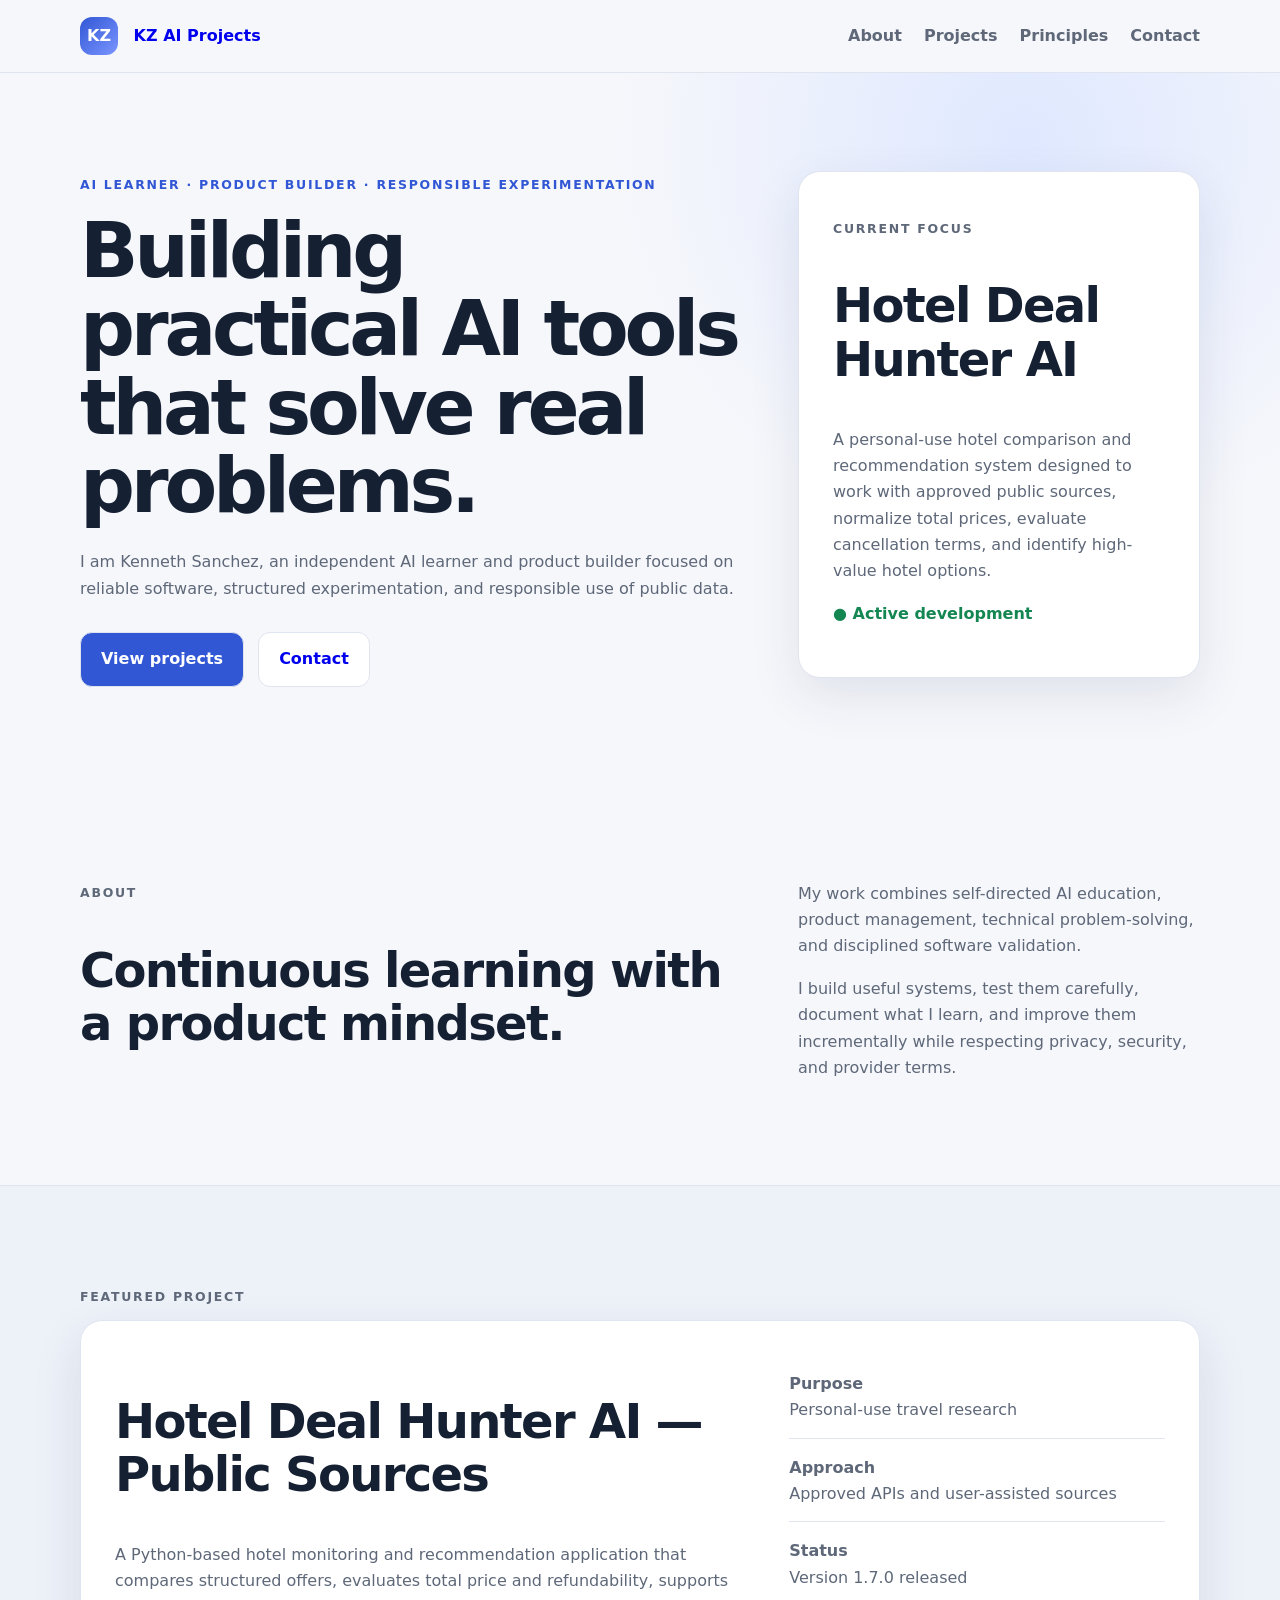
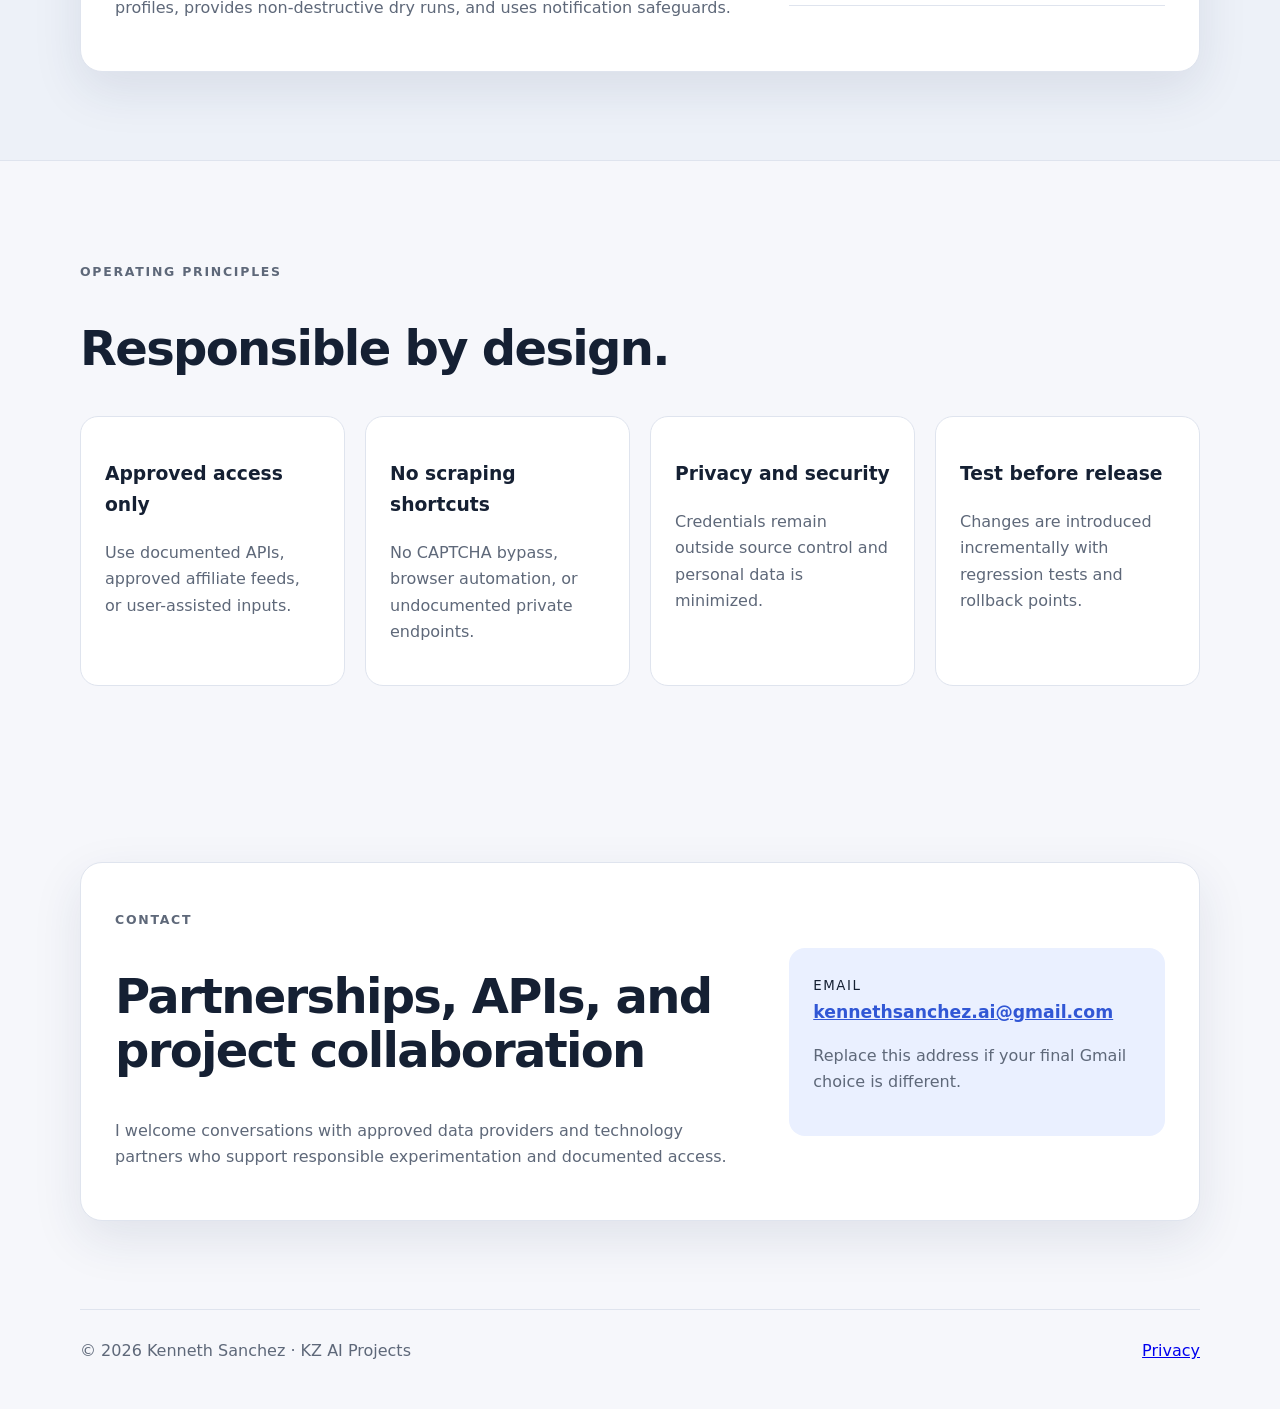
==== index.html @ 6cab7ea1 "Add files via upload Publish KZ AI Projects website" ====
<!doctype html>
<html lang="en">
<head>
<meta charset="utf-8">
<meta name="viewport" content="width=device-width,initial-scale=1">
<meta name="description" content="KZ AI Projects — practical AI learning and responsible software projects by Kenneth Sanchez.">
<title>KZ AI Projects</title>
<link rel="stylesheet" href="styles.css">
</head>
<body>
<header><div class="wrap nav"><a class="brand" href="#top"><span>KZ</span> KZ AI Projects</a><nav><a href="#about">About</a><a href="#projects">Projects</a><a href="#principles">Principles</a><a href="#contact">Contact</a></nav></div></header>
<main id="top">
<section class="hero"><div class="wrap hero-grid"><div><p class="eyebrow">AI learner · product builder · responsible experimentation</p><h1>Building practical AI tools that solve real problems.</h1><p class="lead">I am Kenneth Sanchez, an independent AI learner and product builder focused on reliable software, structured experimentation, and responsible use of public data.</p><div class="actions"><a class="btn primary" href="#projects">View projects</a><a class="btn" href="#contact">Contact</a></div></div><aside class="card"><p class="eyebrow">Current focus</p><h2>Hotel Deal Hunter AI</h2><p>A personal-use hotel comparison and recommendation system designed to work with approved public sources, normalize total prices, evaluate cancellation terms, and identify high-value hotel options.</p><p class="status">● Active development</p></aside></div></section>
<section id="about" class="section"><div class="wrap two"><div><p class="eyebrow">About</p><h2>Continuous learning with a product mindset.</h2></div><div><p>My work combines self-directed AI education, product management, technical problem-solving, and disciplined software validation.</p><p>I build useful systems, test them carefully, document what I learn, and improve them incrementally while respecting privacy, security, and provider terms.</p></div></div></section>
<section id="projects" class="section alt"><div class="wrap"><p class="eyebrow">Featured project</p><div class="project card"><div><h2>Hotel Deal Hunter AI — Public Sources</h2><p>A Python-based hotel monitoring and recommendation application that compares structured offers, evaluates total price and refundability, supports profiles, provides non-destructive dry runs, and uses notification safeguards.</p></div><div class="meta"><p><b>Purpose</b><br>Personal-use travel research</p><p><b>Approach</b><br>Approved APIs and user-assisted sources</p><p><b>Status</b><br>Version 1.7.0 released</p></div></div></div></section>
<section id="principles" class="section"><div class="wrap"><p class="eyebrow">Operating principles</p><h2>Responsible by design.</h2><div class="grid"><article><h3>Approved access only</h3><p>Use documented APIs, approved affiliate feeds, or user-assisted inputs.</p></article><article><h3>No scraping shortcuts</h3><p>No CAPTCHA bypass, browser automation, or undocumented private endpoints.</p></article><article><h3>Privacy and security</h3><p>Credentials remain outside source control and personal data is minimized.</p></article><article><h3>Test before release</h3><p>Changes are introduced incrementally with regression tests and rollback points.</p></article></div></div></section>
<section id="contact" class="section"><div class="wrap contact card"><div><p class="eyebrow">Contact</p><h2>Partnerships, APIs, and project collaboration</h2><p>I welcome conversations with approved data providers and technology partners who support responsible experimentation and documented access.</p></div><div class="contactbox"><small>Email</small><a href="mailto:kennethsanchez.ai@gmail.com">kennethsanchez.ai@gmail.com</a><p>Replace this address if your final Gmail choice is different.</p></div></div></section>
</main>
<footer><div class="wrap foot"><span>© 2026 Kenneth Sanchez · KZ AI Projects</span><a href="privacy.html">Privacy</a></div></footer>
</body></html>
---- styles.css ----
:root{--bg:#f6f7fb;--card:#fff;--text:#152033;--muted:#5e6879;--blue:#3157d5;--line:#dfe4ee}*{box-sizing:border-box}html{scroll-behavior:smooth}body{margin:0;font-family:Inter,system-ui,-apple-system,"Segoe UI",sans-serif;color:var(--text);background:var(--bg);line-height:1.65}.wrap{width:min(1120px,calc(100% - 40px));margin:auto}header{position:sticky;top:0;background:#f6f7fbeF;border-bottom:1px solid var(--line);backdrop-filter:blur(12px);z-index:5}.nav{height:72px;display:flex;align-items:center;justify-content:space-between}.brand{font-weight:800;text-decoration:none}.brand span{display:inline-grid;place-items:center;width:38px;height:38px;border-radius:12px;color:#fff;background:linear-gradient(135deg,var(--blue),#7b95ff);margin-right:10px}nav{display:flex;gap:22px}nav a{text-decoration:none;color:var(--muted);font-weight:700}.hero{padding:90px 0;background:radial-gradient(circle at 80% 10%,#dfe8ff 0,transparent 34%)}.hero-grid,.two,.project,.contact{display:grid;grid-template-columns:1.25fr .75fr;gap:48px;align-items:center}.eyebrow{color:var(--blue);text-transform:uppercase;letter-spacing:.14em;font-size:.78rem;font-weight:800}h1{font-size:clamp(2.8rem,6vw,5.4rem);line-height:1.02;letter-spacing:-.055em;margin:16px 0 24px}h2{font-size:clamp(2rem,4vw,3rem);line-height:1.12;letter-spacing:-.035em}.lead,.card p,.section p{color:var(--muted)}.actions{display:flex;gap:14px;margin-top:30px}.btn{padding:13px 20px;border:1px solid var(--line);border-radius:12px;background:#fff;text-decoration:none;font-weight:800}.btn.primary{background:var(--blue);color:#fff}.card{background:var(--card);border:1px solid var(--line);border-radius:22px;padding:34px;box-shadow:0 18px 50px #1c2d5b1a}.status{color:#138652!important;font-weight:800}.section{padding:88px 0}.alt{background:#edf1f8;border-block:1px solid var(--line)}.project{align-items:start}.meta p{padding-bottom:14px;border-bottom:1px solid var(--line)}.grid{display:grid;grid-template-columns:repeat(4,1fr);gap:20px;margin-top:28px}.grid article{background:#fff;border:1px solid var(--line);border-radius:18px;padding:24px}.contactbox{background:#eaf0ff;border-radius:16px;padding:24px}.contactbox a{display:block;color:var(--blue);font-weight:800;font-size:1.08rem;word-break:break-all}.contactbox small{text-transform:uppercase;letter-spacing:.12em}.foot{display:flex;justify-content:space-between;padding:28px 0 44px;border-top:1px solid var(--line);color:var(--muted)}@media(max-width:800px){nav{display:none}.hero-grid,.two,.project,.contact{grid-template-columns:1fr}.grid{grid-template-columns:1fr 1fr}}@media(max-width:520px){.wrap{width:min(100% - 26px,1120px)}.grid{grid-template-columns:1fr}.hero{padding:62px 0}.section{padding:64px 0}.card{padding:24px}.foot{flex-direction:column;gap:12px}}
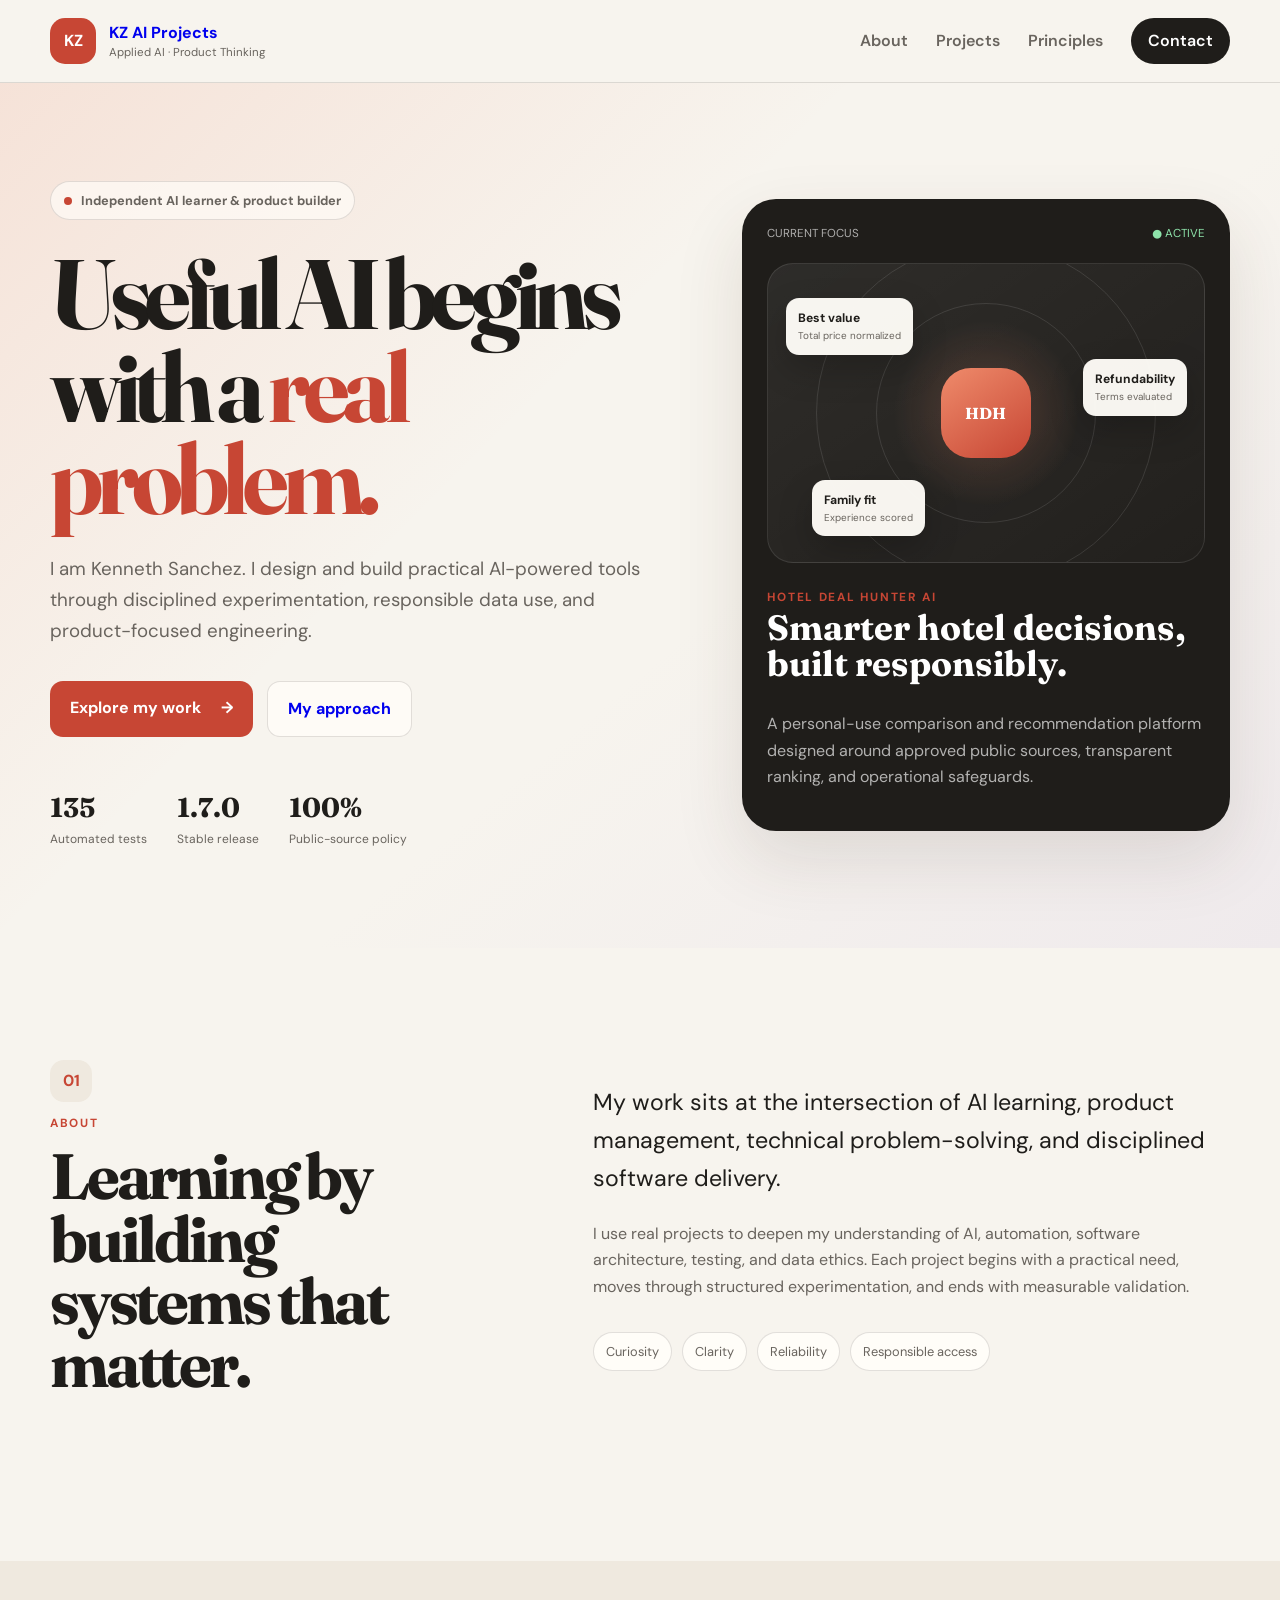
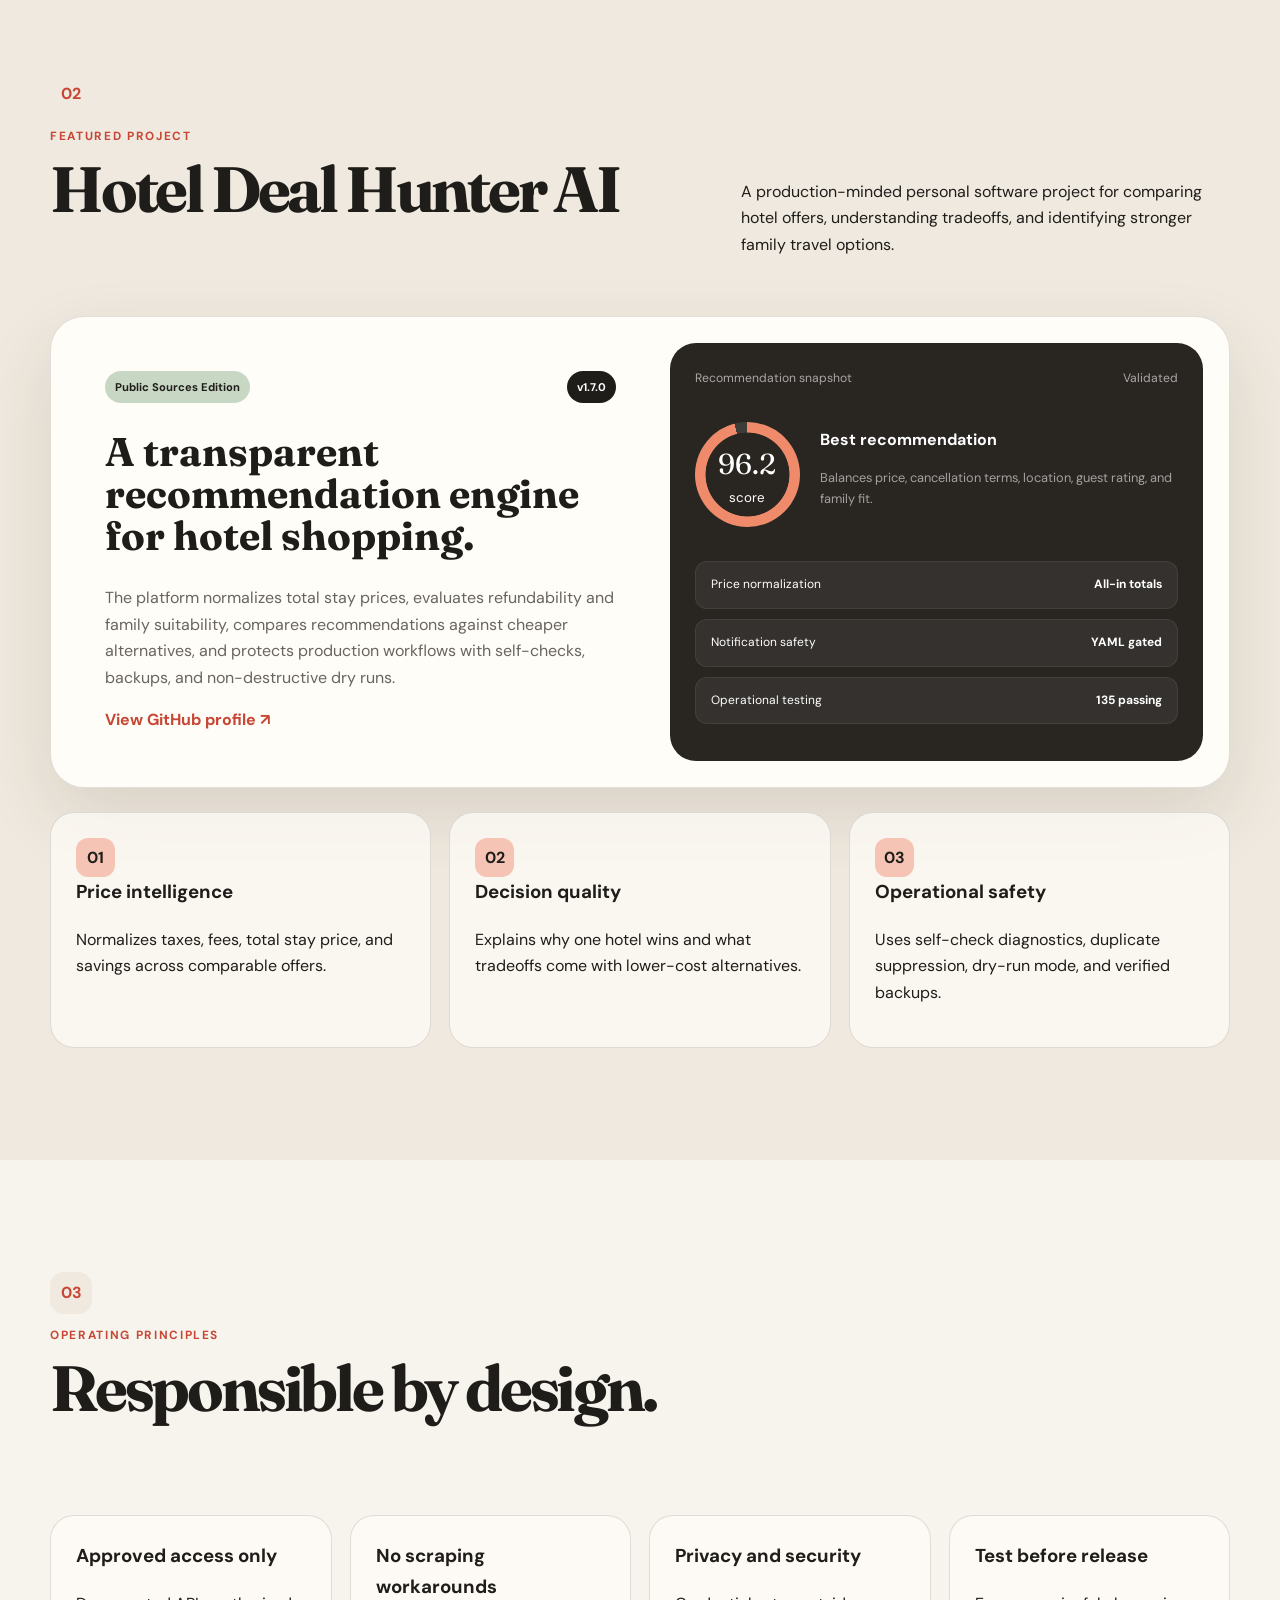
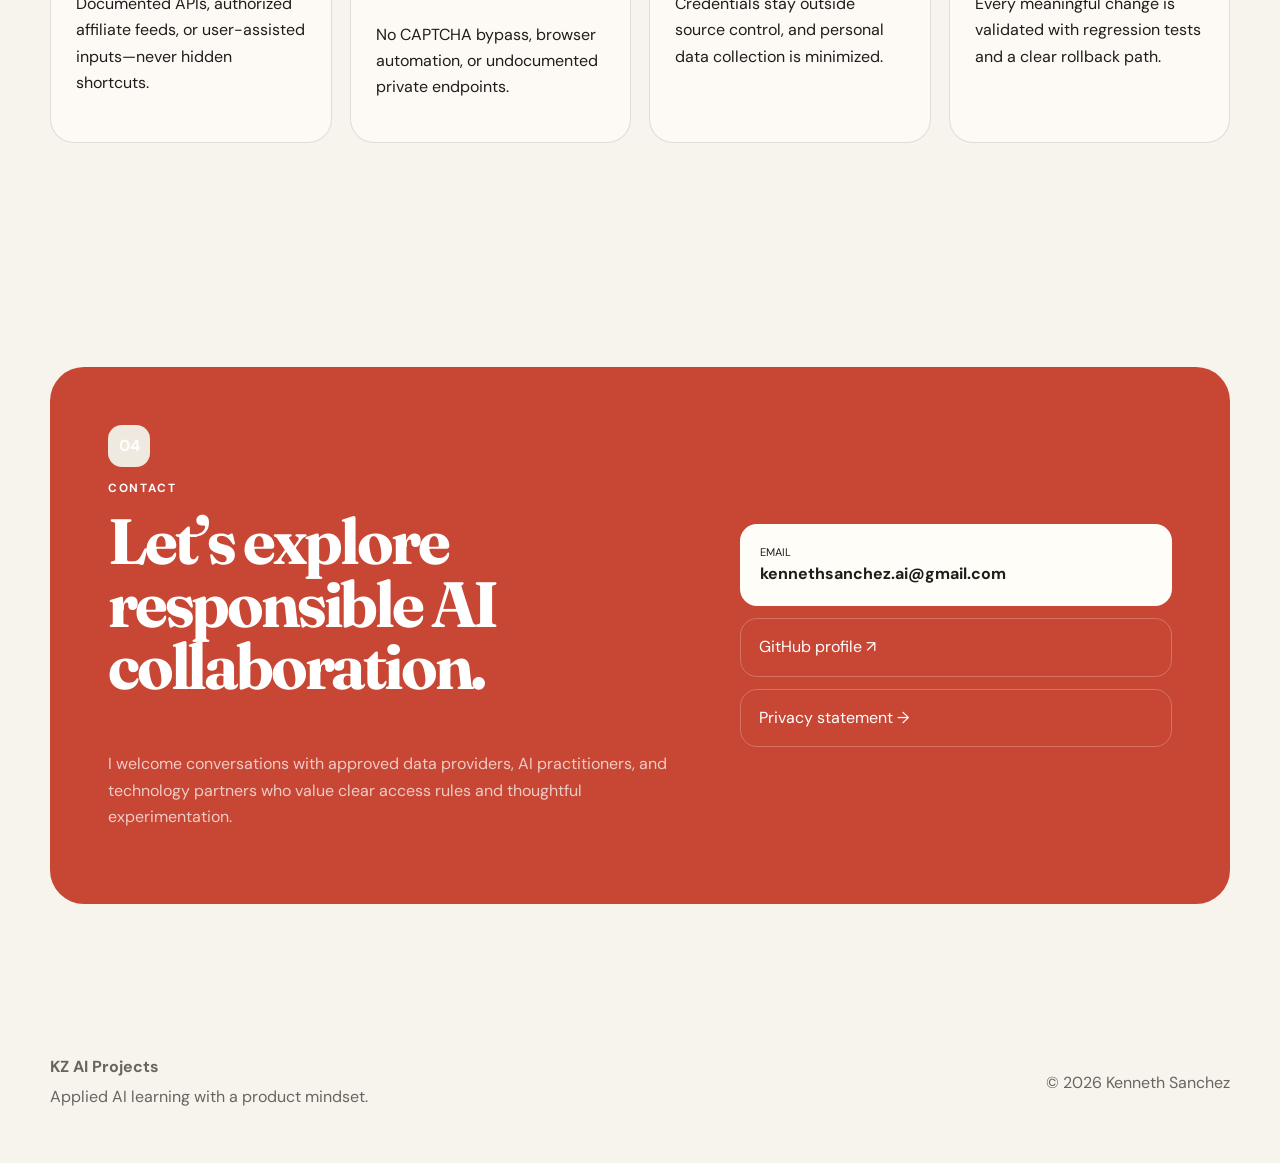
==== commit c184a7f4: "Add files via upload Upgrade website with warm-inspired design" ====
--- a/index.html
+++ b/index.html
@@ -1,20 +1,136 @@
 <!doctype html>
 <html lang="en">
 <head>
-<meta charset="utf-8">
-<meta name="viewport" content="width=device-width,initial-scale=1">
-<meta name="description" content="KZ AI Projects — practical AI learning and responsible software projects by Kenneth Sanchez.">
-<title>KZ AI Projects</title>
-<link rel="stylesheet" href="styles.css">
+  <meta charset="utf-8">
+  <meta name="viewport" content="width=device-width, initial-scale=1">
+  <meta name="description" content="KZ AI Projects — practical AI learning, responsible experimentation, and product-focused software by Kenneth Sanchez.">
+  <meta name="theme-color" content="#f7f4ee">
+  <title>KZ AI Projects</title>
+  <link rel="preconnect" href="https://fonts.googleapis.com">
+  <link rel="preconnect" href="https://fonts.gstatic.com" crossorigin>
+  <link href="https://fonts.googleapis.com/css2?family=DM+Sans:wght@400;500;600;700&family=Fraunces:opsz,wght@9..144,600;9..144,700&display=swap" rel="stylesheet">
+  <link rel="stylesheet" href="styles.css">
 </head>
 <body>
-<header><div class="wrap nav"><a class="brand" href="#top"><span>KZ</span> KZ AI Projects</a><nav><a href="#about">About</a><a href="#projects">Projects</a><a href="#principles">Principles</a><a href="#contact">Contact</a></nav></div></header>
-<main id="top">
-<section class="hero"><div class="wrap hero-grid"><div><p class="eyebrow">AI learner · product builder · responsible experimentation</p><h1>Building practical AI tools that solve real problems.</h1><p class="lead">I am Kenneth Sanchez, an independent AI learner and product builder focused on reliable software, structured experimentation, and responsible use of public data.</p><div class="actions"><a class="btn primary" href="#projects">View projects</a><a class="btn" href="#contact">Contact</a></div></div><aside class="card"><p class="eyebrow">Current focus</p><h2>Hotel Deal Hunter AI</h2><p>A personal-use hotel comparison and recommendation system designed to work with approved public sources, normalize total prices, evaluate cancellation terms, and identify high-value hotel options.</p><p class="status">● Active development</p></aside></div></section>
-<section id="about" class="section"><div class="wrap two"><div><p class="eyebrow">About</p><h2>Continuous learning with a product mindset.</h2></div><div><p>My work combines self-directed AI education, product management, technical problem-solving, and disciplined software validation.</p><p>I build useful systems, test them carefully, document what I learn, and improve them incrementally while respecting privacy, security, and provider terms.</p></div></div></section>
-<section id="projects" class="section alt"><div class="wrap"><p class="eyebrow">Featured project</p><div class="project card"><div><h2>Hotel Deal Hunter AI — Public Sources</h2><p>A Python-based hotel monitoring and recommendation application that compares structured offers, evaluates total price and refundability, supports profiles, provides non-destructive dry runs, and uses notification safeguards.</p></div><div class="meta"><p><b>Purpose</b><br>Personal-use travel research</p><p><b>Approach</b><br>Approved APIs and user-assisted sources</p><p><b>Status</b><br>Version 1.7.0 released</p></div></div></div></section>
-<section id="principles" class="section"><div class="wrap"><p class="eyebrow">Operating principles</p><h2>Responsible by design.</h2><div class="grid"><article><h3>Approved access only</h3><p>Use documented APIs, approved affiliate feeds, or user-assisted inputs.</p></article><article><h3>No scraping shortcuts</h3><p>No CAPTCHA bypass, browser automation, or undocumented private endpoints.</p></article><article><h3>Privacy and security</h3><p>Credentials remain outside source control and personal data is minimized.</p></article><article><h3>Test before release</h3><p>Changes are introduced incrementally with regression tests and rollback points.</p></article></div></div></section>
-<section id="contact" class="section"><div class="wrap contact card"><div><p class="eyebrow">Contact</p><h2>Partnerships, APIs, and project collaboration</h2><p>I welcome conversations with approved data providers and technology partners who support responsible experimentation and documented access.</p></div><div class="contactbox"><small>Email</small><a href="mailto:kennethsanchez.ai@gmail.com">kennethsanchez.ai@gmail.com</a><p>Replace this address if your final Gmail choice is different.</p></div></div></section>
-</main>
-<footer><div class="wrap foot"><span>© 2026 Kenneth Sanchez · KZ AI Projects</span><a href="privacy.html">Privacy</a></div></footer>
-</body></html>+  <div class="page-shell">
+    <header class="site-header">
+      <div class="container nav">
+        <a class="brand" href="#top">
+          <span class="brand-mark">KZ</span>
+          <span class="brand-text"><strong>KZ AI Projects</strong><small>Applied AI · Product Thinking</small></span>
+        </a>
+        <nav>
+          <a href="#about">About</a>
+          <a href="#projects">Projects</a>
+          <a href="#principles">Principles</a>
+          <a class="nav-cta" href="#contact">Contact</a>
+        </nav>
+      </div>
+    </header>
+
+    <main id="top">
+      <section class="hero">
+        <div class="container hero-grid">
+          <div>
+            <div class="pill"><span></span> Independent AI learner & product builder</div>
+            <h1>Useful AI begins with a <em>real problem.</em></h1>
+            <p class="lead">I am Kenneth Sanchez. I design and build practical AI-powered tools through disciplined experimentation, responsible data use, and product-focused engineering.</p>
+            <div class="hero-actions">
+              <a class="button primary" href="#projects">Explore my work <span>→</span></a>
+              <a class="button ghost" href="#about">My approach</a>
+            </div>
+            <div class="proof-row">
+              <div><strong>135</strong><span>Automated tests</span></div>
+              <div><strong>1.7.0</strong><span>Stable release</span></div>
+              <div><strong>100%</strong><span>Public-source policy</span></div>
+            </div>
+          </div>
+
+          <aside class="focus-panel">
+            <div class="focus-top"><span>Current focus</span><span class="live-badge">● Active</span></div>
+            <div class="focus-visual">
+              <div class="orbit orbit-one"></div><div class="orbit orbit-two"></div>
+              <div class="hotel-card hotel-a"><b>Best value</b><small>Total price normalized</small></div>
+              <div class="hotel-card hotel-b"><b>Refundability</b><small>Terms evaluated</small></div>
+              <div class="hotel-card hotel-c"><b>Family fit</b><small>Experience scored</small></div>
+              <div class="core-orb">HDH</div>
+            </div>
+            <span class="project-kicker">Hotel Deal Hunter AI</span>
+            <h2>Smarter hotel decisions, built responsibly.</h2>
+            <p>A personal-use comparison and recommendation platform designed around approved public sources, transparent ranking, and operational safeguards.</p>
+          </aside>
+        </div>
+      </section>
+
+      <section id="about" class="section">
+        <div class="container section-grid">
+          <div><span class="section-number">01</span><p class="eyebrow">About</p><h2>Learning by building systems that matter.</h2></div>
+          <div class="section-copy">
+            <p class="large-copy">My work sits at the intersection of AI learning, product management, technical problem-solving, and disciplined software delivery.</p>
+            <p>I use real projects to deepen my understanding of AI, automation, software architecture, testing, and data ethics. Each project begins with a practical need, moves through structured experimentation, and ends with measurable validation.</p>
+            <div class="value-strip"><span>Curiosity</span><span>Clarity</span><span>Reliability</span><span>Responsible access</span></div>
+          </div>
+        </div>
+      </section>
+
+      <section id="projects" class="section projects-section">
+        <div class="container">
+          <div class="section-intro">
+            <div><span class="section-number">02</span><p class="eyebrow">Featured project</p><h2>Hotel Deal Hunter AI</h2></div>
+            <p>A production-minded personal software project for comparing hotel offers, understanding tradeoffs, and identifying stronger family travel options.</p>
+          </div>
+
+          <article class="project-showcase">
+            <div class="project-main">
+              <div class="project-title-row"><span class="project-tag">Public Sources Edition</span><span class="release-tag">v1.7.0</span></div>
+              <h3>A transparent recommendation engine for hotel shopping.</h3>
+              <p>The platform normalizes total stay prices, evaluates refundability and family suitability, compares recommendations against cheaper alternatives, and protects production workflows with self-checks, backups, and non-destructive dry runs.</p>
+              <a class="text-link" href="https://github.com/kennethsanchez-ai" target="_blank" rel="noopener">View GitHub profile ↗</a>
+            </div>
+            <div class="project-dashboard">
+              <div class="dashboard-top"><span>Recommendation snapshot</span><span>Validated</span></div>
+              <div class="score-block"><div class="score-ring"><span>96.2</span><small>score</small></div><div><b>Best recommendation</b><p>Balances price, cancellation terms, location, guest rating, and family fit.</p></div></div>
+              <div class="metric-list">
+                <div><span>Price normalization</span><b>All-in totals</b></div>
+                <div><span>Notification safety</span><b>YAML gated</b></div>
+                <div><span>Operational testing</span><b>135 passing</b></div>
+              </div>
+            </div>
+          </article>
+
+          <div class="capability-grid">
+            <article><span>01</span><h3>Price intelligence</h3><p>Normalizes taxes, fees, total stay price, and savings across comparable offers.</p></article>
+            <article><span>02</span><h3>Decision quality</h3><p>Explains why one hotel wins and what tradeoffs come with lower-cost alternatives.</p></article>
+            <article><span>03</span><h3>Operational safety</h3><p>Uses self-check diagnostics, duplicate suppression, dry-run mode, and verified backups.</p></article>
+          </div>
+        </div>
+      </section>
+
+      <section id="principles" class="section">
+        <div class="container">
+          <div class="section-intro one"><div><span class="section-number">03</span><p class="eyebrow">Operating principles</p><h2>Responsible by design.</h2></div></div>
+          <div class="principles-grid">
+            <article><h3>Approved access only</h3><p>Documented APIs, authorized affiliate feeds, or user-assisted inputs—never hidden shortcuts.</p></article>
+            <article><h3>No scraping workarounds</h3><p>No CAPTCHA bypass, browser automation, or undocumented private endpoints.</p></article>
+            <article><h3>Privacy and security</h3><p>Credentials stay outside source control, and personal data collection is minimized.</p></article>
+            <article><h3>Test before release</h3><p>Every meaningful change is validated with regression tests and a clear rollback path.</p></article>
+          </div>
+        </div>
+      </section>
+
+      <section id="contact" class="section">
+        <div class="container contact-panel">
+          <div><span class="section-number light">04</span><p class="eyebrow light">Contact</p><h2>Let’s explore responsible AI collaboration.</h2><p>I welcome conversations with approved data providers, AI practitioners, and technology partners who value clear access rules and thoughtful experimentation.</p></div>
+          <div class="contact-actions">
+            <a class="contact-email" href="mailto:kennethsanchez.ai@gmail.com"><span>Email</span><strong>kennethsanchez.ai@gmail.com</strong></a>
+            <a class="contact-link" href="https://github.com/kennethsanchez-ai" target="_blank" rel="noopener">GitHub profile ↗</a>
+            <a class="contact-link" href="privacy.html">Privacy statement →</a>
+          </div>
+        </div>
+      </section>
+    </main>
+
+    <footer><div class="container footer-row"><div><strong>KZ AI Projects</strong><span>Applied AI learning with a product mindset.</span></div><p>© 2026 Kenneth Sanchez</p></div></footer>
+  </div>
+</body>
+</html>
--- a/styles.css
+++ b/styles.css
@@ -1 +1 @@
-:root{--bg:#f6f7fb;--card:#fff;--text:#152033;--muted:#5e6879;--blue:#3157d5;--line:#dfe4ee}*{box-sizing:border-box}html{scroll-behavior:smooth}body{margin:0;font-family:Inter,system-ui,-apple-system,"Segoe UI",sans-serif;color:var(--text);background:var(--bg);line-height:1.65}.wrap{width:min(1120px,calc(100% - 40px));margin:auto}header{position:sticky;top:0;background:#f6f7fbeF;border-bottom:1px solid var(--line);backdrop-filter:blur(12px);z-index:5}.nav{height:72px;display:flex;align-items:center;justify-content:space-between}.brand{font-weight:800;text-decoration:none}.brand span{display:inline-grid;place-items:center;width:38px;height:38px;border-radius:12px;color:#fff;background:linear-gradient(135deg,var(--blue),#7b95ff);margin-right:10px}nav{display:flex;gap:22px}nav a{text-decoration:none;color:var(--muted);font-weight:700}.hero{padding:90px 0;background:radial-gradient(circle at 80% 10%,#dfe8ff 0,transparent 34%)}.hero-grid,.two,.project,.contact{display:grid;grid-template-columns:1.25fr .75fr;gap:48px;align-items:center}.eyebrow{color:var(--blue);text-transform:uppercase;letter-spacing:.14em;font-size:.78rem;font-weight:800}h1{font-size:clamp(2.8rem,6vw,5.4rem);line-height:1.02;letter-spacing:-.055em;margin:16px 0 24px}h2{font-size:clamp(2rem,4vw,3rem);line-height:1.12;letter-spacing:-.035em}.lead,.card p,.section p{color:var(--muted)}.actions{display:flex;gap:14px;margin-top:30px}.btn{padding:13px 20px;border:1px solid var(--line);border-radius:12px;background:#fff;text-decoration:none;font-weight:800}.btn.primary{background:var(--blue);color:#fff}.card{background:var(--card);border:1px solid var(--line);border-radius:22px;padding:34px;box-shadow:0 18px 50px #1c2d5b1a}.status{color:#138652!important;font-weight:800}.section{padding:88px 0}.alt{background:#edf1f8;border-block:1px solid var(--line)}.project{align-items:start}.meta p{padding-bottom:14px;border-bottom:1px solid var(--line)}.grid{display:grid;grid-template-columns:repeat(4,1fr);gap:20px;margin-top:28px}.grid article{background:#fff;border:1px solid var(--line);border-radius:18px;padding:24px}.contactbox{background:#eaf0ff;border-radius:16px;padding:24px}.contactbox a{display:block;color:var(--blue);font-weight:800;font-size:1.08rem;word-break:break-all}.contactbox small{text-transform:uppercase;letter-spacing:.12em}.foot{display:flex;justify-content:space-between;padding:28px 0 44px;border-top:1px solid var(--line);color:var(--muted)}@media(max-width:800px){nav{display:none}.hero-grid,.two,.project,.contact{grid-template-columns:1fr}.grid{grid-template-columns:1fr 1fr}}@media(max-width:520px){.wrap{width:min(100% - 26px,1120px)}.grid{grid-template-columns:1fr}.hero{padding:62px 0}.section{padding:64px 0}.card{padding:24px}.foot{flex-direction:column;gap:12px}}+:root{--paper:#f7f4ee;--deep:#efe9df;--ink:#1f1d1a;--muted:#69645e;--red:#c74634;--coral:#ef8b6b;--sage:#c8d7c3;--white:#fffdf8;--line:rgba(31,29,26,.13);--shadow:0 28px 70px rgba(68,50,36,.12)}*{box-sizing:border-box}html{scroll-behavior:smooth}body{margin:0;background:#e8e2d8;color:var(--ink);font-family:"DM Sans",system-ui,sans-serif;line-height:1.65}.page-shell{width:min(1500px,100%);margin:auto;background:var(--paper);overflow:hidden}.container{width:min(1180px,calc(100% - 48px));margin:auto}.site-header{position:sticky;top:0;z-index:20;background:#f7f4eee8;backdrop-filter:blur(18px);border-bottom:1px solid var(--line)}.nav{min-height:82px;display:flex;justify-content:space-between;align-items:center}.brand{display:flex;gap:13px;align-items:center;text-decoration:none}.brand-mark{width:46px;height:46px;display:grid;place-items:center;background:var(--red);color:#fff;border-radius:15px;font-weight:700}.brand-text{display:grid;line-height:1.2}.brand-text small{color:var(--muted);font-size:.72rem;margin-top:4px}nav{display:flex;gap:28px;align-items:center}nav a{text-decoration:none;color:var(--muted);font-weight:600}.nav-cta{background:var(--ink);color:#fff!important;padding:10px 17px;border-radius:999px}.hero{padding:98px 0;background:linear-gradient(135deg,rgba(239,139,107,.17),transparent 40%),linear-gradient(320deg,rgba(216,205,231,.26),transparent 42%),var(--paper)}.hero-grid{display:grid;grid-template-columns:1.12fr .88fr;gap:70px;align-items:center}.pill{display:inline-flex;align-items:center;gap:9px;padding:8px 13px;border:1px solid var(--line);border-radius:999px;background:#fffdf8ad;font-size:.8rem;font-weight:700;color:var(--muted)}.pill span{width:8px;height:8px;background:var(--red);border-radius:50%}h1,h2,h3{margin-top:0}h1{font-family:"Fraunces",Georgia,serif;font-size:clamp(4rem,7.7vw,7.4rem);line-height:.94;letter-spacing:-.065em;margin:28px 0}h1 em{color:var(--red);font-style:normal}.lead{color:var(--muted);font-size:1.17rem}.hero-actions{display:flex;gap:14px;margin-top:34px}.button{display:inline-flex;gap:20px;padding:14px 20px;border-radius:13px;text-decoration:none;font-weight:700}.primary{background:var(--red);color:#fff}.ghost{border:1px solid var(--line);background:#fffdf8cc}.proof-row{display:grid;grid-template-columns:repeat(3,max-content);gap:30px;margin-top:48px}.proof-row div{display:grid}.proof-row strong{font-family:"Fraunces",serif;font-size:1.7rem}.proof-row span{color:var(--muted);font-size:.75rem}.focus-panel{background:var(--ink);color:#fff;border-radius:34px;padding:25px;box-shadow:var(--shadow)}.focus-top{display:flex;justify-content:space-between;color:#ffffffa3;text-transform:uppercase;font-size:.72rem}.live-badge{color:#8ee3aa}.focus-visual{position:relative;height:300px;margin:20px 0;background:radial-gradient(circle,rgba(239,139,107,.22),transparent 35%),linear-gradient(145deg,#ffffff12,#ffffff04);border:1px solid #ffffff1a;border-radius:26px;overflow:hidden}.orbit{position:absolute;left:50%;top:50%;transform:translate(-50%,-50%);border:1px solid #ffffff1c;border-radius:50%}.orbit-one{width:220px;height:220px}.orbit-two{width:340px;height:340px}.core-orb{position:absolute;left:50%;top:50%;transform:translate(-50%,-50%);width:90px;height:90px;border-radius:30px;display:grid;place-items:center;background:linear-gradient(145deg,var(--coral),var(--red));font-family:"Fraunces",serif;font-weight:700}.hotel-card{position:absolute;background:#fffdf8f5;color:var(--ink);padding:10px 12px;border-radius:13px;box-shadow:0 14px 35px #0003}.hotel-card b,.hotel-card small{display:block}.hotel-card b{font-size:.76rem}.hotel-card small{color:var(--muted);font-size:.62rem}.hotel-a{left:18px;top:34px}.hotel-b{right:17px;top:95px}.hotel-c{left:44px;bottom:26px}.project-kicker,.eyebrow{color:var(--red);text-transform:uppercase;letter-spacing:.14em;font-size:.74rem;font-weight:700}.focus-panel h2{font-family:"Fraunces",serif;font-size:2.2rem;line-height:1.03}.focus-panel p{color:#ffffffa8}.section{padding:112px 0}.section-grid{display:grid;grid-template-columns:.82fr 1.18fr;gap:100px}.section-number{display:inline-grid;place-items:center;width:42px;height:42px;background:var(--deep);border-radius:14px;color:var(--red);font-weight:700}.section h2{font-family:"Fraunces",serif;font-size:clamp(2.7rem,5vw,5.2rem);line-height:.98;letter-spacing:-.05em}.section-copy{color:var(--muted)}.large-copy{color:var(--ink);font-size:1.45rem}.value-strip{display:flex;flex-wrap:wrap;gap:10px;margin-top:32px}.value-strip span{background:var(--white);border:1px solid var(--line);padding:8px 12px;border-radius:999px;font-size:.8rem}.projects-section{background:var(--deep)}.section-intro{display:grid;grid-template-columns:1fr .8fr;gap:80px;align-items:end;margin-bottom:42px}.section-intro.one{grid-template-columns:1fr}.project-showcase{display:grid;grid-template-columns:1.03fr .97fr;gap:26px;background:var(--white);border:1px solid var(--line);border-radius:34px;padding:26px;box-shadow:var(--shadow)}.project-main{padding:28px}.project-title-row{display:flex;justify-content:space-between}.project-tag,.release-tag{font-size:.7rem;font-weight:700;padding:7px 10px;border-radius:999px}.project-tag{background:var(--sage)}.release-tag{background:var(--ink);color:#fff}.project-main h3{font-family:"Fraunces",serif;font-size:2.5rem;line-height:1.05;margin:28px 0}.project-main p{color:var(--muted)}.text-link{color:var(--red);text-decoration:none;font-weight:700}.project-dashboard{background:#292622;color:#fff;border-radius:26px;padding:25px}.dashboard-top{display:flex;justify-content:space-between;color:#ffffff99;font-size:.76rem}.score-block{display:grid;grid-template-columns:105px 1fr;gap:20px;align-items:center;margin:34px 0}.score-ring{width:105px;height:105px;border-radius:50%;display:grid;place-items:center;align-content:center;background:radial-gradient(circle,#292622 56%,transparent 57%),conic-gradient(var(--coral) 0 96%,#ffffff1a 96% 100%)}.score-ring span{font-family:"Fraunces",serif;font-size:1.8rem}.score-block p{color:#ffffff91;font-size:.8rem}.metric-list{display:grid;gap:10px}.metric-list div{display:flex;justify-content:space-between;padding:13px 15px;background:#ffffff0e;border:1px solid #ffffff12;border-radius:12px;font-size:.75rem}.capability-grid,.principles-grid{display:grid;grid-template-columns:repeat(3,1fr);gap:18px;margin-top:24px}.capability-grid article,.principles-grid article{background:#fffdf8b3;border:1px solid var(--line);border-radius:24px;padding:25px}.capability-grid article span{display:inline-grid;place-items:center;width:39px;height:39px;border-radius:12px;background:#f5c4b4;font-weight:700}.principles-grid{grid-template-columns:repeat(4,1fr)}.contact-panel{display:grid;grid-template-columns:1.13fr .87fr;gap:70px;background:var(--red);color:#fff;border-radius:34px;padding:58px}.light{color:#fff!important}.contact-panel p{color:#ffffffb8}.contact-actions{display:grid;gap:12px;align-self:center}.contact-email,.contact-link{text-decoration:none;border-radius:17px}.contact-email{display:grid;background:var(--white);color:var(--ink);padding:19px 20px}.contact-email span{font-size:.69rem;text-transform:uppercase}.contact-link{display:flex;justify-content:space-between;padding:15px 18px;border:1px solid #ffffff3d;color:#fff}.footer-row{display:flex;justify-content:space-between;padding:38px 0 50px;color:var(--muted)}.footer-row div{display:grid}@media(max-width:980px){nav a:not(.nav-cta){display:none}.hero-grid,.section-grid,.section-intro,.project-showcase,.contact-panel{grid-template-columns:1fr}.capability-grid,.principles-grid{grid-template-columns:1fr 1fr}}@media(max-width:620px){.container{width:min(100% - 26px,1180px)}.brand-text small{display:none}h1{font-size:3.55rem}.proof-row{grid-template-columns:repeat(3,1fr);gap:12px}.focus-visual{height:260px}.section{padding:76px 0}.capability-grid,.principles-grid{grid-template-columns:1fr}.project-main{padding:10px}.contact-panel{padding:31px 23px}.footer-row{flex-direction:column}}
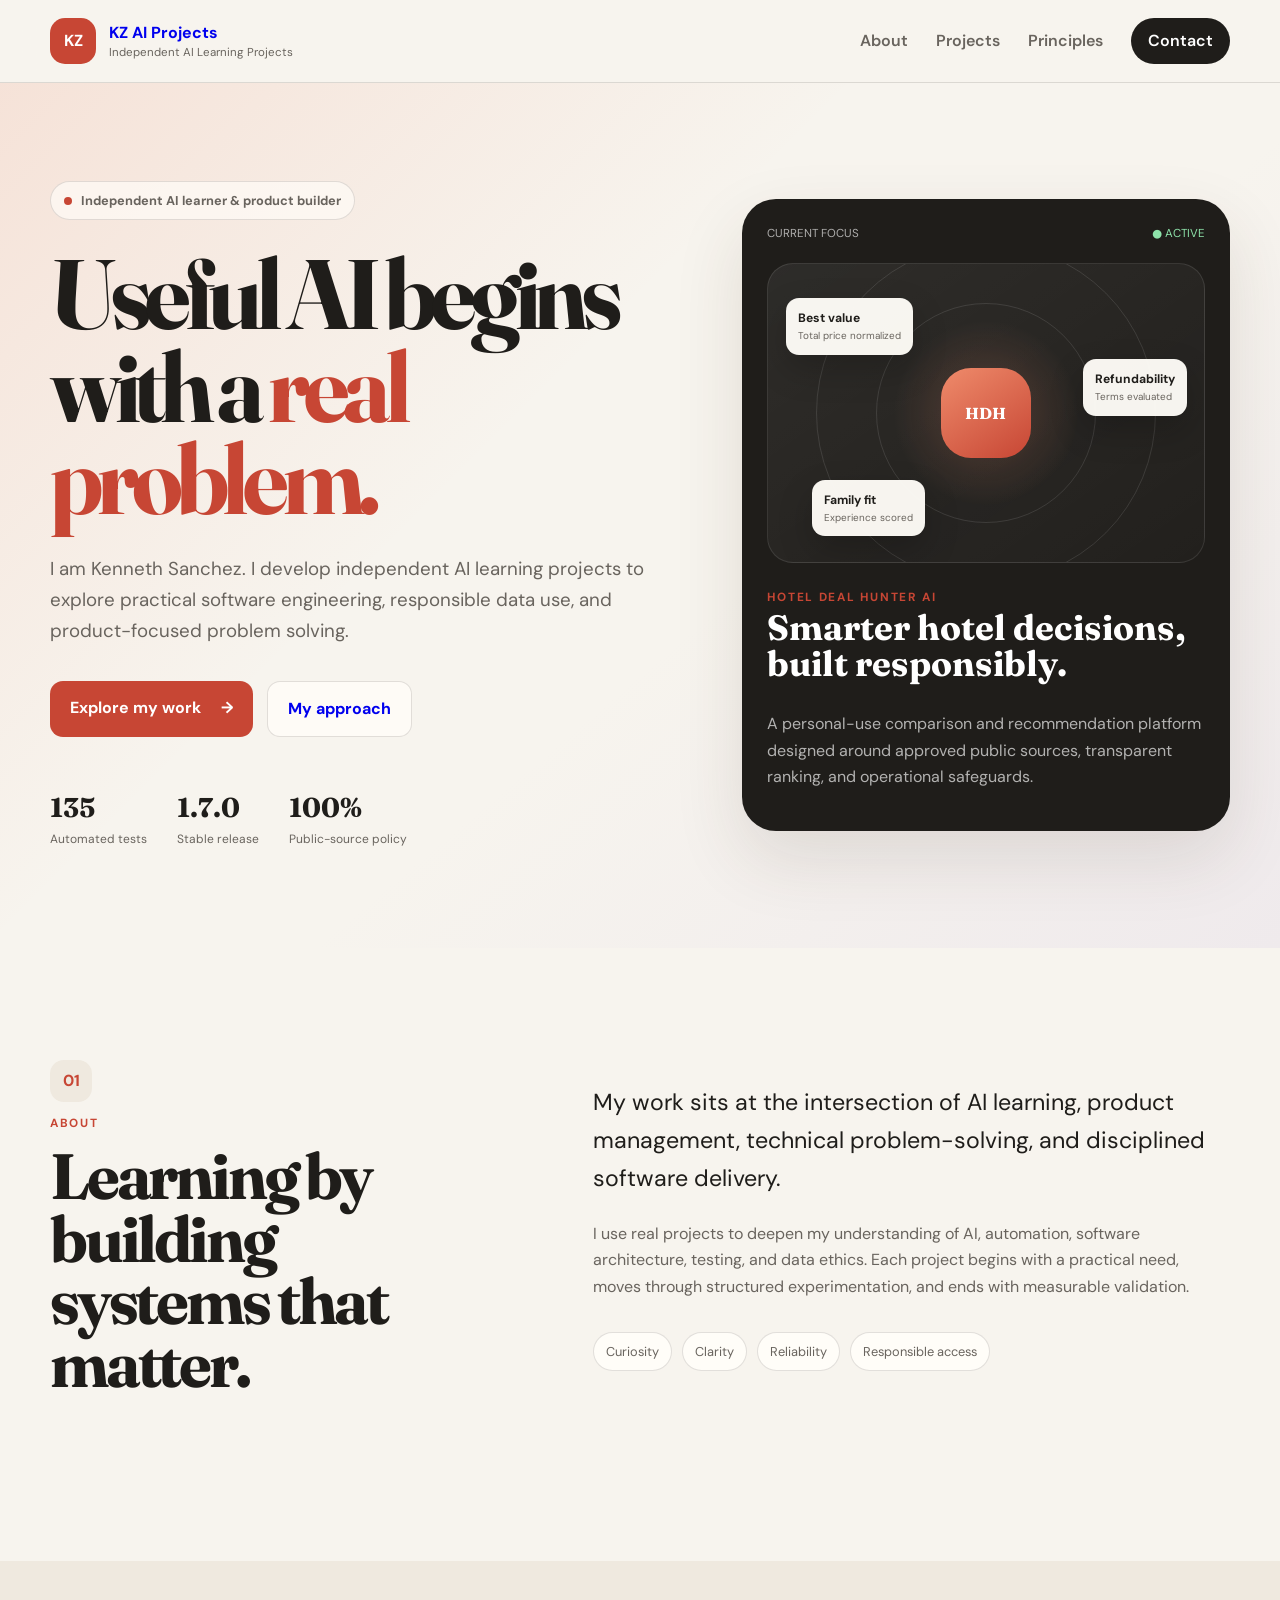
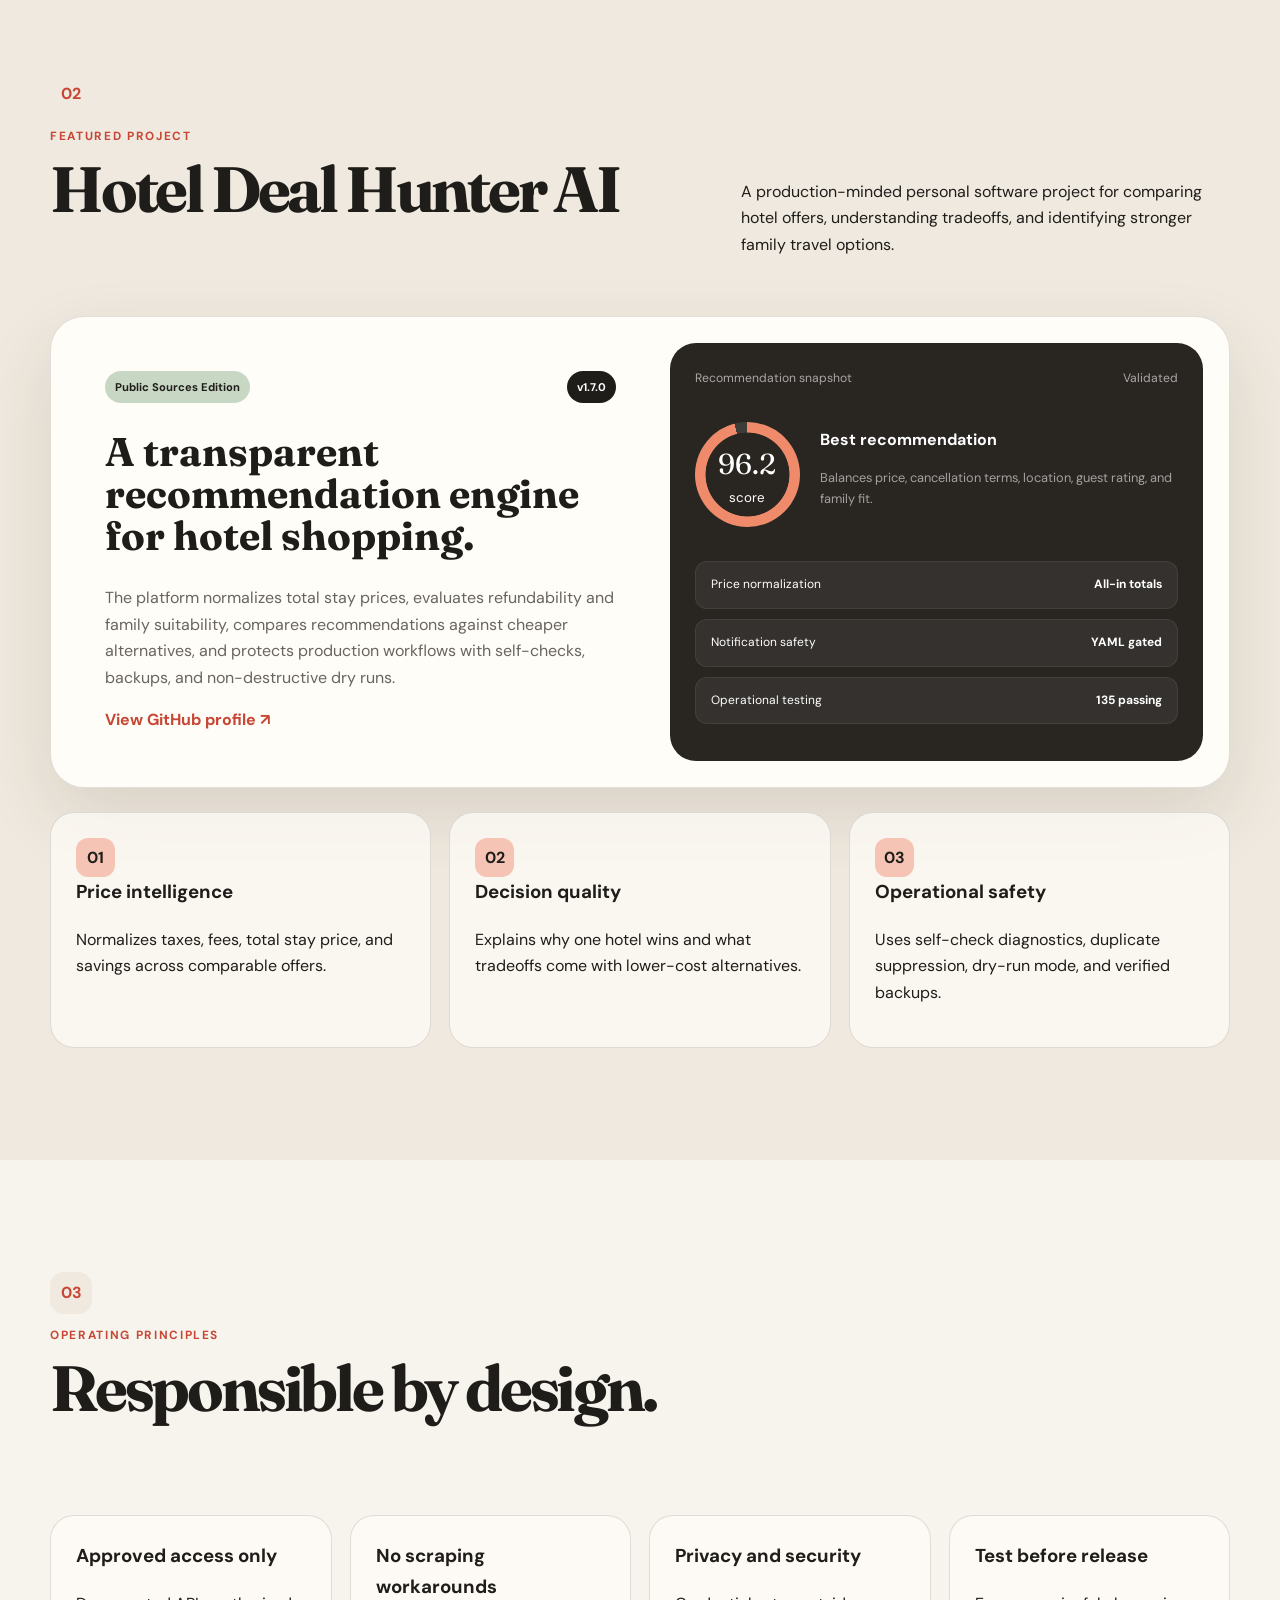
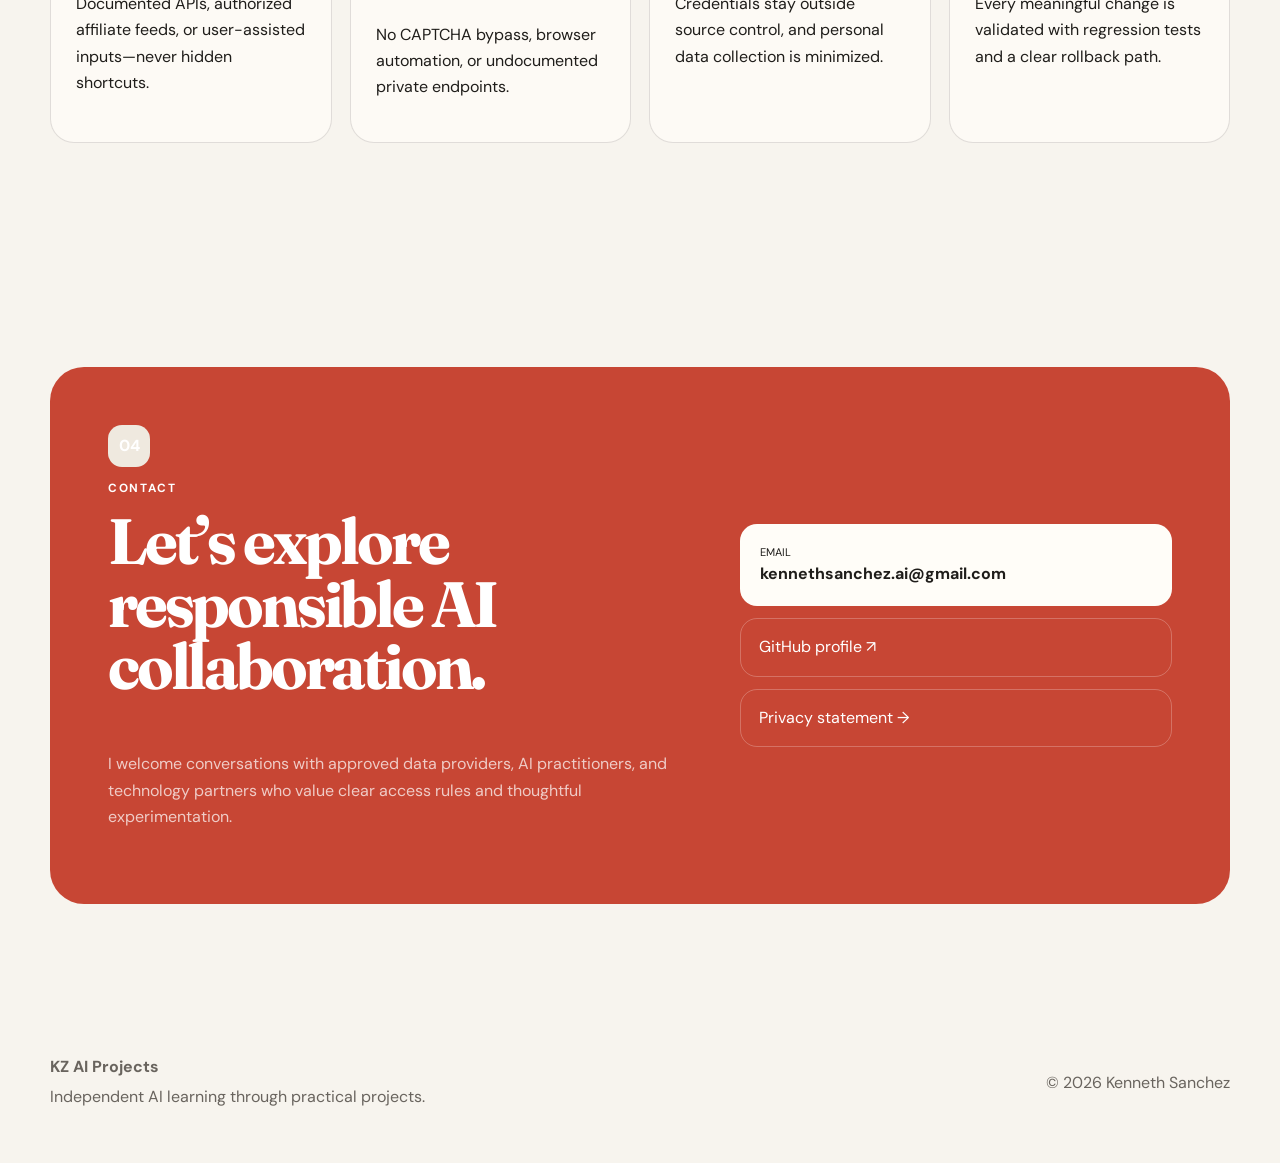
==== commit 107e4de8: "Clarify website as independent AI learning projects" ====
--- a/index.html
+++ b/index.html
@@ -17,7 +17,7 @@
       <div class="container nav">
         <a class="brand" href="#top">
           <span class="brand-mark">KZ</span>
-          <span class="brand-text"><strong>KZ AI Projects</strong><small>Applied AI · Product Thinking</small></span>
+          <span class="brand-text"><strong>KZ AI Projects</strong><small>Independent AI Learning Projects</small></span>
         </a>
         <nav>
           <a href="#about">About</a>
@@ -34,7 +34,7 @@
           <div>
             <div class="pill"><span></span> Independent AI learner & product builder</div>
             <h1>Useful AI begins with a <em>real problem.</em></h1>
-            <p class="lead">I am Kenneth Sanchez. I design and build practical AI-powered tools through disciplined experimentation, responsible data use, and product-focused engineering.</p>
+            <p class="lead">I am Kenneth Sanchez. I develop independent AI learning projects to explore practical software engineering, responsible data use, and product-focused problem solving.</p>
             <div class="hero-actions">
               <a class="button primary" href="#projects">Explore my work <span>→</span></a>
               <a class="button ghost" href="#about">My approach</a>
@@ -130,7 +130,7 @@
       </section>
     </main>
 
-    <footer><div class="container footer-row"><div><strong>KZ AI Projects</strong><span>Applied AI learning with a product mindset.</span></div><p>© 2026 Kenneth Sanchez</p></div></footer>
+    <footer><div class="container footer-row"><div><strong>KZ AI Projects</strong><span>Independent AI learning through practical projects.</span></div><p>© 2026 Kenneth Sanchez</p></div></footer>
   </div>
 </body>
-</html>+</html>
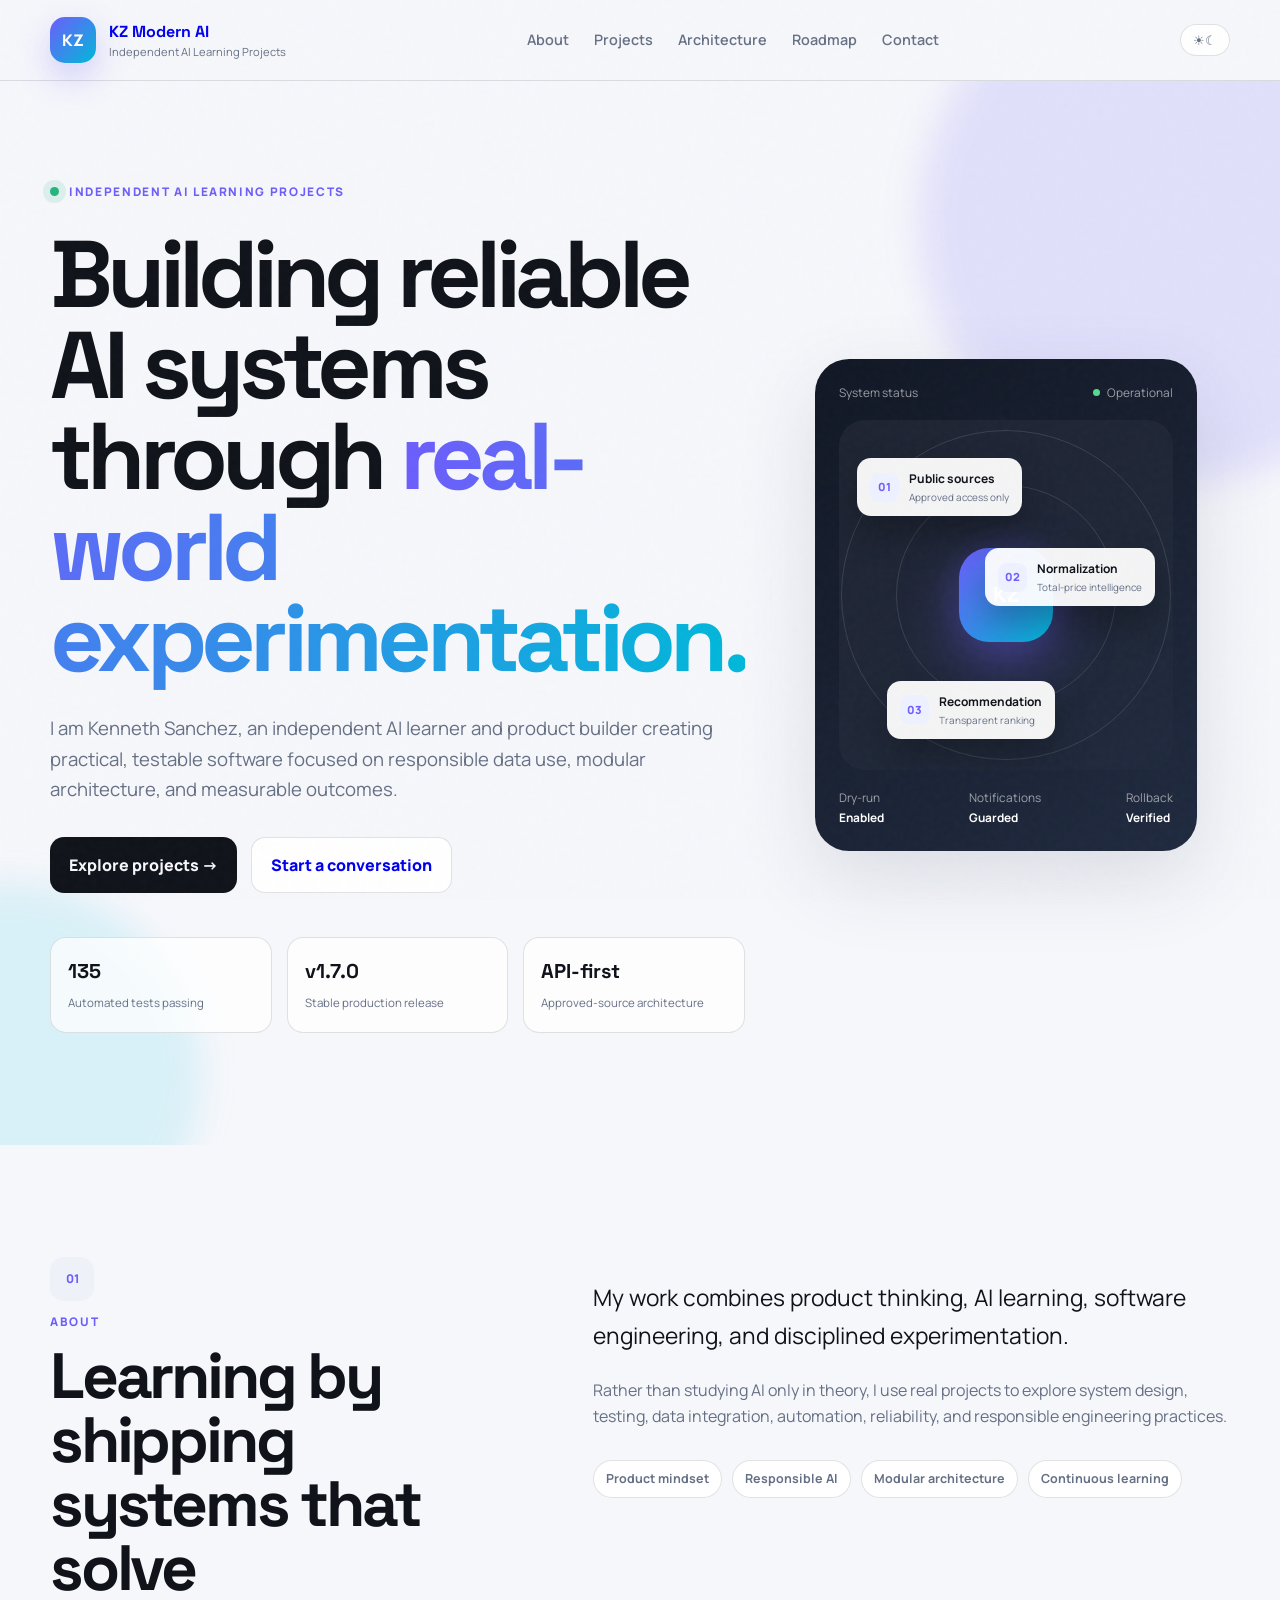
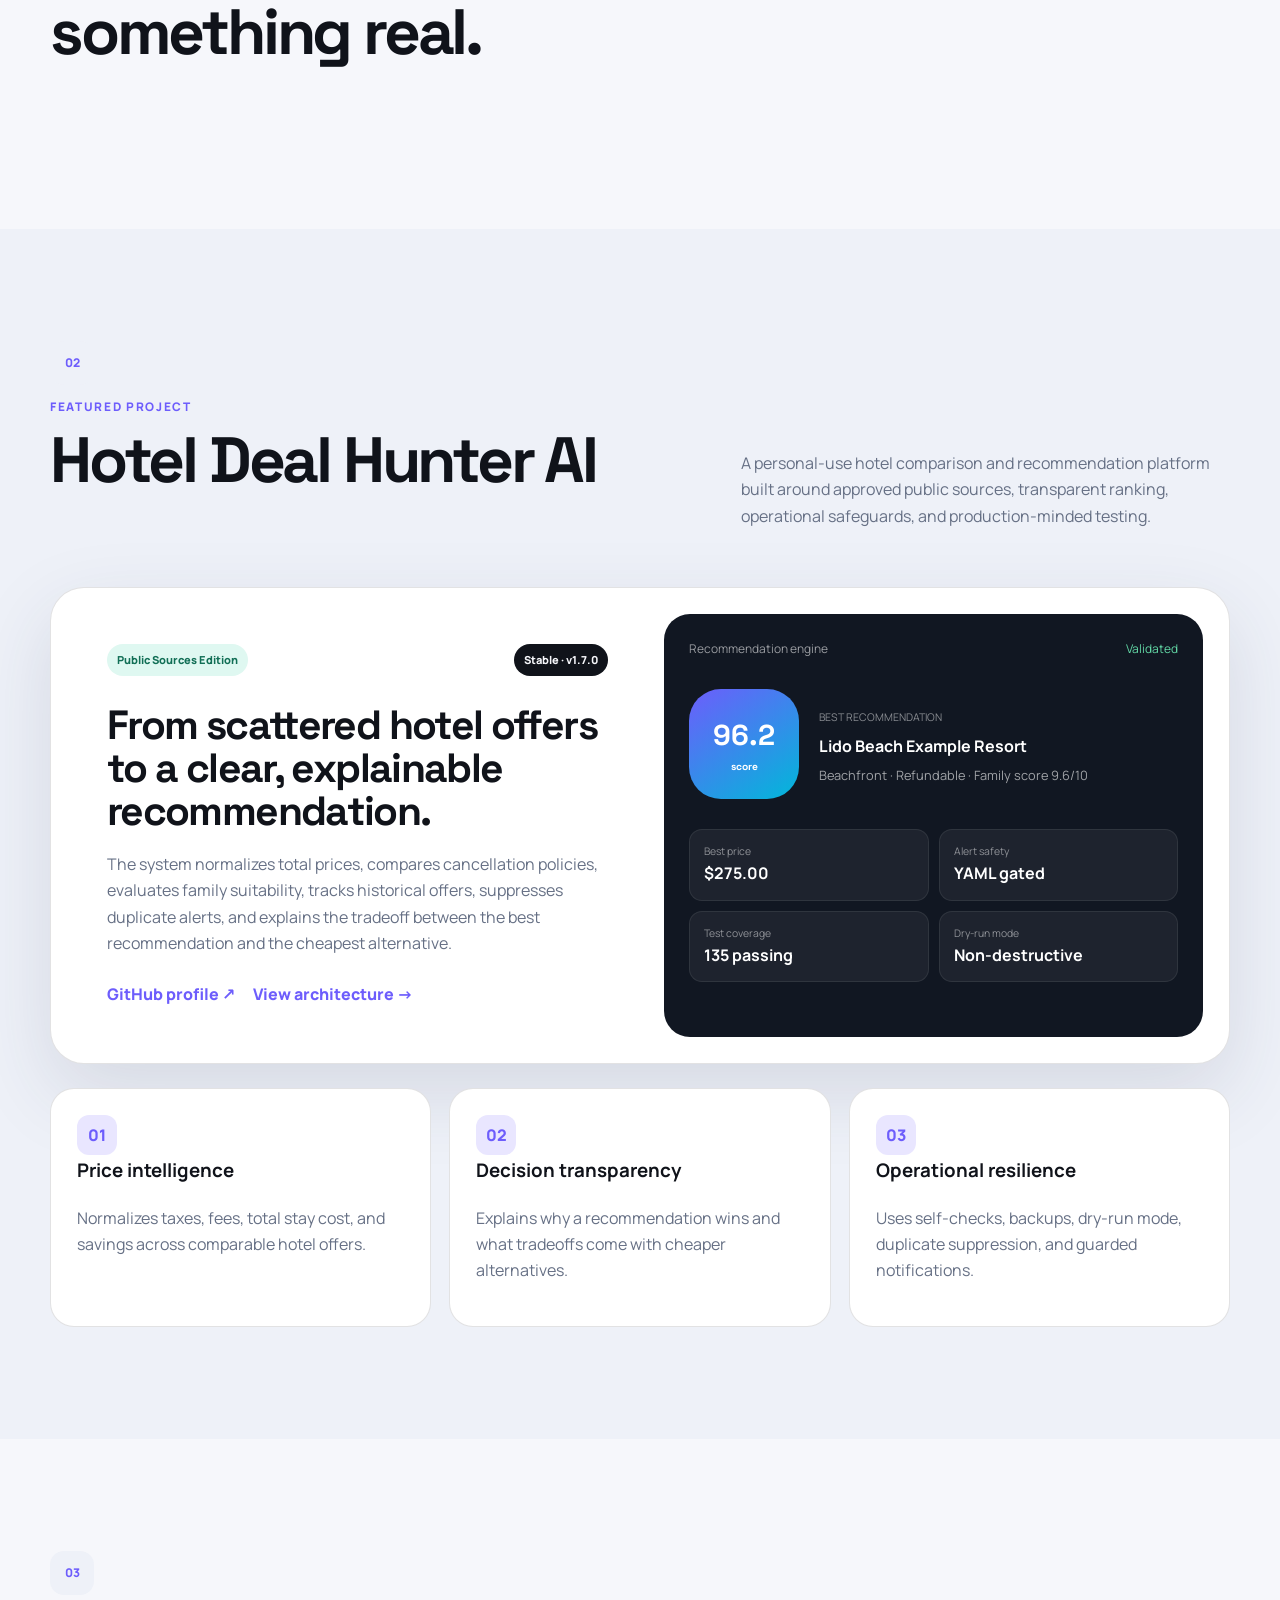
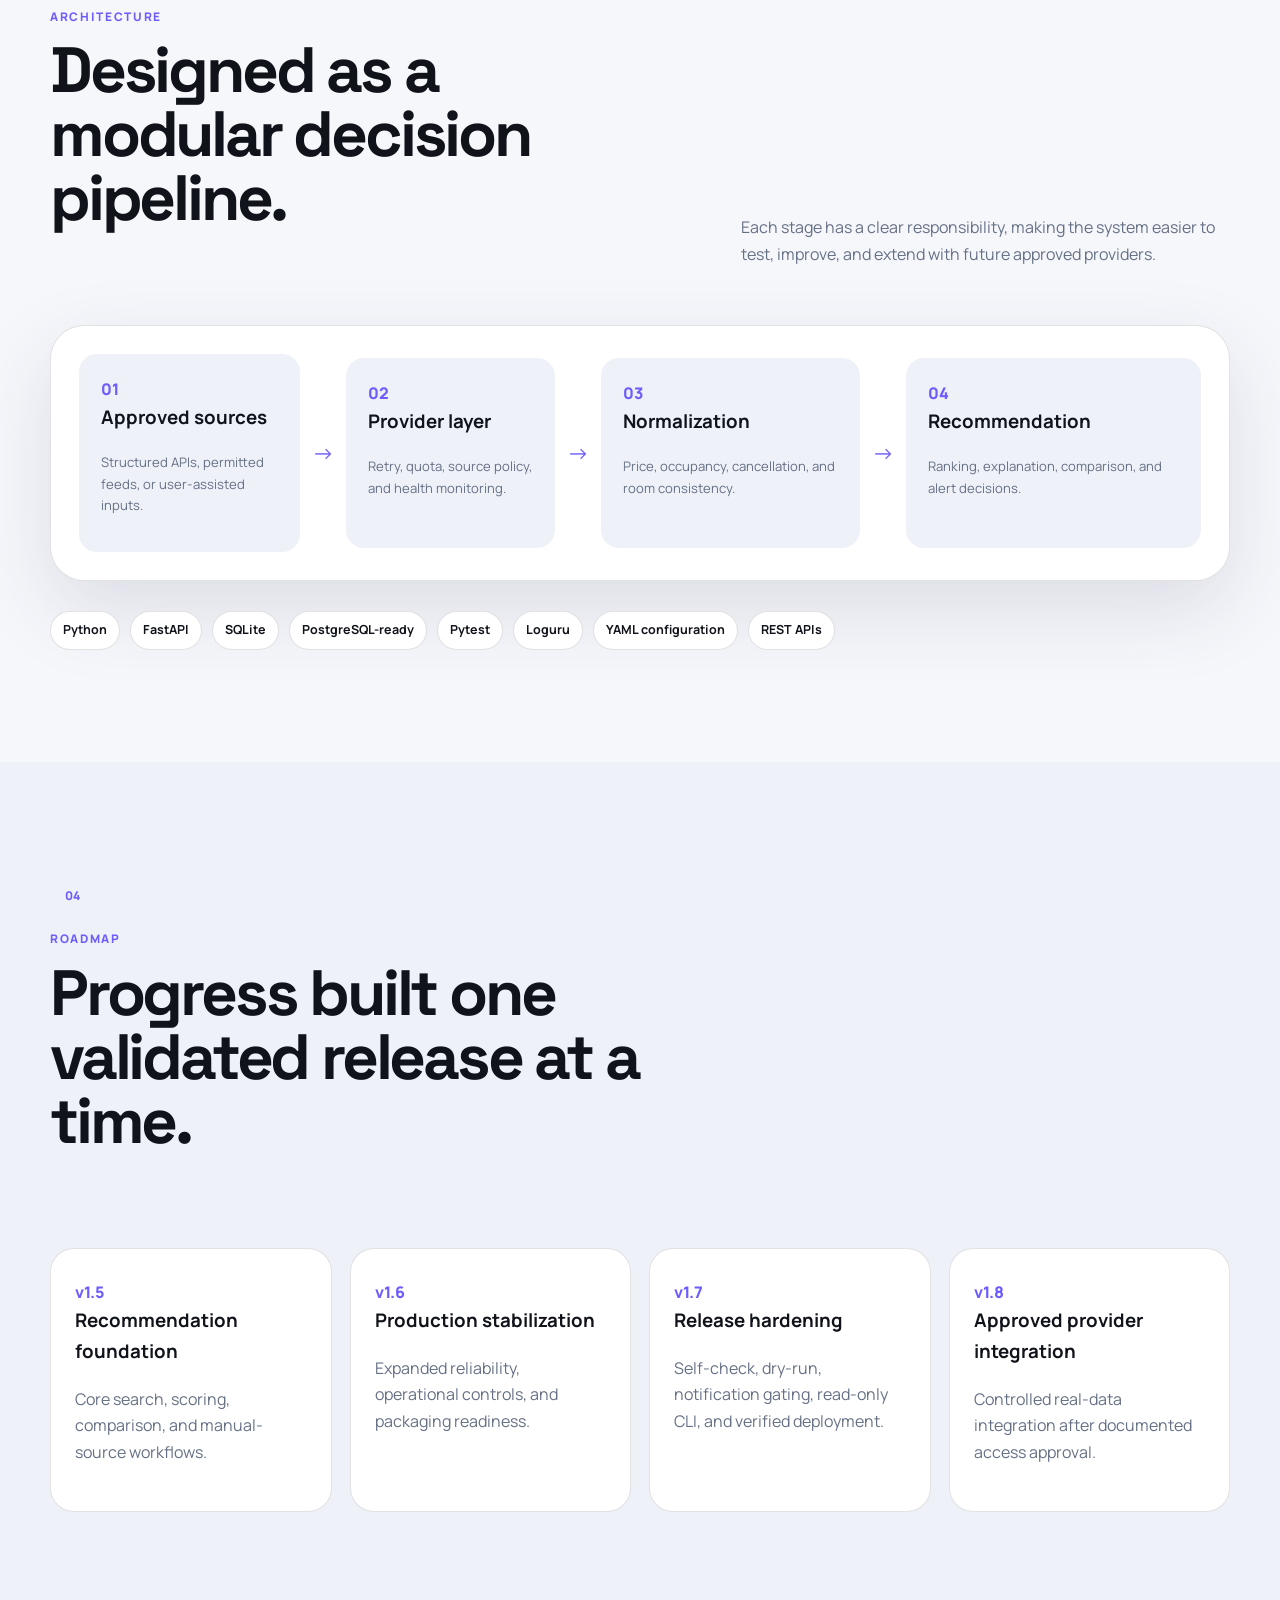
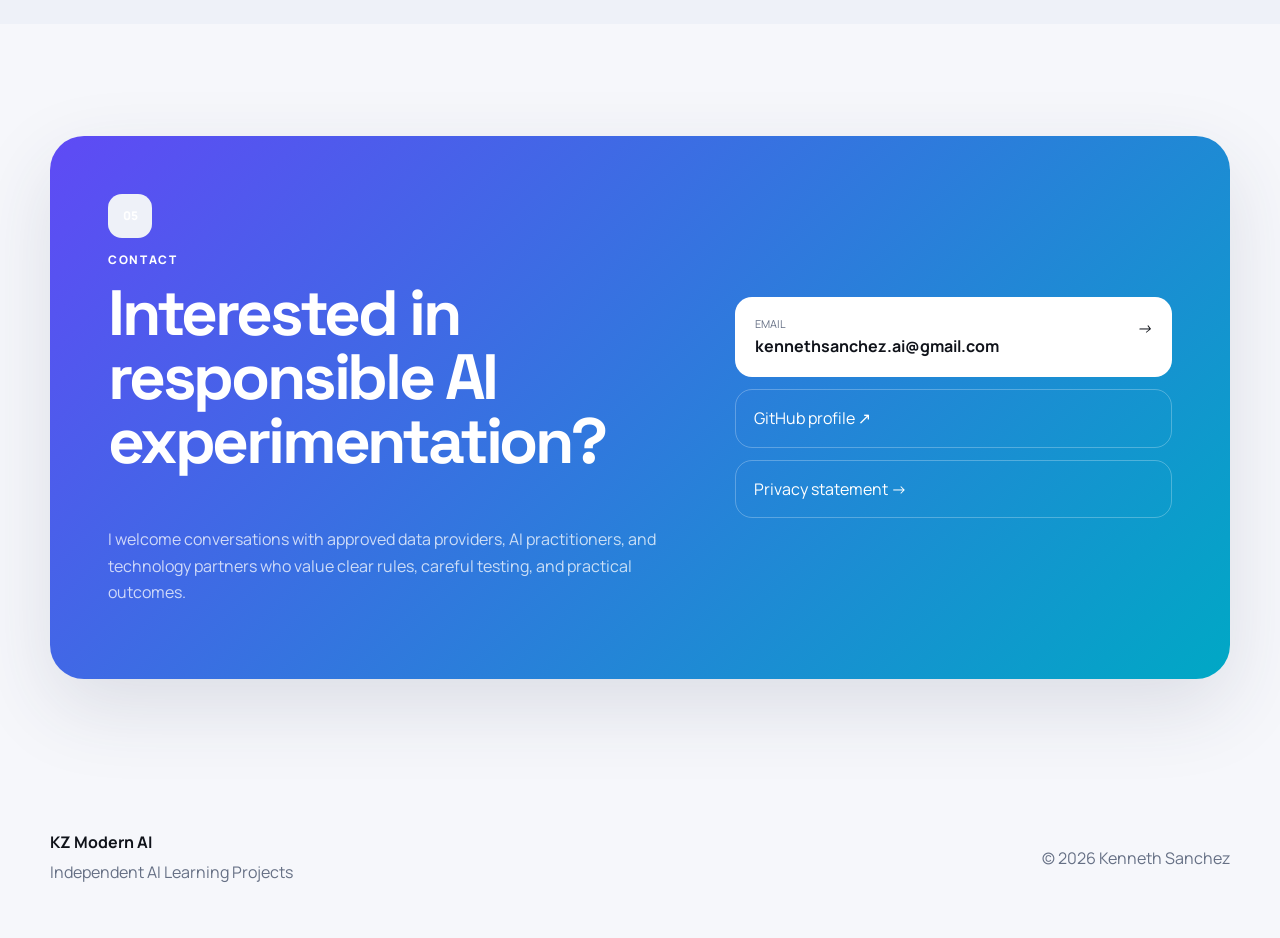
==== commit f2a1ecfa: "Add files via upload" ====
--- a/index.html
+++ b/index.html
@@ -1,136 +1,96 @@
 <!doctype html>
-<html lang="en">
+<html lang="en" data-theme="light">
 <head>
   <meta charset="utf-8">
-  <meta name="viewport" content="width=device-width, initial-scale=1">
-  <meta name="description" content="KZ AI Projects — practical AI learning, responsible experimentation, and product-focused software by Kenneth Sanchez.">
-  <meta name="theme-color" content="#f7f4ee">
-  <title>KZ AI Projects</title>
+  <meta name="viewport" content="width=device-width,initial-scale=1">
+  <meta name="description" content="KZ Modern AI — Independent AI Learning Projects by Kenneth Sanchez.">
+  <meta name="theme-color" content="#10131a">
+  <title>KZ Modern AI</title>
   <link rel="preconnect" href="https://fonts.googleapis.com">
   <link rel="preconnect" href="https://fonts.gstatic.com" crossorigin>
-  <link href="https://fonts.googleapis.com/css2?family=DM+Sans:wght@400;500;600;700&family=Fraunces:opsz,wght@9..144,600;9..144,700&display=swap" rel="stylesheet">
+  <link href="https://fonts.googleapis.com/css2?family=Manrope:wght@400;500;600;700;800&family=Space+Grotesk:wght@500;600;700&display=swap" rel="stylesheet">
   <link rel="stylesheet" href="styles.css">
+  <script defer src="script.js"></script>
 </head>
 <body>
-  <div class="page-shell">
-    <header class="site-header">
-      <div class="container nav">
-        <a class="brand" href="#top">
-          <span class="brand-mark">KZ</span>
-          <span class="brand-text"><strong>KZ AI Projects</strong><small>Independent AI Learning Projects</small></span>
-        </a>
-        <nav>
-          <a href="#about">About</a>
-          <a href="#projects">Projects</a>
-          <a href="#principles">Principles</a>
-          <a class="nav-cta" href="#contact">Contact</a>
-        </nav>
-      </div>
-    </header>
+  <div class="noise"></div>
+  <header class="site-header">
+    <div class="container nav">
+      <a class="brand" href="#top">
+        <span class="brand-orb">KZ</span>
+        <span class="brand-copy"><strong>KZ Modern AI</strong><small>Independent AI Learning Projects</small></span>
+      </a>
+      <nav>
+        <a href="#about">About</a><a href="#projects">Projects</a><a href="#architecture">Architecture</a><a href="#roadmap">Roadmap</a><a href="#contact">Contact</a>
+      </nav>
+      <button class="theme-toggle" type="button" aria-label="Toggle color theme"><span>☀</span><span>☾</span></button>
+    </div>
+  </header>
 
-    <main id="top">
-      <section class="hero">
-        <div class="container hero-grid">
-          <div>
-            <div class="pill"><span></span> Independent AI learner & product builder</div>
-            <h1>Useful AI begins with a <em>real problem.</em></h1>
-            <p class="lead">I am Kenneth Sanchez. I develop independent AI learning projects to explore practical software engineering, responsible data use, and product-focused problem solving.</p>
-            <div class="hero-actions">
-              <a class="button primary" href="#projects">Explore my work <span>→</span></a>
-              <a class="button ghost" href="#about">My approach</a>
-            </div>
-            <div class="proof-row">
-              <div><strong>135</strong><span>Automated tests</span></div>
-              <div><strong>1.7.0</strong><span>Stable release</span></div>
-              <div><strong>100%</strong><span>Public-source policy</span></div>
-            </div>
-          </div>
-
-          <aside class="focus-panel">
-            <div class="focus-top"><span>Current focus</span><span class="live-badge">● Active</span></div>
-            <div class="focus-visual">
-              <div class="orbit orbit-one"></div><div class="orbit orbit-two"></div>
-              <div class="hotel-card hotel-a"><b>Best value</b><small>Total price normalized</small></div>
-              <div class="hotel-card hotel-b"><b>Refundability</b><small>Terms evaluated</small></div>
-              <div class="hotel-card hotel-c"><b>Family fit</b><small>Experience scored</small></div>
-              <div class="core-orb">HDH</div>
-            </div>
-            <span class="project-kicker">Hotel Deal Hunter AI</span>
-            <h2>Smarter hotel decisions, built responsibly.</h2>
-            <p>A personal-use comparison and recommendation platform designed around approved public sources, transparent ranking, and operational safeguards.</p>
-          </aside>
-        </div>
-      </section>
-
-      <section id="about" class="section">
-        <div class="container section-grid">
-          <div><span class="section-number">01</span><p class="eyebrow">About</p><h2>Learning by building systems that matter.</h2></div>
-          <div class="section-copy">
-            <p class="large-copy">My work sits at the intersection of AI learning, product management, technical problem-solving, and disciplined software delivery.</p>
-            <p>I use real projects to deepen my understanding of AI, automation, software architecture, testing, and data ethics. Each project begins with a practical need, moves through structured experimentation, and ends with measurable validation.</p>
-            <div class="value-strip"><span>Curiosity</span><span>Clarity</span><span>Reliability</span><span>Responsible access</span></div>
+  <main id="top">
+    <section class="hero section-shell">
+      <div class="ambient ambient-one"></div><div class="ambient ambient-two"></div>
+      <div class="container hero-grid">
+        <div class="reveal">
+          <div class="hero-kicker"><span class="pulse-dot"></span> Independent AI Learning Projects</div>
+          <h1>Building reliable AI systems through <span>real-world experimentation.</span></h1>
+          <p class="hero-lead">I am Kenneth Sanchez, an independent AI learner and product builder creating practical, testable software focused on responsible data use, modular architecture, and measurable outcomes.</p>
+          <div class="hero-actions"><a class="button primary" href="#projects">Explore projects →</a><a class="button secondary" href="#contact">Start a conversation</a></div>
+          <div class="hero-metrics">
+            <article><strong>135</strong><span>Automated tests passing</span></article>
+            <article><strong>v1.7.0</strong><span>Stable production release</span></article>
+            <article><strong>API-first</strong><span>Approved-source architecture</span></article>
           </div>
         </div>
-      </section>
+        <div class="visual-frame reveal delay-1">
+          <div class="visual-topbar"><span>System status</span><span class="status-pill"><i></i> Operational</span></div>
+          <div class="ai-core">
+            <div class="core-ring ring-a"></div><div class="core-ring ring-b"></div><div class="core-node">KZ</div>
+            <div class="data-chip chip-a"><span>01</span><div><b>Public sources</b><small>Approved access only</small></div></div>
+            <div class="data-chip chip-b"><span>02</span><div><b>Normalization</b><small>Total-price intelligence</small></div></div>
+            <div class="data-chip chip-c"><span>03</span><div><b>Recommendation</b><small>Transparent ranking</small></div></div>
+          </div>
+          <div class="visual-footer"><div><span>Dry-run</span><b>Enabled</b></div><div><span>Notifications</span><b>Guarded</b></div><div><span>Rollback</span><b>Verified</b></div></div>
+        </div>
+      </div>
+    </section>
 
-      <section id="projects" class="section projects-section">
-        <div class="container">
-          <div class="section-intro">
-            <div><span class="section-number">02</span><p class="eyebrow">Featured project</p><h2>Hotel Deal Hunter AI</h2></div>
-            <p>A production-minded personal software project for comparing hotel offers, understanding tradeoffs, and identifying stronger family travel options.</p>
-          </div>
+    <section id="about" class="section-shell">
+      <div class="container split-layout">
+        <div class="section-heading reveal"><span class="section-index">01</span><p class="eyebrow">About</p><h2>Learning by shipping systems that solve something real.</h2></div>
+        <div class="section-copy reveal delay-1"><p class="large-copy">My work combines product thinking, AI learning, software engineering, and disciplined experimentation.</p><p>Rather than studying AI only in theory, I use real projects to explore system design, testing, data integration, automation, reliability, and responsible engineering practices.</p><div class="pill-row"><span>Product mindset</span><span>Responsible AI</span><span>Modular architecture</span><span>Continuous learning</span></div></div>
+      </div>
+    </section>
 
-          <article class="project-showcase">
-            <div class="project-main">
-              <div class="project-title-row"><span class="project-tag">Public Sources Edition</span><span class="release-tag">v1.7.0</span></div>
-              <h3>A transparent recommendation engine for hotel shopping.</h3>
-              <p>The platform normalizes total stay prices, evaluates refundability and family suitability, compares recommendations against cheaper alternatives, and protects production workflows with self-checks, backups, and non-destructive dry runs.</p>
-              <a class="text-link" href="https://github.com/kennethsanchez-ai" target="_blank" rel="noopener">View GitHub profile ↗</a>
-            </div>
-            <div class="project-dashboard">
-              <div class="dashboard-top"><span>Recommendation snapshot</span><span>Validated</span></div>
-              <div class="score-block"><div class="score-ring"><span>96.2</span><small>score</small></div><div><b>Best recommendation</b><p>Balances price, cancellation terms, location, guest rating, and family fit.</p></div></div>
-              <div class="metric-list">
-                <div><span>Price normalization</span><b>All-in totals</b></div>
-                <div><span>Notification safety</span><b>YAML gated</b></div>
-                <div><span>Operational testing</span><b>135 passing</b></div>
-              </div>
-            </div>
-          </article>
+    <section id="projects" class="section-shell projects-section">
+      <div class="container">
+        <div class="section-heading horizontal reveal"><div><span class="section-index">02</span><p class="eyebrow">Featured project</p><h2>Hotel Deal Hunter AI</h2></div><p>A personal-use hotel comparison and recommendation platform built around approved public sources, transparent ranking, operational safeguards, and production-minded testing.</p></div>
+        <article class="project-spotlight reveal delay-1">
+          <div class="project-copy"><div class="tag-row"><span class="tag">Public Sources Edition</span><span class="tag dark">Stable · v1.7.0</span></div><h3>From scattered hotel offers to a clear, explainable recommendation.</h3><p>The system normalizes total prices, compares cancellation policies, evaluates family suitability, tracks historical offers, suppresses duplicate alerts, and explains the tradeoff between the best recommendation and the cheapest alternative.</p><div class="project-links"><a href="https://github.com/kennethsanchez-ai" target="_blank" rel="noopener">GitHub profile ↗</a><a href="#architecture">View architecture →</a></div></div>
+          <div class="project-panel"><div class="panel-header"><span>Recommendation engine</span><span class="live">Validated</span></div><div class="recommendation-card"><div class="score">96.2<small>score</small></div><div><span class="tiny-label">Best recommendation</span><h4>Lido Beach Example Resort</h4><p>Beachfront · Refundable · Family score 9.6/10</p></div></div><div class="comparison-grid"><div><span>Best price</span><b>$275.00</b></div><div><span>Alert safety</span><b>YAML gated</b></div><div><span>Test coverage</span><b>135 passing</b></div><div><span>Dry-run mode</span><b>Non-destructive</b></div></div></div>
+        </article>
+        <div class="project-grid"><article class="mini-project reveal"><span class="mini-number">01</span><h3>Price intelligence</h3><p>Normalizes taxes, fees, total stay cost, and savings across comparable hotel offers.</p></article><article class="mini-project reveal delay-1"><span class="mini-number">02</span><h3>Decision transparency</h3><p>Explains why a recommendation wins and what tradeoffs come with cheaper alternatives.</p></article><article class="mini-project reveal delay-2"><span class="mini-number">03</span><h3>Operational resilience</h3><p>Uses self-checks, backups, dry-run mode, duplicate suppression, and guarded notifications.</p></article></div>
+      </div>
+    </section>
 
-          <div class="capability-grid">
-            <article><span>01</span><h3>Price intelligence</h3><p>Normalizes taxes, fees, total stay price, and savings across comparable offers.</p></article>
-            <article><span>02</span><h3>Decision quality</h3><p>Explains why one hotel wins and what tradeoffs come with lower-cost alternatives.</p></article>
-            <article><span>03</span><h3>Operational safety</h3><p>Uses self-check diagnostics, duplicate suppression, dry-run mode, and verified backups.</p></article>
-          </div>
-        </div>
-      </section>
+    <section id="architecture" class="section-shell">
+      <div class="container"><div class="section-heading horizontal reveal"><div><span class="section-index">03</span><p class="eyebrow">Architecture</p><h2>Designed as a modular decision pipeline.</h2></div><p>Each stage has a clear responsibility, making the system easier to test, improve, and extend with future approved providers.</p></div>
+        <div class="architecture-map reveal delay-1"><article><span>01</span><h3>Approved sources</h3><p>Structured APIs, permitted feeds, or user-assisted inputs.</p></article><i>→</i><article><span>02</span><h3>Provider layer</h3><p>Retry, quota, source policy, and health monitoring.</p></article><i>→</i><article><span>03</span><h3>Normalization</h3><p>Price, occupancy, cancellation, and room consistency.</p></article><i>→</i><article><span>04</span><h3>Recommendation</h3><p>Ranking, explanation, comparison, and alert decisions.</p></article></div>
+        <div class="stack-strip reveal"><span>Python</span><span>FastAPI</span><span>SQLite</span><span>PostgreSQL-ready</span><span>Pytest</span><span>Loguru</span><span>YAML configuration</span><span>REST APIs</span></div>
+      </div>
+    </section>
 
-      <section id="principles" class="section">
-        <div class="container">
-          <div class="section-intro one"><div><span class="section-number">03</span><p class="eyebrow">Operating principles</p><h2>Responsible by design.</h2></div></div>
-          <div class="principles-grid">
-            <article><h3>Approved access only</h3><p>Documented APIs, authorized affiliate feeds, or user-assisted inputs—never hidden shortcuts.</p></article>
-            <article><h3>No scraping workarounds</h3><p>No CAPTCHA bypass, browser automation, or undocumented private endpoints.</p></article>
-            <article><h3>Privacy and security</h3><p>Credentials stay outside source control, and personal data collection is minimized.</p></article>
-            <article><h3>Test before release</h3><p>Every meaningful change is validated with regression tests and a clear rollback path.</p></article>
-          </div>
-        </div>
-      </section>
+    <section id="roadmap" class="section-shell roadmap-section">
+      <div class="container"><div class="section-heading horizontal reveal"><div><span class="section-index">04</span><p class="eyebrow">Roadmap</p><h2>Progress built one validated release at a time.</h2></div></div>
+        <div class="timeline"><article class="reveal"><span>v1.5</span><h3>Recommendation foundation</h3><p>Core search, scoring, comparison, and manual-source workflows.</p></article><article class="reveal delay-1"><span>v1.6</span><h3>Production stabilization</h3><p>Expanded reliability, operational controls, and packaging readiness.</p></article><article class="reveal delay-2"><span>v1.7</span><h3>Release hardening</h3><p>Self-check, dry-run, notification gating, read-only CLI, and verified deployment.</p></article><article class="reveal delay-3 future"><span>v1.8</span><h3>Approved provider integration</h3><p>Controlled real-data integration after documented access approval.</p></article></div>
+      </div>
+    </section>
 
-      <section id="contact" class="section">
-        <div class="container contact-panel">
-          <div><span class="section-number light">04</span><p class="eyebrow light">Contact</p><h2>Let’s explore responsible AI collaboration.</h2><p>I welcome conversations with approved data providers, AI practitioners, and technology partners who value clear access rules and thoughtful experimentation.</p></div>
-          <div class="contact-actions">
-            <a class="contact-email" href="mailto:kennethsanchez.ai@gmail.com"><span>Email</span><strong>kennethsanchez.ai@gmail.com</strong></a>
-            <a class="contact-link" href="https://github.com/kennethsanchez-ai" target="_blank" rel="noopener">GitHub profile ↗</a>
-            <a class="contact-link" href="privacy.html">Privacy statement →</a>
-          </div>
-        </div>
-      </section>
-    </main>
+    <section id="contact" class="section-shell contact-section">
+      <div class="container contact-card reveal"><div><span class="section-index light">05</span><p class="eyebrow light">Contact</p><h2>Interested in responsible AI experimentation?</h2><p>I welcome conversations with approved data providers, AI practitioners, and technology partners who value clear rules, careful testing, and practical outcomes.</p></div><div class="contact-actions"><a class="contact-primary" href="mailto:kennethsanchez.ai@gmail.com"><span>Email</span><strong>kennethsanchez.ai@gmail.com</strong><i>→</i></a><a href="https://github.com/kennethsanchez-ai" target="_blank" rel="noopener">GitHub profile ↗</a><a href="privacy.html">Privacy statement →</a></div></div>
+    </section>
+  </main>
 
-    <footer><div class="container footer-row"><div><strong>KZ AI Projects</strong><span>Independent AI learning through practical projects.</span></div><p>© 2026 Kenneth Sanchez</p></div></footer>
-  </div>
+  <footer><div class="container footer-grid"><div><strong>KZ Modern AI</strong><span>Independent AI Learning Projects</span></div><p>© 2026 Kenneth Sanchez</p></div></footer>
 </body>
 </html>
--- a/styles.css
+++ b/styles.css
@@ -1 +1 @@
-:root{--paper:#f7f4ee;--deep:#efe9df;--ink:#1f1d1a;--muted:#69645e;--red:#c74634;--coral:#ef8b6b;--sage:#c8d7c3;--white:#fffdf8;--line:rgba(31,29,26,.13);--shadow:0 28px 70px rgba(68,50,36,.12)}*{box-sizing:border-box}html{scroll-behavior:smooth}body{margin:0;background:#e8e2d8;color:var(--ink);font-family:"DM Sans",system-ui,sans-serif;line-height:1.65}.page-shell{width:min(1500px,100%);margin:auto;background:var(--paper);overflow:hidden}.container{width:min(1180px,calc(100% - 48px));margin:auto}.site-header{position:sticky;top:0;z-index:20;background:#f7f4eee8;backdrop-filter:blur(18px);border-bottom:1px solid var(--line)}.nav{min-height:82px;display:flex;justify-content:space-between;align-items:center}.brand{display:flex;gap:13px;align-items:center;text-decoration:none}.brand-mark{width:46px;height:46px;display:grid;place-items:center;background:var(--red);color:#fff;border-radius:15px;font-weight:700}.brand-text{display:grid;line-height:1.2}.brand-text small{color:var(--muted);font-size:.72rem;margin-top:4px}nav{display:flex;gap:28px;align-items:center}nav a{text-decoration:none;color:var(--muted);font-weight:600}.nav-cta{background:var(--ink);color:#fff!important;padding:10px 17px;border-radius:999px}.hero{padding:98px 0;background:linear-gradient(135deg,rgba(239,139,107,.17),transparent 40%),linear-gradient(320deg,rgba(216,205,231,.26),transparent 42%),var(--paper)}.hero-grid{display:grid;grid-template-columns:1.12fr .88fr;gap:70px;align-items:center}.pill{display:inline-flex;align-items:center;gap:9px;padding:8px 13px;border:1px solid var(--line);border-radius:999px;background:#fffdf8ad;font-size:.8rem;font-weight:700;color:var(--muted)}.pill span{width:8px;height:8px;background:var(--red);border-radius:50%}h1,h2,h3{margin-top:0}h1{font-family:"Fraunces",Georgia,serif;font-size:clamp(4rem,7.7vw,7.4rem);line-height:.94;letter-spacing:-.065em;margin:28px 0}h1 em{color:var(--red);font-style:normal}.lead{color:var(--muted);font-size:1.17rem}.hero-actions{display:flex;gap:14px;margin-top:34px}.button{display:inline-flex;gap:20px;padding:14px 20px;border-radius:13px;text-decoration:none;font-weight:700}.primary{background:var(--red);color:#fff}.ghost{border:1px solid var(--line);background:#fffdf8cc}.proof-row{display:grid;grid-template-columns:repeat(3,max-content);gap:30px;margin-top:48px}.proof-row div{display:grid}.proof-row strong{font-family:"Fraunces",serif;font-size:1.7rem}.proof-row span{color:var(--muted);font-size:.75rem}.focus-panel{background:var(--ink);color:#fff;border-radius:34px;padding:25px;box-shadow:var(--shadow)}.focus-top{display:flex;justify-content:space-between;color:#ffffffa3;text-transform:uppercase;font-size:.72rem}.live-badge{color:#8ee3aa}.focus-visual{position:relative;height:300px;margin:20px 0;background:radial-gradient(circle,rgba(239,139,107,.22),transparent 35%),linear-gradient(145deg,#ffffff12,#ffffff04);border:1px solid #ffffff1a;border-radius:26px;overflow:hidden}.orbit{position:absolute;left:50%;top:50%;transform:translate(-50%,-50%);border:1px solid #ffffff1c;border-radius:50%}.orbit-one{width:220px;height:220px}.orbit-two{width:340px;height:340px}.core-orb{position:absolute;left:50%;top:50%;transform:translate(-50%,-50%);width:90px;height:90px;border-radius:30px;display:grid;place-items:center;background:linear-gradient(145deg,var(--coral),var(--red));font-family:"Fraunces",serif;font-weight:700}.hotel-card{position:absolute;background:#fffdf8f5;color:var(--ink);padding:10px 12px;border-radius:13px;box-shadow:0 14px 35px #0003}.hotel-card b,.hotel-card small{display:block}.hotel-card b{font-size:.76rem}.hotel-card small{color:var(--muted);font-size:.62rem}.hotel-a{left:18px;top:34px}.hotel-b{right:17px;top:95px}.hotel-c{left:44px;bottom:26px}.project-kicker,.eyebrow{color:var(--red);text-transform:uppercase;letter-spacing:.14em;font-size:.74rem;font-weight:700}.focus-panel h2{font-family:"Fraunces",serif;font-size:2.2rem;line-height:1.03}.focus-panel p{color:#ffffffa8}.section{padding:112px 0}.section-grid{display:grid;grid-template-columns:.82fr 1.18fr;gap:100px}.section-number{display:inline-grid;place-items:center;width:42px;height:42px;background:var(--deep);border-radius:14px;color:var(--red);font-weight:700}.section h2{font-family:"Fraunces",serif;font-size:clamp(2.7rem,5vw,5.2rem);line-height:.98;letter-spacing:-.05em}.section-copy{color:var(--muted)}.large-copy{color:var(--ink);font-size:1.45rem}.value-strip{display:flex;flex-wrap:wrap;gap:10px;margin-top:32px}.value-strip span{background:var(--white);border:1px solid var(--line);padding:8px 12px;border-radius:999px;font-size:.8rem}.projects-section{background:var(--deep)}.section-intro{display:grid;grid-template-columns:1fr .8fr;gap:80px;align-items:end;margin-bottom:42px}.section-intro.one{grid-template-columns:1fr}.project-showcase{display:grid;grid-template-columns:1.03fr .97fr;gap:26px;background:var(--white);border:1px solid var(--line);border-radius:34px;padding:26px;box-shadow:var(--shadow)}.project-main{padding:28px}.project-title-row{display:flex;justify-content:space-between}.project-tag,.release-tag{font-size:.7rem;font-weight:700;padding:7px 10px;border-radius:999px}.project-tag{background:var(--sage)}.release-tag{background:var(--ink);color:#fff}.project-main h3{font-family:"Fraunces",serif;font-size:2.5rem;line-height:1.05;margin:28px 0}.project-main p{color:var(--muted)}.text-link{color:var(--red);text-decoration:none;font-weight:700}.project-dashboard{background:#292622;color:#fff;border-radius:26px;padding:25px}.dashboard-top{display:flex;justify-content:space-between;color:#ffffff99;font-size:.76rem}.score-block{display:grid;grid-template-columns:105px 1fr;gap:20px;align-items:center;margin:34px 0}.score-ring{width:105px;height:105px;border-radius:50%;display:grid;place-items:center;align-content:center;background:radial-gradient(circle,#292622 56%,transparent 57%),conic-gradient(var(--coral) 0 96%,#ffffff1a 96% 100%)}.score-ring span{font-family:"Fraunces",serif;font-size:1.8rem}.score-block p{color:#ffffff91;font-size:.8rem}.metric-list{display:grid;gap:10px}.metric-list div{display:flex;justify-content:space-between;padding:13px 15px;background:#ffffff0e;border:1px solid #ffffff12;border-radius:12px;font-size:.75rem}.capability-grid,.principles-grid{display:grid;grid-template-columns:repeat(3,1fr);gap:18px;margin-top:24px}.capability-grid article,.principles-grid article{background:#fffdf8b3;border:1px solid var(--line);border-radius:24px;padding:25px}.capability-grid article span{display:inline-grid;place-items:center;width:39px;height:39px;border-radius:12px;background:#f5c4b4;font-weight:700}.principles-grid{grid-template-columns:repeat(4,1fr)}.contact-panel{display:grid;grid-template-columns:1.13fr .87fr;gap:70px;background:var(--red);color:#fff;border-radius:34px;padding:58px}.light{color:#fff!important}.contact-panel p{color:#ffffffb8}.contact-actions{display:grid;gap:12px;align-self:center}.contact-email,.contact-link{text-decoration:none;border-radius:17px}.contact-email{display:grid;background:var(--white);color:var(--ink);padding:19px 20px}.contact-email span{font-size:.69rem;text-transform:uppercase}.contact-link{display:flex;justify-content:space-between;padding:15px 18px;border:1px solid #ffffff3d;color:#fff}.footer-row{display:flex;justify-content:space-between;padding:38px 0 50px;color:var(--muted)}.footer-row div{display:grid}@media(max-width:980px){nav a:not(.nav-cta){display:none}.hero-grid,.section-grid,.section-intro,.project-showcase,.contact-panel{grid-template-columns:1fr}.capability-grid,.principles-grid{grid-template-columns:1fr 1fr}}@media(max-width:620px){.container{width:min(100% - 26px,1180px)}.brand-text small{display:none}h1{font-size:3.55rem}.proof-row{grid-template-columns:repeat(3,1fr);gap:12px}.focus-visual{height:260px}.section{padding:76px 0}.capability-grid,.principles-grid{grid-template-columns:1fr}.project-main{padding:10px}.contact-panel{padding:31px 23px}.footer-row{flex-direction:column}}+:root{--bg:#f6f7fb;--surface:#fff;--surface-2:#eef1f8;--ink:#10131a;--muted:#667085;--line:rgba(16,19,26,.12);--primary:#6d5dfc;--primary-2:#00b8d9;--success:#24b47e;--shadow:0 28px 80px rgba(44,52,88,.13);--radius-xl:34px;--radius-lg:24px}html[data-theme="dark"]{--bg:#0b0e14;--surface:#111722;--surface-2:#171e2b;--ink:#f6f8fc;--muted:#aab3c5;--line:rgba(255,255,255,.1);--shadow:0 30px 90px rgba(0,0,0,.35)}*{box-sizing:border-box}html{scroll-behavior:smooth}body{margin:0;background:var(--bg);color:var(--ink);font-family:Manrope,system-ui,sans-serif;line-height:1.65;transition:.3s}.container{width:min(1180px,calc(100% - 48px));margin:auto}.noise{position:fixed;inset:0;pointer-events:none;opacity:.025;z-index:50;background-image:url("data:image/svg+xml,%3Csvg viewBox='0 0 160 160' xmlns='http://www.w3.org/2000/svg'%3E%3Cfilter id='n'%3E%3CfeTurbulence type='fractalNoise' baseFrequency='.9' numOctaves='2'/%3E%3C/filter%3E%3Crect width='100%25' height='100%25' filter='url(%23n)'/%3E%3C/svg%3E")}.site-header{position:sticky;top:0;z-index:40;background:color-mix(in srgb,var(--bg) 86%,transparent);backdrop-filter:blur(18px);border-bottom:1px solid var(--line)}.nav{min-height:80px;display:flex;align-items:center;justify-content:space-between;gap:28px}.brand{display:flex;align-items:center;gap:13px;text-decoration:none}.brand-orb{width:46px;height:46px;display:grid;place-items:center;color:#fff;font-weight:800;border-radius:15px;background:linear-gradient(135deg,var(--primary),var(--primary-2));box-shadow:0 14px 34px rgba(109,93,252,.28)}.brand-copy{display:grid;line-height:1.2}.brand-copy strong{font-family:"Space Grotesk"}.brand-copy small{font-size:.7rem;color:var(--muted);margin-top:4px}nav{display:flex;gap:25px}nav a{text-decoration:none;color:var(--muted);font-weight:600;font-size:.9rem}.theme-toggle{width:50px;height:32px;border:1px solid var(--line);border-radius:999px;background:var(--surface);cursor:pointer;color:var(--muted)}.section-shell{padding:112px 0;position:relative}.hero{padding-top:96px;overflow:hidden}.ambient{position:absolute;border-radius:50%;filter:blur(18px)}.ambient-one{width:520px;height:520px;right:-160px;top:-120px;background:rgba(109,93,252,.15)}.ambient-two{width:380px;height:380px;left:-180px;bottom:-120px;background:rgba(0,184,217,.12)}.hero-grid{display:grid;grid-template-columns:1.08fr .92fr;gap:70px;align-items:center;position:relative}.hero-kicker,.eyebrow{text-transform:uppercase;letter-spacing:.14em;font-size:.74rem;font-weight:800;color:var(--primary)}.hero-kicker{display:inline-flex;align-items:center;gap:10px}.pulse-dot{width:9px;height:9px;border-radius:50%;background:var(--success);box-shadow:0 0 0 7px rgba(36,180,126,.12)}h1,h2,h3{margin-top:0}h1{font-family:"Space Grotesk";font-size:clamp(3.8rem,7.4vw,7.2rem);line-height:.96;letter-spacing:-.06em;margin:27px 0 28px}h1 span{background:linear-gradient(90deg,var(--primary),var(--primary-2));-webkit-background-clip:text;background-clip:text;color:transparent}.hero-lead{font-size:1.16rem;color:var(--muted)}.hero-actions{display:flex;flex-wrap:wrap;gap:14px;margin-top:32px}.button{display:inline-flex;align-items:center;gap:16px;padding:14px 19px;border-radius:14px;text-decoration:none;font-weight:800}.button.primary{background:var(--ink);color:var(--bg)}.button.secondary{background:var(--surface);border:1px solid var(--line)}.hero-metrics{display:grid;grid-template-columns:repeat(3,1fr);gap:15px;margin-top:44px}.hero-metrics article{padding:17px;border:1px solid var(--line);border-radius:16px;background:color-mix(in srgb,var(--surface) 75%,transparent)}.hero-metrics strong{display:block;font-family:"Space Grotesk";font-size:1.25rem}.hero-metrics span{font-size:.72rem;color:var(--muted)}.visual-frame{background:linear-gradient(145deg,#111724,#202a3f);color:#fff;border-radius:var(--radius-xl);padding:24px;box-shadow:var(--shadow)}.visual-topbar,.visual-footer{display:flex;justify-content:space-between;gap:12px;font-size:.74rem;color:rgba(255,255,255,.58)}.status-pill{display:flex;align-items:center;gap:7px}.status-pill i{width:7px;height:7px;border-radius:50%;background:#56d992}.ai-core{position:relative;height:350px;margin:18px 0;border-radius:26px;overflow:hidden;background:radial-gradient(circle at center,rgba(109,93,252,.26),transparent 30%),linear-gradient(145deg,rgba(255,255,255,.05),rgba(255,255,255,.01))}.core-ring{position:absolute;left:50%;top:50%;transform:translate(-50%,-50%);border:1px solid rgba(255,255,255,.12);border-radius:50%}.ring-a{width:220px;height:220px}.ring-b{width:330px;height:330px}.core-node{position:absolute;left:50%;top:50%;transform:translate(-50%,-50%);width:94px;height:94px;border-radius:30px;display:grid;place-items:center;font-family:"Space Grotesk";font-weight:800;font-size:1.35rem;background:linear-gradient(135deg,var(--primary),var(--primary-2));box-shadow:0 24px 60px rgba(109,93,252,.4)}.data-chip{position:absolute;display:flex;gap:10px;align-items:center;padding:11px 13px;border-radius:14px;background:rgba(255,255,255,.95);color:#10131a;box-shadow:0 18px 34px rgba(0,0,0,.25)}.data-chip>span{width:29px;height:29px;display:grid;place-items:center;border-radius:9px;background:#eef1ff;color:var(--primary);font-size:.7rem;font-weight:800}.data-chip b,.data-chip small{display:block}.data-chip b{font-size:.75rem}.data-chip small{font-size:.62rem;color:#667085}.chip-a{left:18px;top:38px}.chip-b{right:18px;top:128px}.chip-c{left:48px;bottom:31px}.visual-footer div{display:grid}.visual-footer b{color:#fff}.split-layout{display:grid;grid-template-columns:.82fr 1.18fr;gap:100px}.section-index{display:inline-grid;place-items:center;width:44px;height:44px;border-radius:14px;background:var(--surface-2);color:var(--primary);font-size:.75rem;font-weight:800}.section-heading h2,.section-shell h2{font-family:"Space Grotesk";font-size:clamp(2.6rem,5vw,5rem);line-height:1;letter-spacing:-.05em}.section-copy{color:var(--muted)}.large-copy{font-size:1.42rem;color:var(--ink)}.pill-row,.stack-strip{display:flex;flex-wrap:wrap;gap:10px;margin-top:30px}.pill-row span,.stack-strip span{border:1px solid var(--line);background:var(--surface);padding:8px 12px;border-radius:999px;font-size:.78rem;font-weight:700}.projects-section,.roadmap-section{background:var(--surface-2)}.section-heading.horizontal{display:grid;grid-template-columns:1fr .8fr;gap:80px;align-items:end;margin-bottom:42px}.section-heading.horizontal>p{color:var(--muted)}.project-spotlight{display:grid;grid-template-columns:1.02fr .98fr;gap:26px;background:var(--surface);border:1px solid var(--line);border-radius:var(--radius-xl);padding:26px;box-shadow:var(--shadow)}.project-copy{padding:30px}.tag-row{display:flex;justify-content:space-between}.tag{background:#dff8f1;color:#126f56;border-radius:999px;padding:7px 10px;font-size:.69rem;font-weight:800}.tag.dark{background:var(--ink);color:var(--bg)}.project-copy h3{font-family:"Space Grotesk";font-size:2.55rem;line-height:1.05;letter-spacing:-.04em;margin:28px 0 18px}.project-copy p{color:var(--muted)}.project-links{display:flex;gap:18px;margin-top:24px}.project-links a{color:var(--primary);font-weight:800;text-decoration:none}.project-panel{background:#111722;color:#fff;border-radius:26px;padding:25px}.panel-header{display:flex;justify-content:space-between;font-size:.75rem;color:rgba(255,255,255,.57)}.live{color:#62d7a5}.recommendation-card{display:grid;grid-template-columns:110px 1fr;gap:20px;align-items:center;margin:30px 0}.score{width:110px;height:110px;border-radius:32px;display:grid;place-items:center;align-content:center;background:linear-gradient(145deg,var(--primary),var(--primary-2));font-family:"Space Grotesk";font-size:1.8rem;font-weight:800}.score small{font-size:.64rem}.tiny-label{font-size:.66rem;color:rgba(255,255,255,.5);text-transform:uppercase}.recommendation-card h4{margin:5px 0}.recommendation-card p{margin:0;color:rgba(255,255,255,.6);font-size:.8rem}.comparison-grid{display:grid;grid-template-columns:1fr 1fr;gap:10px}.comparison-grid div{padding:13px 14px;border-radius:13px;background:rgba(255,255,255,.055);border:1px solid rgba(255,255,255,.08)}.comparison-grid span,.comparison-grid b{display:block}.comparison-grid span{font-size:.65rem;color:rgba(255,255,255,.5)}.project-grid{display:grid;grid-template-columns:repeat(3,1fr);gap:18px;margin-top:24px}.mini-project{padding:26px;background:var(--surface);border:1px solid var(--line);border-radius:var(--radius-lg)}.mini-project p{color:var(--muted)}.mini-number{display:inline-grid;place-items:center;width:40px;height:40px;border-radius:12px;background:#e9e6ff;color:var(--primary);font-weight:800}.architecture-map{display:grid;grid-template-columns:repeat(7,auto);align-items:center;gap:12px;background:var(--surface);border:1px solid var(--line);border-radius:var(--radius-xl);padding:28px;box-shadow:var(--shadow)}.architecture-map article{min-height:190px;padding:22px;border-radius:18px;background:var(--surface-2)}.architecture-map article span{color:var(--primary);font-weight:800}.architecture-map article p{color:var(--muted);font-size:.82rem}.architecture-map>i{font-style:normal;color:var(--primary);font-size:1.4rem}.timeline{display:grid;grid-template-columns:repeat(4,1fr);gap:18px}.timeline article{padding:30px 24px;background:var(--surface);border:1px solid var(--line);border-radius:var(--radius-lg)}.timeline article span{color:var(--primary);font-weight:800}.timeline article p{color:var(--muted)}.contact-card{display:grid;grid-template-columns:1.12fr .88fr;gap:70px;background:linear-gradient(135deg,#5f4af5,#00a8c5);color:#fff;border-radius:var(--radius-xl);padding:58px;box-shadow:var(--shadow)}.light{color:#fff!important}.contact-card p{color:rgba(255,255,255,.75)}.contact-actions{display:grid;gap:12px;align-self:center}.contact-primary,.contact-actions>a{border-radius:17px;text-decoration:none}.contact-primary{display:grid;grid-template-columns:1fr auto;padding:18px 20px;background:#fff;color:#10131a}.contact-primary span{font-size:.68rem;text-transform:uppercase;color:#667085}.contact-primary strong{grid-column:1}.contact-primary i{grid-column:2;grid-row:1/span 2}.contact-actions>a:not(.contact-primary){display:flex;justify-content:space-between;padding:15px 18px;border:1px solid rgba(255,255,255,.26);color:#fff}footer{padding:38px 0 50px}.footer-grid{display:flex;justify-content:space-between;color:var(--muted)}.footer-grid div{display:grid}.footer-grid strong{color:var(--ink)}.reveal{opacity:0;transform:translateY(24px);transition:opacity .75s,transform .75s}.reveal.visible{opacity:1;transform:none}.delay-1{transition-delay:.12s}.delay-2{transition-delay:.22s}.delay-3{transition-delay:.32s}@media(max-width:1000px){nav{display:none}.hero-grid,.split-layout,.section-heading.horizontal,.project-spotlight,.contact-card{grid-template-columns:1fr}.project-grid{grid-template-columns:1fr 1fr}.architecture-map{grid-template-columns:1fr}.architecture-map>i{transform:rotate(90deg);justify-self:center}.timeline{grid-template-columns:1fr 1fr}}@media(max-width:620px){.container{width:min(100% - 26px,1180px)}.brand-copy small{display:none}.section-shell{padding:76px 0}h1{font-size:3.45rem}.hero-metrics,.project-grid,.timeline{grid-template-columns:1fr}.ai-core{height:290px}.data-chip{transform:scale(.87)}.comparison-grid{grid-template-columns:1fr}.contact-card{padding:30px 22px}.footer-grid{flex-direction:column}}
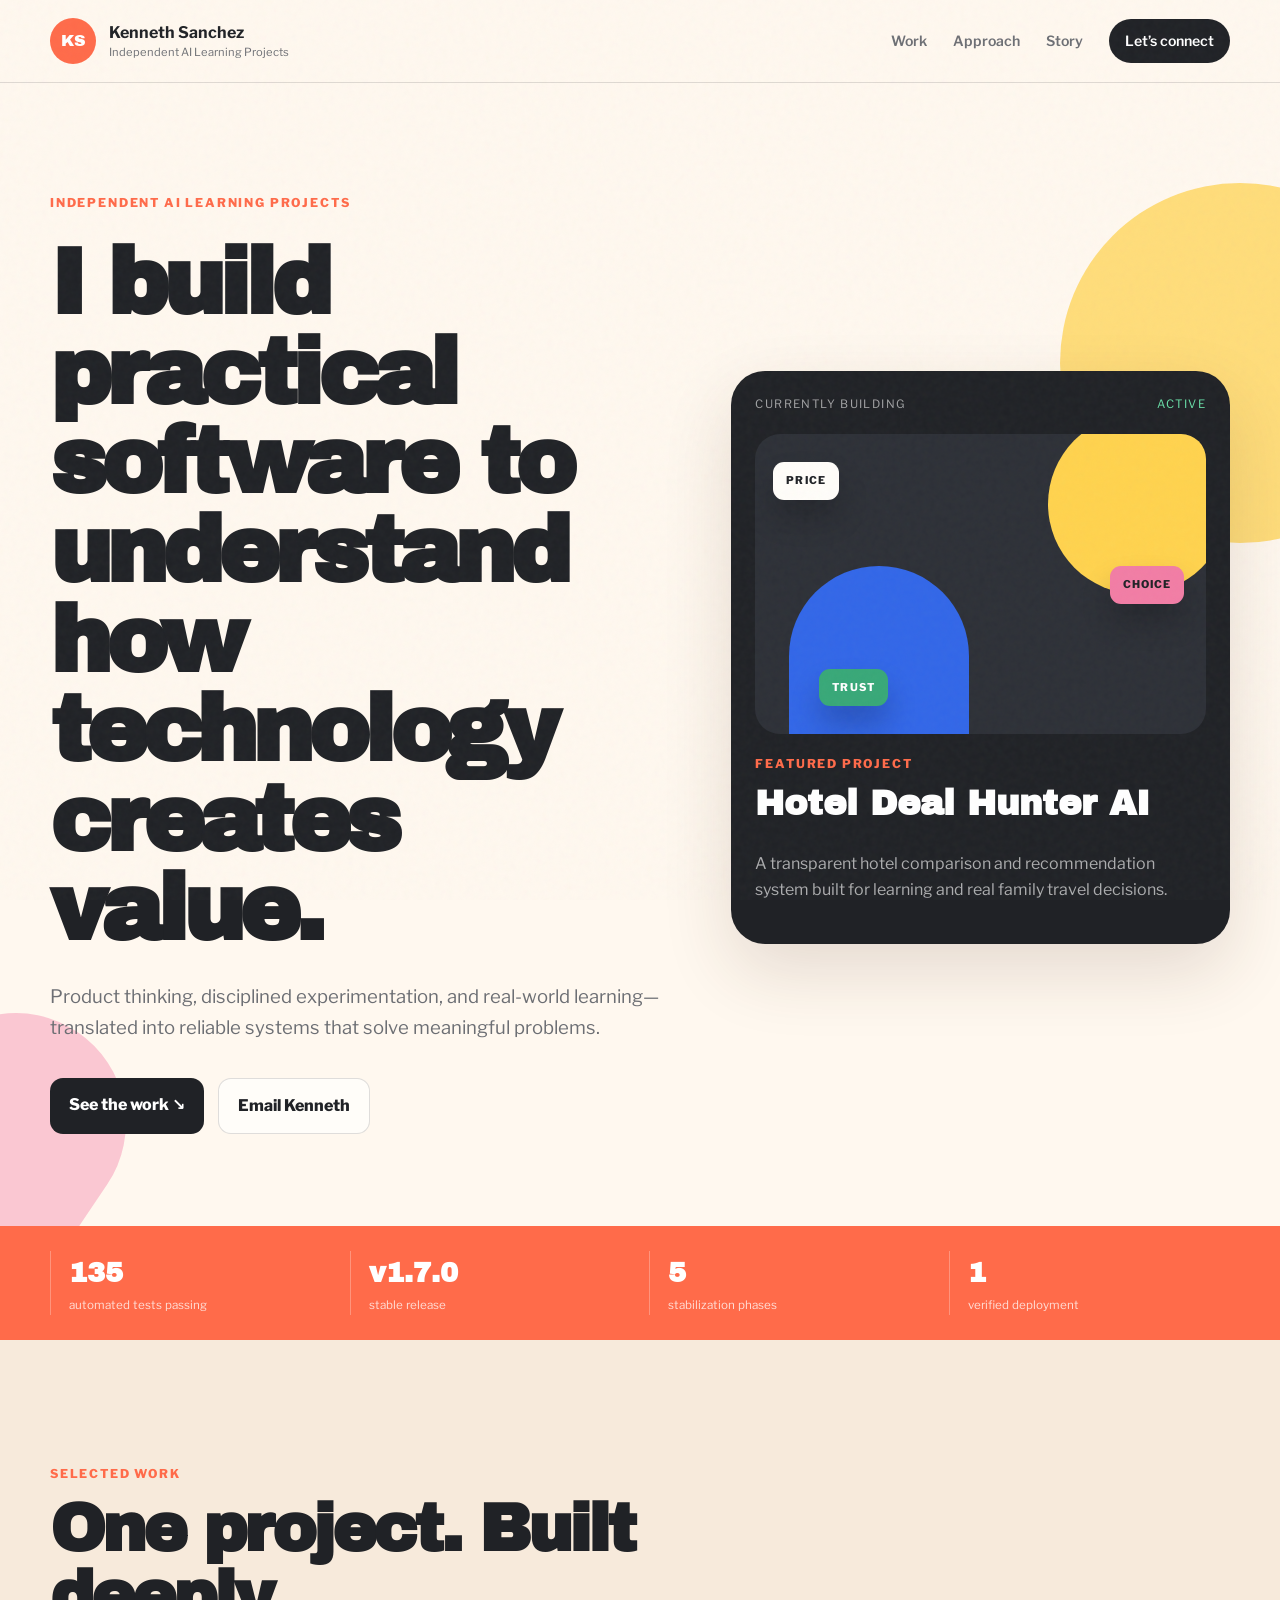
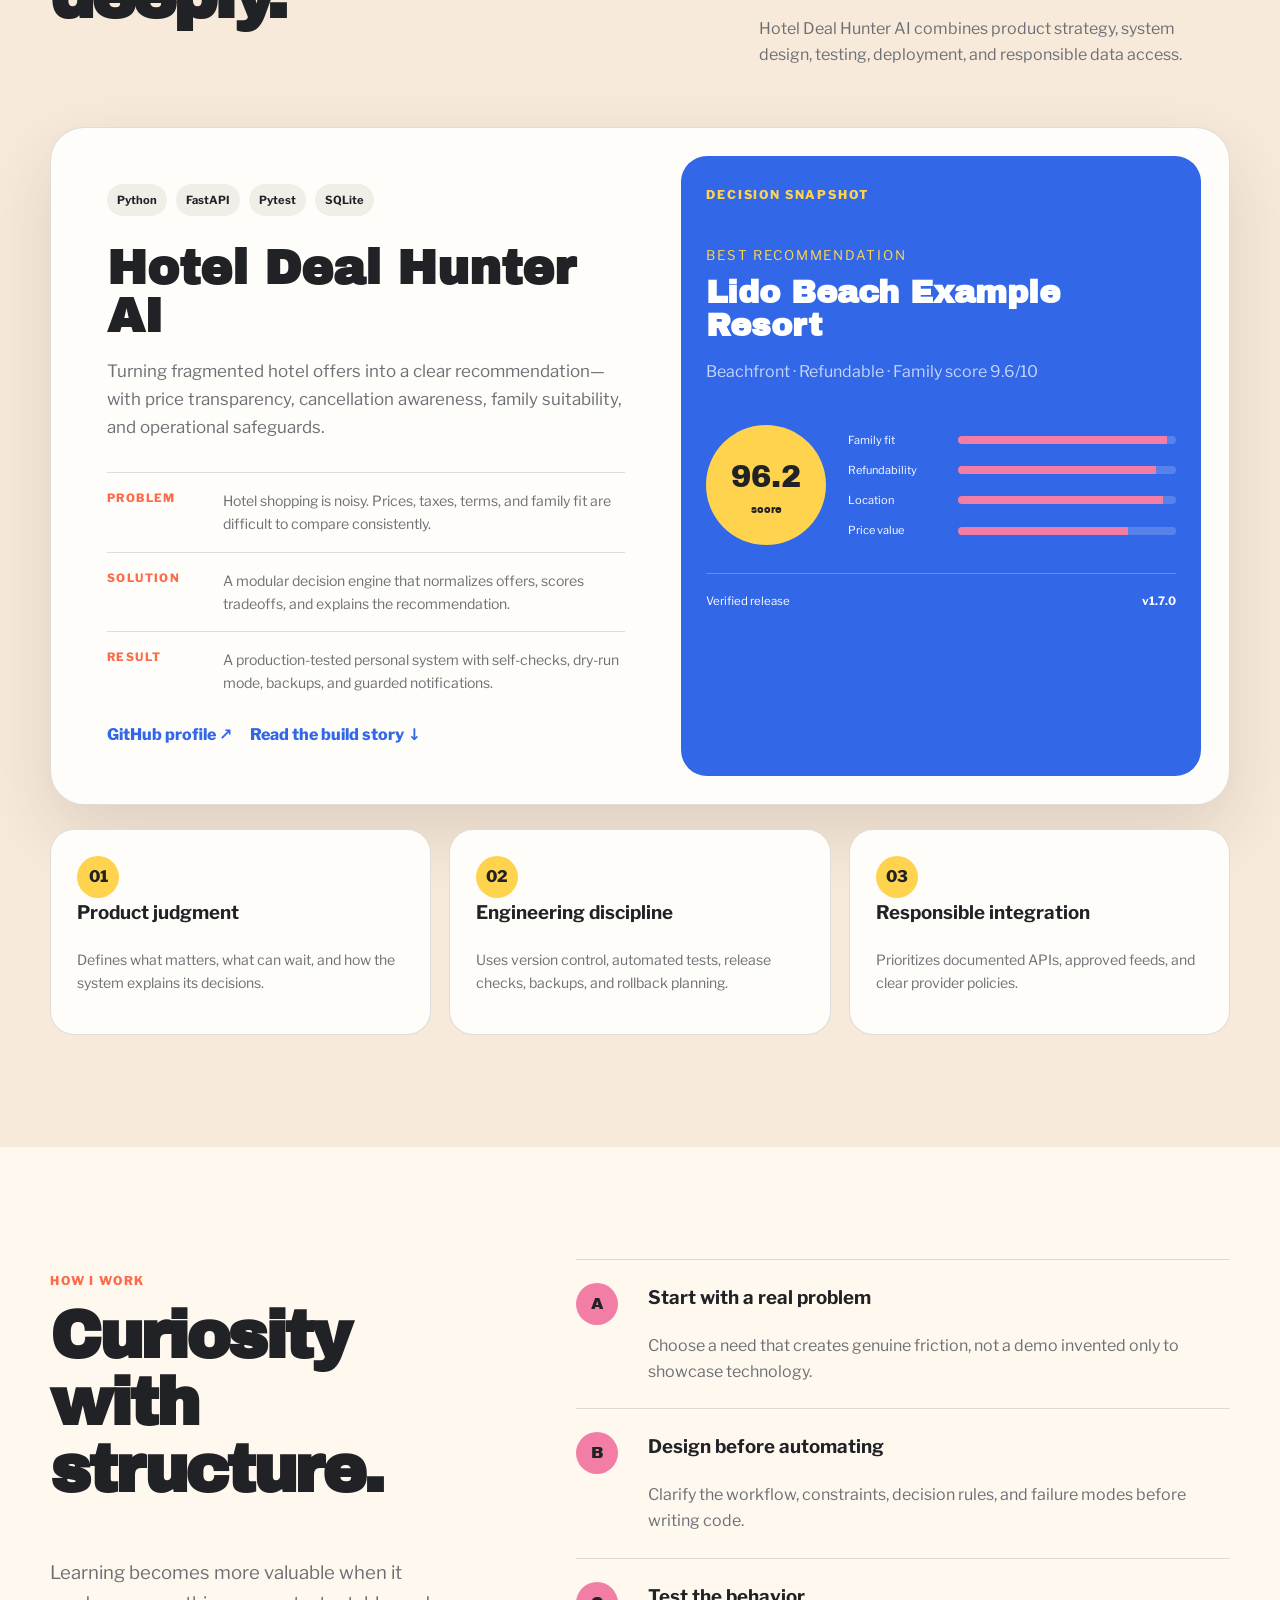
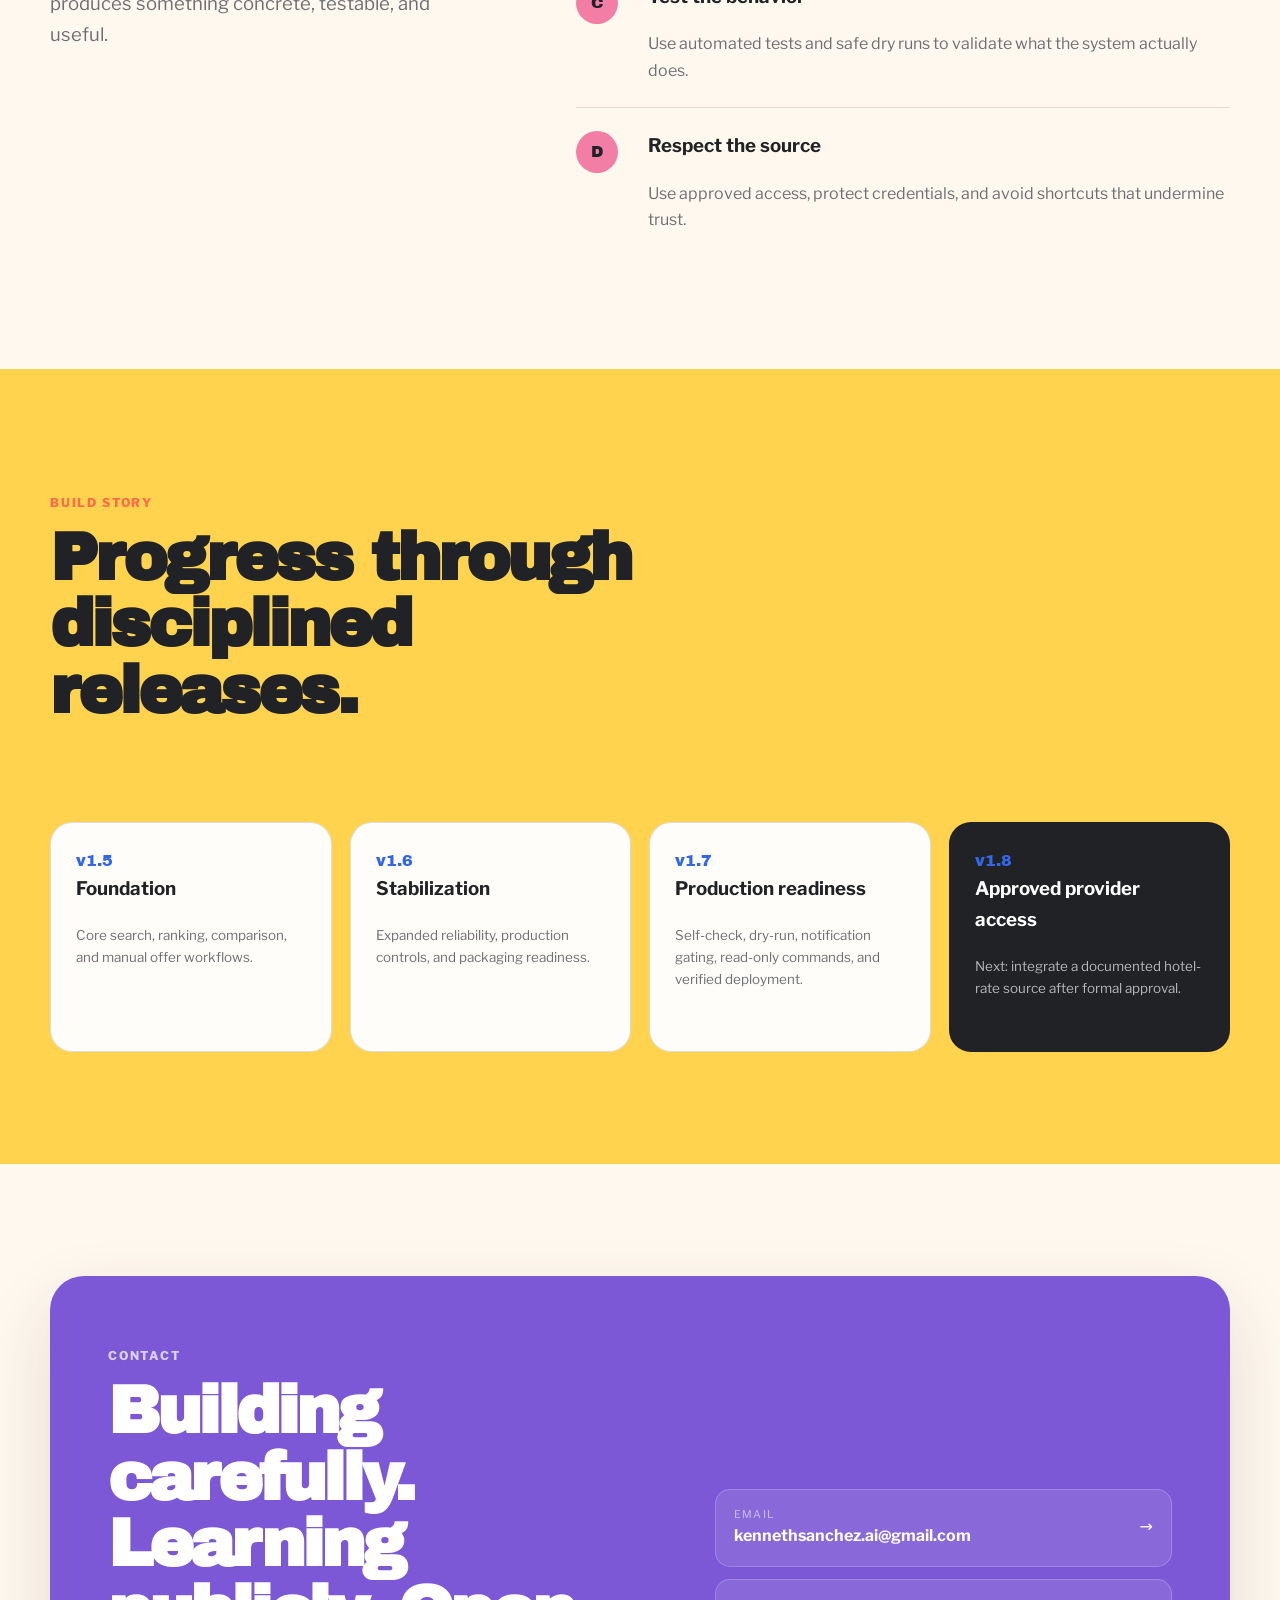
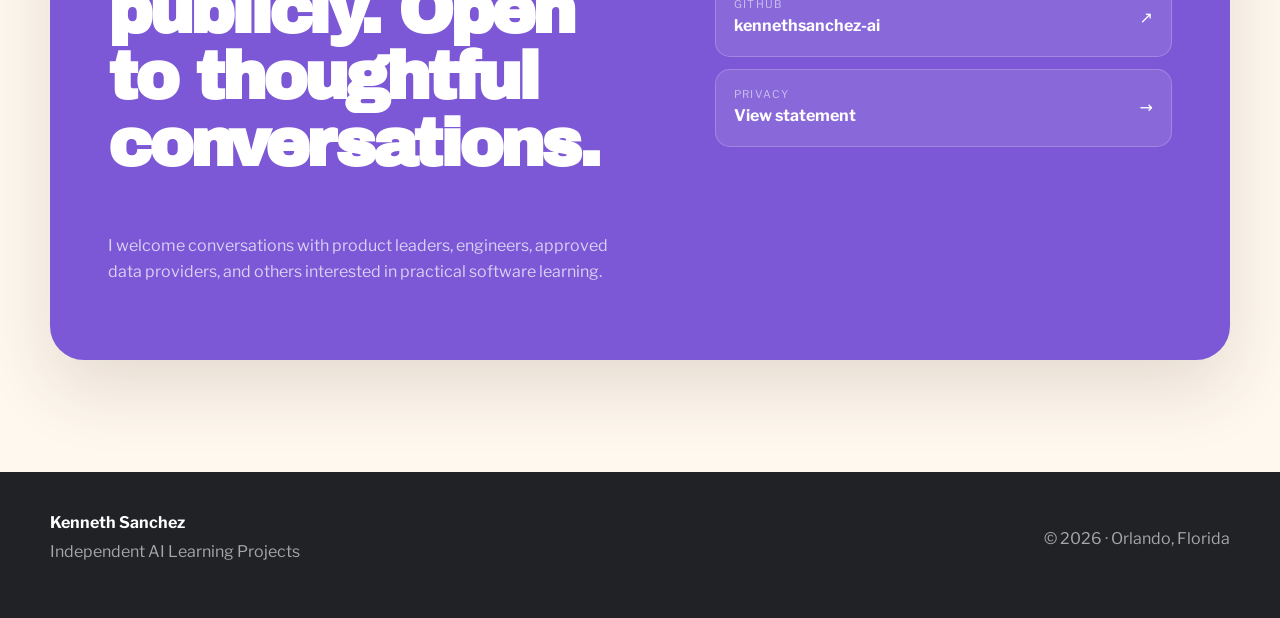
==== commit ebdd8acc: "Add files via upload Launch vibrant Kenneth Sanchez portfolio" ====
--- a/index.html
+++ b/index.html
@@ -1,96 +1 @@
-<!doctype html>
-<html lang="en" data-theme="light">
-<head>
-  <meta charset="utf-8">
-  <meta name="viewport" content="width=device-width,initial-scale=1">
-  <meta name="description" content="KZ Modern AI — Independent AI Learning Projects by Kenneth Sanchez.">
-  <meta name="theme-color" content="#10131a">
-  <title>KZ Modern AI</title>
-  <link rel="preconnect" href="https://fonts.googleapis.com">
-  <link rel="preconnect" href="https://fonts.gstatic.com" crossorigin>
-  <link href="https://fonts.googleapis.com/css2?family=Manrope:wght@400;500;600;700;800&family=Space+Grotesk:wght@500;600;700&display=swap" rel="stylesheet">
-  <link rel="stylesheet" href="styles.css">
-  <script defer src="script.js"></script>
-</head>
-<body>
-  <div class="noise"></div>
-  <header class="site-header">
-    <div class="container nav">
-      <a class="brand" href="#top">
-        <span class="brand-orb">KZ</span>
-        <span class="brand-copy"><strong>KZ Modern AI</strong><small>Independent AI Learning Projects</small></span>
-      </a>
-      <nav>
-        <a href="#about">About</a><a href="#projects">Projects</a><a href="#architecture">Architecture</a><a href="#roadmap">Roadmap</a><a href="#contact">Contact</a>
-      </nav>
-      <button class="theme-toggle" type="button" aria-label="Toggle color theme"><span>☀</span><span>☾</span></button>
-    </div>
-  </header>
-
-  <main id="top">
-    <section class="hero section-shell">
-      <div class="ambient ambient-one"></div><div class="ambient ambient-two"></div>
-      <div class="container hero-grid">
-        <div class="reveal">
-          <div class="hero-kicker"><span class="pulse-dot"></span> Independent AI Learning Projects</div>
-          <h1>Building reliable AI systems through <span>real-world experimentation.</span></h1>
-          <p class="hero-lead">I am Kenneth Sanchez, an independent AI learner and product builder creating practical, testable software focused on responsible data use, modular architecture, and measurable outcomes.</p>
-          <div class="hero-actions"><a class="button primary" href="#projects">Explore projects →</a><a class="button secondary" href="#contact">Start a conversation</a></div>
-          <div class="hero-metrics">
-            <article><strong>135</strong><span>Automated tests passing</span></article>
-            <article><strong>v1.7.0</strong><span>Stable production release</span></article>
-            <article><strong>API-first</strong><span>Approved-source architecture</span></article>
-          </div>
-        </div>
-        <div class="visual-frame reveal delay-1">
-          <div class="visual-topbar"><span>System status</span><span class="status-pill"><i></i> Operational</span></div>
-          <div class="ai-core">
-            <div class="core-ring ring-a"></div><div class="core-ring ring-b"></div><div class="core-node">KZ</div>
-            <div class="data-chip chip-a"><span>01</span><div><b>Public sources</b><small>Approved access only</small></div></div>
-            <div class="data-chip chip-b"><span>02</span><div><b>Normalization</b><small>Total-price intelligence</small></div></div>
-            <div class="data-chip chip-c"><span>03</span><div><b>Recommendation</b><small>Transparent ranking</small></div></div>
-          </div>
-          <div class="visual-footer"><div><span>Dry-run</span><b>Enabled</b></div><div><span>Notifications</span><b>Guarded</b></div><div><span>Rollback</span><b>Verified</b></div></div>
-        </div>
-      </div>
-    </section>
-
-    <section id="about" class="section-shell">
-      <div class="container split-layout">
-        <div class="section-heading reveal"><span class="section-index">01</span><p class="eyebrow">About</p><h2>Learning by shipping systems that solve something real.</h2></div>
-        <div class="section-copy reveal delay-1"><p class="large-copy">My work combines product thinking, AI learning, software engineering, and disciplined experimentation.</p><p>Rather than studying AI only in theory, I use real projects to explore system design, testing, data integration, automation, reliability, and responsible engineering practices.</p><div class="pill-row"><span>Product mindset</span><span>Responsible AI</span><span>Modular architecture</span><span>Continuous learning</span></div></div>
-      </div>
-    </section>
-
-    <section id="projects" class="section-shell projects-section">
-      <div class="container">
-        <div class="section-heading horizontal reveal"><div><span class="section-index">02</span><p class="eyebrow">Featured project</p><h2>Hotel Deal Hunter AI</h2></div><p>A personal-use hotel comparison and recommendation platform built around approved public sources, transparent ranking, operational safeguards, and production-minded testing.</p></div>
-        <article class="project-spotlight reveal delay-1">
-          <div class="project-copy"><div class="tag-row"><span class="tag">Public Sources Edition</span><span class="tag dark">Stable · v1.7.0</span></div><h3>From scattered hotel offers to a clear, explainable recommendation.</h3><p>The system normalizes total prices, compares cancellation policies, evaluates family suitability, tracks historical offers, suppresses duplicate alerts, and explains the tradeoff between the best recommendation and the cheapest alternative.</p><div class="project-links"><a href="https://github.com/kennethsanchez-ai" target="_blank" rel="noopener">GitHub profile ↗</a><a href="#architecture">View architecture →</a></div></div>
-          <div class="project-panel"><div class="panel-header"><span>Recommendation engine</span><span class="live">Validated</span></div><div class="recommendation-card"><div class="score">96.2<small>score</small></div><div><span class="tiny-label">Best recommendation</span><h4>Lido Beach Example Resort</h4><p>Beachfront · Refundable · Family score 9.6/10</p></div></div><div class="comparison-grid"><div><span>Best price</span><b>$275.00</b></div><div><span>Alert safety</span><b>YAML gated</b></div><div><span>Test coverage</span><b>135 passing</b></div><div><span>Dry-run mode</span><b>Non-destructive</b></div></div></div>
-        </article>
-        <div class="project-grid"><article class="mini-project reveal"><span class="mini-number">01</span><h3>Price intelligence</h3><p>Normalizes taxes, fees, total stay cost, and savings across comparable hotel offers.</p></article><article class="mini-project reveal delay-1"><span class="mini-number">02</span><h3>Decision transparency</h3><p>Explains why a recommendation wins and what tradeoffs come with cheaper alternatives.</p></article><article class="mini-project reveal delay-2"><span class="mini-number">03</span><h3>Operational resilience</h3><p>Uses self-checks, backups, dry-run mode, duplicate suppression, and guarded notifications.</p></article></div>
-      </div>
-    </section>
-
-    <section id="architecture" class="section-shell">
-      <div class="container"><div class="section-heading horizontal reveal"><div><span class="section-index">03</span><p class="eyebrow">Architecture</p><h2>Designed as a modular decision pipeline.</h2></div><p>Each stage has a clear responsibility, making the system easier to test, improve, and extend with future approved providers.</p></div>
-        <div class="architecture-map reveal delay-1"><article><span>01</span><h3>Approved sources</h3><p>Structured APIs, permitted feeds, or user-assisted inputs.</p></article><i>→</i><article><span>02</span><h3>Provider layer</h3><p>Retry, quota, source policy, and health monitoring.</p></article><i>→</i><article><span>03</span><h3>Normalization</h3><p>Price, occupancy, cancellation, and room consistency.</p></article><i>→</i><article><span>04</span><h3>Recommendation</h3><p>Ranking, explanation, comparison, and alert decisions.</p></article></div>
-        <div class="stack-strip reveal"><span>Python</span><span>FastAPI</span><span>SQLite</span><span>PostgreSQL-ready</span><span>Pytest</span><span>Loguru</span><span>YAML configuration</span><span>REST APIs</span></div>
-      </div>
-    </section>
-
-    <section id="roadmap" class="section-shell roadmap-section">
-      <div class="container"><div class="section-heading horizontal reveal"><div><span class="section-index">04</span><p class="eyebrow">Roadmap</p><h2>Progress built one validated release at a time.</h2></div></div>
-        <div class="timeline"><article class="reveal"><span>v1.5</span><h3>Recommendation foundation</h3><p>Core search, scoring, comparison, and manual-source workflows.</p></article><article class="reveal delay-1"><span>v1.6</span><h3>Production stabilization</h3><p>Expanded reliability, operational controls, and packaging readiness.</p></article><article class="reveal delay-2"><span>v1.7</span><h3>Release hardening</h3><p>Self-check, dry-run, notification gating, read-only CLI, and verified deployment.</p></article><article class="reveal delay-3 future"><span>v1.8</span><h3>Approved provider integration</h3><p>Controlled real-data integration after documented access approval.</p></article></div>
-      </div>
-    </section>
-
-    <section id="contact" class="section-shell contact-section">
-      <div class="container contact-card reveal"><div><span class="section-index light">05</span><p class="eyebrow light">Contact</p><h2>Interested in responsible AI experimentation?</h2><p>I welcome conversations with approved data providers, AI practitioners, and technology partners who value clear rules, careful testing, and practical outcomes.</p></div><div class="contact-actions"><a class="contact-primary" href="mailto:kennethsanchez.ai@gmail.com"><span>Email</span><strong>kennethsanchez.ai@gmail.com</strong><i>→</i></a><a href="https://github.com/kennethsanchez-ai" target="_blank" rel="noopener">GitHub profile ↗</a><a href="privacy.html">Privacy statement →</a></div></div>
-    </section>
-  </main>
-
-  <footer><div class="container footer-grid"><div><strong>KZ Modern AI</strong><span>Independent AI Learning Projects</span></div><p>© 2026 Kenneth Sanchez</p></div></footer>
-</body>
-</html>
+<!doctype html><html lang="en"><head><meta charset="utf-8"><meta name="viewport" content="width=device-width,initial-scale=1"><meta name="description" content="Kenneth Sanchez — Independent AI Learning Projects and practical software systems."><meta name="theme-color" content="#ff6b4a"><title>Kenneth Sanchez · Independent AI Learning Projects</title><link rel="preconnect" href="https://fonts.googleapis.com"><link rel="preconnect" href="https://fonts.gstatic.com" crossorigin><link href="https://fonts.googleapis.com/css2?family=Archivo+Black&family=Libre+Franklin:wght@400;500;600;700&display=swap" rel="stylesheet"><link rel="stylesheet" href="styles.css"><script defer src="script.js"></script></head><body><div class="grain"></div><header><div class="wrap nav"><a class="brand" href="#top"><span class="badge">KS</span><span><strong>Kenneth Sanchez</strong><small>Independent AI Learning Projects</small></span></a><nav><a href="#work">Work</a><a href="#approach">Approach</a><a href="#story">Story</a><a class="cta" href="#contact">Let’s connect</a></nav></div></header><main id="top"><section class="hero"><div class="shape s1"></div><div class="shape s2"></div><div class="wrap hero-grid"><div class="reveal"><p class="eyebrow">Independent AI Learning Projects</p><h1>I build practical software to understand how technology creates value.</h1><p class="lead">Product thinking, disciplined experimentation, and real-world learning—translated into reliable systems that solve meaningful problems.</p><div class="actions"><a class="btn dark" href="#work">See the work ↘</a><a class="btn light" href="mailto:kennethsanchez.ai@gmail.com">Email Kenneth</a></div></div><aside class="feature reveal d1"><div class="feature-top"><span>Currently building</span><span class="status">Active</span></div><div class="art"><span class="sun"></span><span class="arch"></span><span class="tile t1">PRICE</span><span class="tile t2">CHOICE</span><span class="tile t3">TRUST</span></div><p class="eyebrow">Featured project</p><h2>Hotel Deal Hunter AI</h2><p>A transparent hotel comparison and recommendation system built for learning and real family travel decisions.</p></aside></div></section><section class="proof"><div class="wrap proof-grid"><article><strong>135</strong><span>automated tests passing</span></article><article><strong>v1.7.0</strong><span>stable release</span></article><article><strong>5</strong><span>stabilization phases</span></article><article><strong>1</strong><span>verified deployment</span></article></div></section><section id="work" class="section cream"><div class="wrap"><div class="section-head reveal"><div><p class="eyebrow">Selected work</p><h2>One project. Built deeply.</h2></div><p>Hotel Deal Hunter AI combines product strategy, system design, testing, deployment, and responsible data access.</p></div><article class="case reveal d1"><div class="case-copy"><div class="tags"><span>Python</span><span>FastAPI</span><span>Pytest</span><span>SQLite</span></div><h3>Hotel Deal Hunter AI</h3><p class="case-lead">Turning fragmented hotel offers into a clear recommendation—with price transparency, cancellation awareness, family suitability, and operational safeguards.</p><div class="details"><div><span>Problem</span><p>Hotel shopping is noisy. Prices, taxes, terms, and family fit are difficult to compare consistently.</p></div><div><span>Solution</span><p>A modular decision engine that normalizes offers, scores tradeoffs, and explains the recommendation.</p></div><div><span>Result</span><p>A production-tested personal system with self-checks, dry-run mode, backups, and guarded notifications.</p></div></div><div class="links"><a href="https://github.com/kennethsanchez-ai" target="_blank">GitHub profile ↗</a><a href="#story">Read the build story ↓</a></div></div><div class="visual"><span class="eyebrow inverse">Decision snapshot</span><div class="rec"><small>Best recommendation</small><h4>Lido Beach Example Resort</h4><p>Beachfront · Refundable · Family score 9.6/10</p></div><div class="score-layout"><div class="score">96.2<span>score</span></div><div class="bars"><div><span>Family fit</span><i style="--w:96%"></i></div><div><span>Refundability</span><i style="--w:91%"></i></div><div><span>Location</span><i style="--w:94%"></i></div><div><span>Price value</span><i style="--w:78%"></i></div></div></div><div class="vfoot"><span>Verified release</span><b>v1.7.0</b></div></div></article><div class="cards"><article class="reveal"><span>01</span><h3>Product judgment</h3><p>Defines what matters, what can wait, and how the system explains its decisions.</p></article><article class="reveal d1"><span>02</span><h3>Engineering discipline</h3><p>Uses version control, automated tests, release checks, backups, and rollback planning.</p></article><article class="reveal d2"><span>03</span><h3>Responsible integration</h3><p>Prioritizes documented APIs, approved feeds, and clear provider policies.</p></article></div></div></section><section id="approach" class="section"><div class="wrap approach"><div class="reveal"><p class="eyebrow">How I work</p><h2>Curiosity with structure.</h2><p class="lead">Learning becomes more valuable when it produces something concrete, testable, and useful.</p></div><div class="principles"><article class="reveal"><span>A</span><div><h3>Start with a real problem</h3><p>Choose a need that creates genuine friction, not a demo invented only to showcase technology.</p></div></article><article class="reveal d1"><span>B</span><div><h3>Design before automating</h3><p>Clarify the workflow, constraints, decision rules, and failure modes before writing code.</p></div></article><article class="reveal d2"><span>C</span><div><h3>Test the behavior</h3><p>Use automated tests and safe dry runs to validate what the system actually does.</p></div></article><article class="reveal d3"><span>D</span><div><h3>Respect the source</h3><p>Use approved access, protect credentials, and avoid shortcuts that undermine trust.</p></div></article></div></div></section><section id="story" class="section yellow"><div class="wrap"><div class="section-head reveal"><div><p class="eyebrow">Build story</p><h2>Progress through disciplined releases.</h2></div></div><div class="timeline"><article class="reveal"><span>v1.5</span><h3>Foundation</h3><p>Core search, ranking, comparison, and manual offer workflows.</p></article><article class="reveal d1"><span>v1.6</span><h3>Stabilization</h3><p>Expanded reliability, production controls, and packaging readiness.</p></article><article class="reveal d2"><span>v1.7</span><h3>Production readiness</h3><p>Self-check, dry-run, notification gating, read-only commands, and verified deployment.</p></article><article class="reveal d3 future"><span>v1.8</span><h3>Approved provider access</h3><p>Next: integrate a documented hotel-rate source after formal approval.</p></article></div></div></section><section id="contact" class="section"><div class="wrap contact reveal"><div><p class="eyebrow inverse">Contact</p><h2>Building carefully. Learning publicly. Open to thoughtful conversations.</h2><p>I welcome conversations with product leaders, engineers, approved data providers, and others interested in practical software learning.</p></div><div class="contact-links"><a href="mailto:kennethsanchez.ai@gmail.com"><span>Email</span><strong>kennethsanchez.ai@gmail.com</strong><i>→</i></a><a href="https://github.com/kennethsanchez-ai" target="_blank"><span>GitHub</span><strong>kennethsanchez-ai</strong><i>↗</i></a><a href="privacy.html"><span>Privacy</span><strong>View statement</strong><i>→</i></a></div></div></section></main><footer><div class="wrap footer"><div><strong>Kenneth Sanchez</strong><span>Independent AI Learning Projects</span></div><p>© 2026 · Orlando, Florida</p></div></footer></body></html>
--- a/styles.css
+++ b/styles.css
@@ -1 +1,2 @@
-:root{--bg:#f6f7fb;--surface:#fff;--surface-2:#eef1f8;--ink:#10131a;--muted:#667085;--line:rgba(16,19,26,.12);--primary:#6d5dfc;--primary-2:#00b8d9;--success:#24b47e;--shadow:0 28px 80px rgba(44,52,88,.13);--radius-xl:34px;--radius-lg:24px}html[data-theme="dark"]{--bg:#0b0e14;--surface:#111722;--surface-2:#171e2b;--ink:#f6f8fc;--muted:#aab3c5;--line:rgba(255,255,255,.1);--shadow:0 30px 90px rgba(0,0,0,.35)}*{box-sizing:border-box}html{scroll-behavior:smooth}body{margin:0;background:var(--bg);color:var(--ink);font-family:Manrope,system-ui,sans-serif;line-height:1.65;transition:.3s}.container{width:min(1180px,calc(100% - 48px));margin:auto}.noise{position:fixed;inset:0;pointer-events:none;opacity:.025;z-index:50;background-image:url("data:image/svg+xml,%3Csvg viewBox='0 0 160 160' xmlns='http://www.w3.org/2000/svg'%3E%3Cfilter id='n'%3E%3CfeTurbulence type='fractalNoise' baseFrequency='.9' numOctaves='2'/%3E%3C/filter%3E%3Crect width='100%25' height='100%25' filter='url(%23n)'/%3E%3C/svg%3E")}.site-header{position:sticky;top:0;z-index:40;background:color-mix(in srgb,var(--bg) 86%,transparent);backdrop-filter:blur(18px);border-bottom:1px solid var(--line)}.nav{min-height:80px;display:flex;align-items:center;justify-content:space-between;gap:28px}.brand{display:flex;align-items:center;gap:13px;text-decoration:none}.brand-orb{width:46px;height:46px;display:grid;place-items:center;color:#fff;font-weight:800;border-radius:15px;background:linear-gradient(135deg,var(--primary),var(--primary-2));box-shadow:0 14px 34px rgba(109,93,252,.28)}.brand-copy{display:grid;line-height:1.2}.brand-copy strong{font-family:"Space Grotesk"}.brand-copy small{font-size:.7rem;color:var(--muted);margin-top:4px}nav{display:flex;gap:25px}nav a{text-decoration:none;color:var(--muted);font-weight:600;font-size:.9rem}.theme-toggle{width:50px;height:32px;border:1px solid var(--line);border-radius:999px;background:var(--surface);cursor:pointer;color:var(--muted)}.section-shell{padding:112px 0;position:relative}.hero{padding-top:96px;overflow:hidden}.ambient{position:absolute;border-radius:50%;filter:blur(18px)}.ambient-one{width:520px;height:520px;right:-160px;top:-120px;background:rgba(109,93,252,.15)}.ambient-two{width:380px;height:380px;left:-180px;bottom:-120px;background:rgba(0,184,217,.12)}.hero-grid{display:grid;grid-template-columns:1.08fr .92fr;gap:70px;align-items:center;position:relative}.hero-kicker,.eyebrow{text-transform:uppercase;letter-spacing:.14em;font-size:.74rem;font-weight:800;color:var(--primary)}.hero-kicker{display:inline-flex;align-items:center;gap:10px}.pulse-dot{width:9px;height:9px;border-radius:50%;background:var(--success);box-shadow:0 0 0 7px rgba(36,180,126,.12)}h1,h2,h3{margin-top:0}h1{font-family:"Space Grotesk";font-size:clamp(3.8rem,7.4vw,7.2rem);line-height:.96;letter-spacing:-.06em;margin:27px 0 28px}h1 span{background:linear-gradient(90deg,var(--primary),var(--primary-2));-webkit-background-clip:text;background-clip:text;color:transparent}.hero-lead{font-size:1.16rem;color:var(--muted)}.hero-actions{display:flex;flex-wrap:wrap;gap:14px;margin-top:32px}.button{display:inline-flex;align-items:center;gap:16px;padding:14px 19px;border-radius:14px;text-decoration:none;font-weight:800}.button.primary{background:var(--ink);color:var(--bg)}.button.secondary{background:var(--surface);border:1px solid var(--line)}.hero-metrics{display:grid;grid-template-columns:repeat(3,1fr);gap:15px;margin-top:44px}.hero-metrics article{padding:17px;border:1px solid var(--line);border-radius:16px;background:color-mix(in srgb,var(--surface) 75%,transparent)}.hero-metrics strong{display:block;font-family:"Space Grotesk";font-size:1.25rem}.hero-metrics span{font-size:.72rem;color:var(--muted)}.visual-frame{background:linear-gradient(145deg,#111724,#202a3f);color:#fff;border-radius:var(--radius-xl);padding:24px;box-shadow:var(--shadow)}.visual-topbar,.visual-footer{display:flex;justify-content:space-between;gap:12px;font-size:.74rem;color:rgba(255,255,255,.58)}.status-pill{display:flex;align-items:center;gap:7px}.status-pill i{width:7px;height:7px;border-radius:50%;background:#56d992}.ai-core{position:relative;height:350px;margin:18px 0;border-radius:26px;overflow:hidden;background:radial-gradient(circle at center,rgba(109,93,252,.26),transparent 30%),linear-gradient(145deg,rgba(255,255,255,.05),rgba(255,255,255,.01))}.core-ring{position:absolute;left:50%;top:50%;transform:translate(-50%,-50%);border:1px solid rgba(255,255,255,.12);border-radius:50%}.ring-a{width:220px;height:220px}.ring-b{width:330px;height:330px}.core-node{position:absolute;left:50%;top:50%;transform:translate(-50%,-50%);width:94px;height:94px;border-radius:30px;display:grid;place-items:center;font-family:"Space Grotesk";font-weight:800;font-size:1.35rem;background:linear-gradient(135deg,var(--primary),var(--primary-2));box-shadow:0 24px 60px rgba(109,93,252,.4)}.data-chip{position:absolute;display:flex;gap:10px;align-items:center;padding:11px 13px;border-radius:14px;background:rgba(255,255,255,.95);color:#10131a;box-shadow:0 18px 34px rgba(0,0,0,.25)}.data-chip>span{width:29px;height:29px;display:grid;place-items:center;border-radius:9px;background:#eef1ff;color:var(--primary);font-size:.7rem;font-weight:800}.data-chip b,.data-chip small{display:block}.data-chip b{font-size:.75rem}.data-chip small{font-size:.62rem;color:#667085}.chip-a{left:18px;top:38px}.chip-b{right:18px;top:128px}.chip-c{left:48px;bottom:31px}.visual-footer div{display:grid}.visual-footer b{color:#fff}.split-layout{display:grid;grid-template-columns:.82fr 1.18fr;gap:100px}.section-index{display:inline-grid;place-items:center;width:44px;height:44px;border-radius:14px;background:var(--surface-2);color:var(--primary);font-size:.75rem;font-weight:800}.section-heading h2,.section-shell h2{font-family:"Space Grotesk";font-size:clamp(2.6rem,5vw,5rem);line-height:1;letter-spacing:-.05em}.section-copy{color:var(--muted)}.large-copy{font-size:1.42rem;color:var(--ink)}.pill-row,.stack-strip{display:flex;flex-wrap:wrap;gap:10px;margin-top:30px}.pill-row span,.stack-strip span{border:1px solid var(--line);background:var(--surface);padding:8px 12px;border-radius:999px;font-size:.78rem;font-weight:700}.projects-section,.roadmap-section{background:var(--surface-2)}.section-heading.horizontal{display:grid;grid-template-columns:1fr .8fr;gap:80px;align-items:end;margin-bottom:42px}.section-heading.horizontal>p{color:var(--muted)}.project-spotlight{display:grid;grid-template-columns:1.02fr .98fr;gap:26px;background:var(--surface);border:1px solid var(--line);border-radius:var(--radius-xl);padding:26px;box-shadow:var(--shadow)}.project-copy{padding:30px}.tag-row{display:flex;justify-content:space-between}.tag{background:#dff8f1;color:#126f56;border-radius:999px;padding:7px 10px;font-size:.69rem;font-weight:800}.tag.dark{background:var(--ink);color:var(--bg)}.project-copy h3{font-family:"Space Grotesk";font-size:2.55rem;line-height:1.05;letter-spacing:-.04em;margin:28px 0 18px}.project-copy p{color:var(--muted)}.project-links{display:flex;gap:18px;margin-top:24px}.project-links a{color:var(--primary);font-weight:800;text-decoration:none}.project-panel{background:#111722;color:#fff;border-radius:26px;padding:25px}.panel-header{display:flex;justify-content:space-between;font-size:.75rem;color:rgba(255,255,255,.57)}.live{color:#62d7a5}.recommendation-card{display:grid;grid-template-columns:110px 1fr;gap:20px;align-items:center;margin:30px 0}.score{width:110px;height:110px;border-radius:32px;display:grid;place-items:center;align-content:center;background:linear-gradient(145deg,var(--primary),var(--primary-2));font-family:"Space Grotesk";font-size:1.8rem;font-weight:800}.score small{font-size:.64rem}.tiny-label{font-size:.66rem;color:rgba(255,255,255,.5);text-transform:uppercase}.recommendation-card h4{margin:5px 0}.recommendation-card p{margin:0;color:rgba(255,255,255,.6);font-size:.8rem}.comparison-grid{display:grid;grid-template-columns:1fr 1fr;gap:10px}.comparison-grid div{padding:13px 14px;border-radius:13px;background:rgba(255,255,255,.055);border:1px solid rgba(255,255,255,.08)}.comparison-grid span,.comparison-grid b{display:block}.comparison-grid span{font-size:.65rem;color:rgba(255,255,255,.5)}.project-grid{display:grid;grid-template-columns:repeat(3,1fr);gap:18px;margin-top:24px}.mini-project{padding:26px;background:var(--surface);border:1px solid var(--line);border-radius:var(--radius-lg)}.mini-project p{color:var(--muted)}.mini-number{display:inline-grid;place-items:center;width:40px;height:40px;border-radius:12px;background:#e9e6ff;color:var(--primary);font-weight:800}.architecture-map{display:grid;grid-template-columns:repeat(7,auto);align-items:center;gap:12px;background:var(--surface);border:1px solid var(--line);border-radius:var(--radius-xl);padding:28px;box-shadow:var(--shadow)}.architecture-map article{min-height:190px;padding:22px;border-radius:18px;background:var(--surface-2)}.architecture-map article span{color:var(--primary);font-weight:800}.architecture-map article p{color:var(--muted);font-size:.82rem}.architecture-map>i{font-style:normal;color:var(--primary);font-size:1.4rem}.timeline{display:grid;grid-template-columns:repeat(4,1fr);gap:18px}.timeline article{padding:30px 24px;background:var(--surface);border:1px solid var(--line);border-radius:var(--radius-lg)}.timeline article span{color:var(--primary);font-weight:800}.timeline article p{color:var(--muted)}.contact-card{display:grid;grid-template-columns:1.12fr .88fr;gap:70px;background:linear-gradient(135deg,#5f4af5,#00a8c5);color:#fff;border-radius:var(--radius-xl);padding:58px;box-shadow:var(--shadow)}.light{color:#fff!important}.contact-card p{color:rgba(255,255,255,.75)}.contact-actions{display:grid;gap:12px;align-self:center}.contact-primary,.contact-actions>a{border-radius:17px;text-decoration:none}.contact-primary{display:grid;grid-template-columns:1fr auto;padding:18px 20px;background:#fff;color:#10131a}.contact-primary span{font-size:.68rem;text-transform:uppercase;color:#667085}.contact-primary strong{grid-column:1}.contact-primary i{grid-column:2;grid-row:1/span 2}.contact-actions>a:not(.contact-primary){display:flex;justify-content:space-between;padding:15px 18px;border:1px solid rgba(255,255,255,.26);color:#fff}footer{padding:38px 0 50px}.footer-grid{display:flex;justify-content:space-between;color:var(--muted)}.footer-grid div{display:grid}.footer-grid strong{color:var(--ink)}.reveal{opacity:0;transform:translateY(24px);transition:opacity .75s,transform .75s}.reveal.visible{opacity:1;transform:none}.delay-1{transition-delay:.12s}.delay-2{transition-delay:.22s}.delay-3{transition-delay:.32s}@media(max-width:1000px){nav{display:none}.hero-grid,.split-layout,.section-heading.horizontal,.project-spotlight,.contact-card{grid-template-columns:1fr}.project-grid{grid-template-columns:1fr 1fr}.architecture-map{grid-template-columns:1fr}.architecture-map>i{transform:rotate(90deg);justify-self:center}.timeline{grid-template-columns:1fr 1fr}}@media(max-width:620px){.container{width:min(100% - 26px,1180px)}.brand-copy small{display:none}.section-shell{padding:76px 0}h1{font-size:3.45rem}.hero-metrics,.project-grid,.timeline{grid-template-columns:1fr}.ai-core{height:290px}.data-chip{transform:scale(.87)}.comparison-grid{grid-template-columns:1fr}.contact-card{padding:30px 22px}.footer-grid{flex-direction:column}}
+
+:root{--cream:#fff8ef;--cream2:#f7eadb;--ink:#202226;--muted:#6d6f74;--coral:#ff6b4a;--yellow:#ffd34e;--blue:#3267e8;--green:#38a878;--pink:#f27da5;--purple:#7c58d6;--white:#fffdf9;--line:rgba(32,34,38,.14);--shadow:0 28px 70px rgba(71,43,25,.14)}*{box-sizing:border-box}html{scroll-behavior:smooth}body{margin:0;color:var(--ink);background:var(--cream);font-family:"Libre Franklin",system-ui,sans-serif;line-height:1.65}a{color:inherit}.grain{position:fixed;inset:0;pointer-events:none;z-index:50;opacity:.035;background-image:url("data:image/svg+xml,%3Csvg viewBox='0 0 180 180' xmlns='http://www.w3.org/2000/svg'%3E%3Cfilter id='n'%3E%3CfeTurbulence type='fractalNoise' baseFrequency='.8' numOctaves='3' stitchTiles='stitch'/%3E%3C/filter%3E%3Crect width='100%25' height='100%25' filter='url(%23n)'/%3E%3C/svg%3E")}.wrap{width:min(1180px,calc(100% - 48px));margin:auto}header{position:sticky;top:0;z-index:30;background:rgba(255,248,239,.9);backdrop-filter:blur(16px);border-bottom:1px solid var(--line)}.nav{min-height:82px;display:flex;align-items:center;justify-content:space-between;gap:30px}.brand{display:flex;align-items:center;gap:13px;text-decoration:none}.badge{width:46px;height:46px;display:grid;place-items:center;border-radius:50%;background:var(--coral);color:white;font-family:"Archivo Black"}.brand>span:last-child{display:grid;line-height:1.2}.brand small{color:var(--muted);font-size:.7rem;margin-top:4px}nav{display:flex;gap:26px;align-items:center}nav a{text-decoration:none;font-size:.88rem;font-weight:600;color:var(--muted)}.cta{padding:10px 16px;background:var(--ink);color:white!important;border-radius:999px}.hero{position:relative;padding:98px 0 92px;overflow:hidden}.shape{position:absolute;pointer-events:none}.s1{width:360px;height:360px;border-radius:50%;background:var(--yellow);right:-140px;top:100px;opacity:.72}.s2{width:220px;height:420px;border-radius:110px;background:var(--pink);left:-150px;bottom:-190px;transform:rotate(34deg);opacity:.4}.hero-grid{display:grid;grid-template-columns:1.1fr .9fr;gap:72px;align-items:center;position:relative}.eyebrow{color:var(--coral);font-size:.76rem;font-weight:800;text-transform:uppercase;letter-spacing:.15em}h1,h2,h3,h4{margin-top:0}h1{font-family:"Archivo Black";font-size:clamp(3.8rem,7.2vw,7.1rem);line-height:.97;letter-spacing:-.055em;margin:26px 0 28px}.lead{font-size:1.16rem;color:var(--muted)}.actions{display:flex;gap:14px;flex-wrap:wrap;margin-top:34px}.btn{display:inline-flex;padding:14px 19px;border-radius:13px;text-decoration:none;font-weight:800}.dark{background:var(--ink);color:white}.light{background:var(--white);border:1px solid var(--line)}.feature{background:var(--ink);color:white;border-radius:34px;padding:24px;box-shadow:var(--shadow)}.feature-top{display:flex;justify-content:space-between;font-size:.72rem;color:rgba(255,255,255,.58);text-transform:uppercase;letter-spacing:.12em}.status{color:#69dfa8}.art{position:relative;height:300px;margin:20px 0;border-radius:25px;overflow:hidden;background:#2d3037}.sun{position:absolute;width:180px;height:180px;border-radius:50%;background:var(--yellow);right:-22px;top:-20px}.arch{position:absolute;width:180px;height:240px;left:34px;bottom:-72px;border-radius:90px 90px 0 0;background:var(--blue)}.tile{position:absolute;padding:10px 13px;border-radius:11px;font-size:.67rem;font-weight:800;letter-spacing:.1em;box-shadow:0 18px 30px rgba(0,0,0,.2)}.t1{left:18px;top:28px;background:var(--white);color:var(--ink)}.t2{right:22px;top:132px;background:var(--pink);color:var(--ink)}.t3{left:64px;bottom:28px;background:var(--green);color:white}.feature h2{font-family:"Archivo Black";font-size:2.2rem;line-height:1}.feature>p:last-child{color:rgba(255,255,255,.63)}.proof{background:var(--coral);color:white;padding:25px 0}.proof-grid{display:grid;grid-template-columns:repeat(4,1fr);gap:18px}.proof article{display:grid;border-left:1px solid rgba(255,255,255,.28);padding-left:18px}.proof strong{font-family:"Archivo Black";font-size:1.7rem}.proof span{font-size:.73rem;color:rgba(255,255,255,.78)}.section{padding:112px 0}.cream{background:var(--cream2)}.section-head{display:grid;grid-template-columns:1fr .75fr;gap:80px;align-items:end;margin-bottom:42px}.section-head h2,.approach h2,.contact h2{font-family:"Archivo Black";font-size:clamp(2.8rem,5.2vw,5.3rem);line-height:1;letter-spacing:-.045em}.section-head>p{color:var(--muted)}.case{display:grid;grid-template-columns:1.05fr .95fr;gap:28px;padding:28px;border:1px solid var(--line);background:var(--white);border-radius:34px;box-shadow:var(--shadow)}.case-copy{padding:28px}.tags{display:flex;flex-wrap:wrap;gap:9px}.tags span{padding:7px 10px;border-radius:999px;background:#f1eee8;font-size:.7rem;font-weight:700}.case h3{font-family:"Archivo Black";font-size:3rem;line-height:1;margin:28px 0 18px}.case-lead{font-size:1.06rem;color:var(--muted)}.details{display:grid;gap:16px;margin-top:30px}.details div{display:grid;grid-template-columns:100px 1fr;gap:16px;border-top:1px solid var(--line);padding-top:16px}.details span{font-size:.72rem;text-transform:uppercase;letter-spacing:.12em;color:var(--coral);font-weight:800}.details p{margin:0;color:var(--muted);font-size:.88rem}.links{display:flex;gap:18px;flex-wrap:wrap;margin-top:27px}.links a{text-decoration:none;color:var(--blue);font-weight:800}.visual{border-radius:26px;padding:25px;background:var(--blue);color:white}.inverse{color:var(--yellow)}.rec{padding:35px 0 24px}.rec small{color:var(--yellow);text-transform:uppercase;letter-spacing:.13em}.rec h4{font-family:"Archivo Black";font-size:2rem;line-height:1.05;margin:7px 0}.rec p{color:rgba(255,255,255,.72)}.score-layout{display:grid;grid-template-columns:120px 1fr;gap:22px;align-items:center}.score{width:120px;height:120px;border-radius:50%;display:grid;place-items:center;align-content:center;background:var(--yellow);color:var(--ink);font-family:"Archivo Black";font-size:1.9rem}.score span{font-family:inherit;font-size:.62rem}.bars{display:grid;gap:12px}.bars div{display:grid;grid-template-columns:100px 1fr;gap:10px;align-items:center;font-size:.69rem}.bars i{height:8px;border-radius:999px;background:linear-gradient(90deg,var(--pink) var(--w),rgba(255,255,255,.18) var(--w))}.vfoot{display:flex;justify-content:space-between;border-top:1px solid rgba(255,255,255,.25);padding-top:18px;margin-top:28px;font-size:.72rem}.cards{display:grid;grid-template-columns:repeat(3,1fr);gap:18px;margin-top:24px}.cards article{padding:26px;border:1px solid var(--line);background:var(--white);border-radius:24px}.cards article>span{display:inline-grid;place-items:center;width:42px;height:42px;border-radius:50%;background:var(--yellow);font-weight:800}.cards p{color:var(--muted);font-size:.88rem}.approach{display:grid;grid-template-columns:.8fr 1.2fr;gap:90px}.principles article{display:grid;grid-template-columns:52px 1fr;gap:20px;padding:23px 0;border-top:1px solid var(--line)}.principles article>span{width:42px;height:42px;border-radius:50%;display:grid;place-items:center;background:var(--pink);font-family:"Archivo Black"}.principles p{margin:0;color:var(--muted)}.yellow{background:var(--yellow)}.timeline{display:grid;grid-template-columns:repeat(4,1fr);gap:18px}.timeline article{background:var(--white);border-radius:22px;padding:25px;min-height:230px;border:1px solid var(--line)}.timeline span{font-family:"Archivo Black";color:var(--blue)}.timeline p{color:var(--muted);font-size:.84rem}.future{background:var(--ink)!important;color:white}.future p{color:rgba(255,255,255,.68)}.contact{display:grid;grid-template-columns:1.08fr .92fr;gap:70px;background:var(--purple);color:white;border-radius:34px;padding:58px;box-shadow:var(--shadow)}.contact p{color:rgba(255,255,255,.72)}.contact-links{display:grid;gap:12px;align-self:center}.contact-links a{display:grid;grid-template-columns:1fr auto;padding:16px 18px;border-radius:15px;background:rgba(255,255,255,.1);border:1px solid rgba(255,255,255,.2);text-decoration:none}.contact-links span{font-size:.67rem;text-transform:uppercase;letter-spacing:.12em;color:rgba(255,255,255,.56)}.contact-links strong{grid-column:1}.contact-links i{grid-column:2;grid-row:1/span 2;align-self:center;font-style:normal}footer{padding:38px 0 50px;background:var(--ink);color:white}.footer{display:flex;justify-content:space-between;color:rgba(255,255,255,.6)}.footer div{display:grid}.footer strong{color:white}.reveal{opacity:0;transform:translateY(24px);transition:opacity .7s,transform .7s}.reveal.visible{opacity:1;transform:none}.d1{transition-delay:.12s}.d2{transition-delay:.22s}.d3{transition-delay:.32s}@media(max-width:980px){nav{display:none}.hero-grid,.section-head,.case,.approach,.contact{grid-template-columns:1fr}.proof-grid,.timeline{grid-template-columns:1fr 1fr}.cards{grid-template-columns:1fr 1fr}}@media(max-width:620px){.wrap{width:min(100% - 26px,1180px)}.brand small{display:none}.hero,.section{padding:74px 0}h1{font-size:3.5rem}.proof-grid,.cards,.timeline{grid-template-columns:1fr}.case-copy{padding:8px}.score-layout{grid-template-columns:1fr}.contact{padding:30px 22px}.footer{flex-direction:column}}
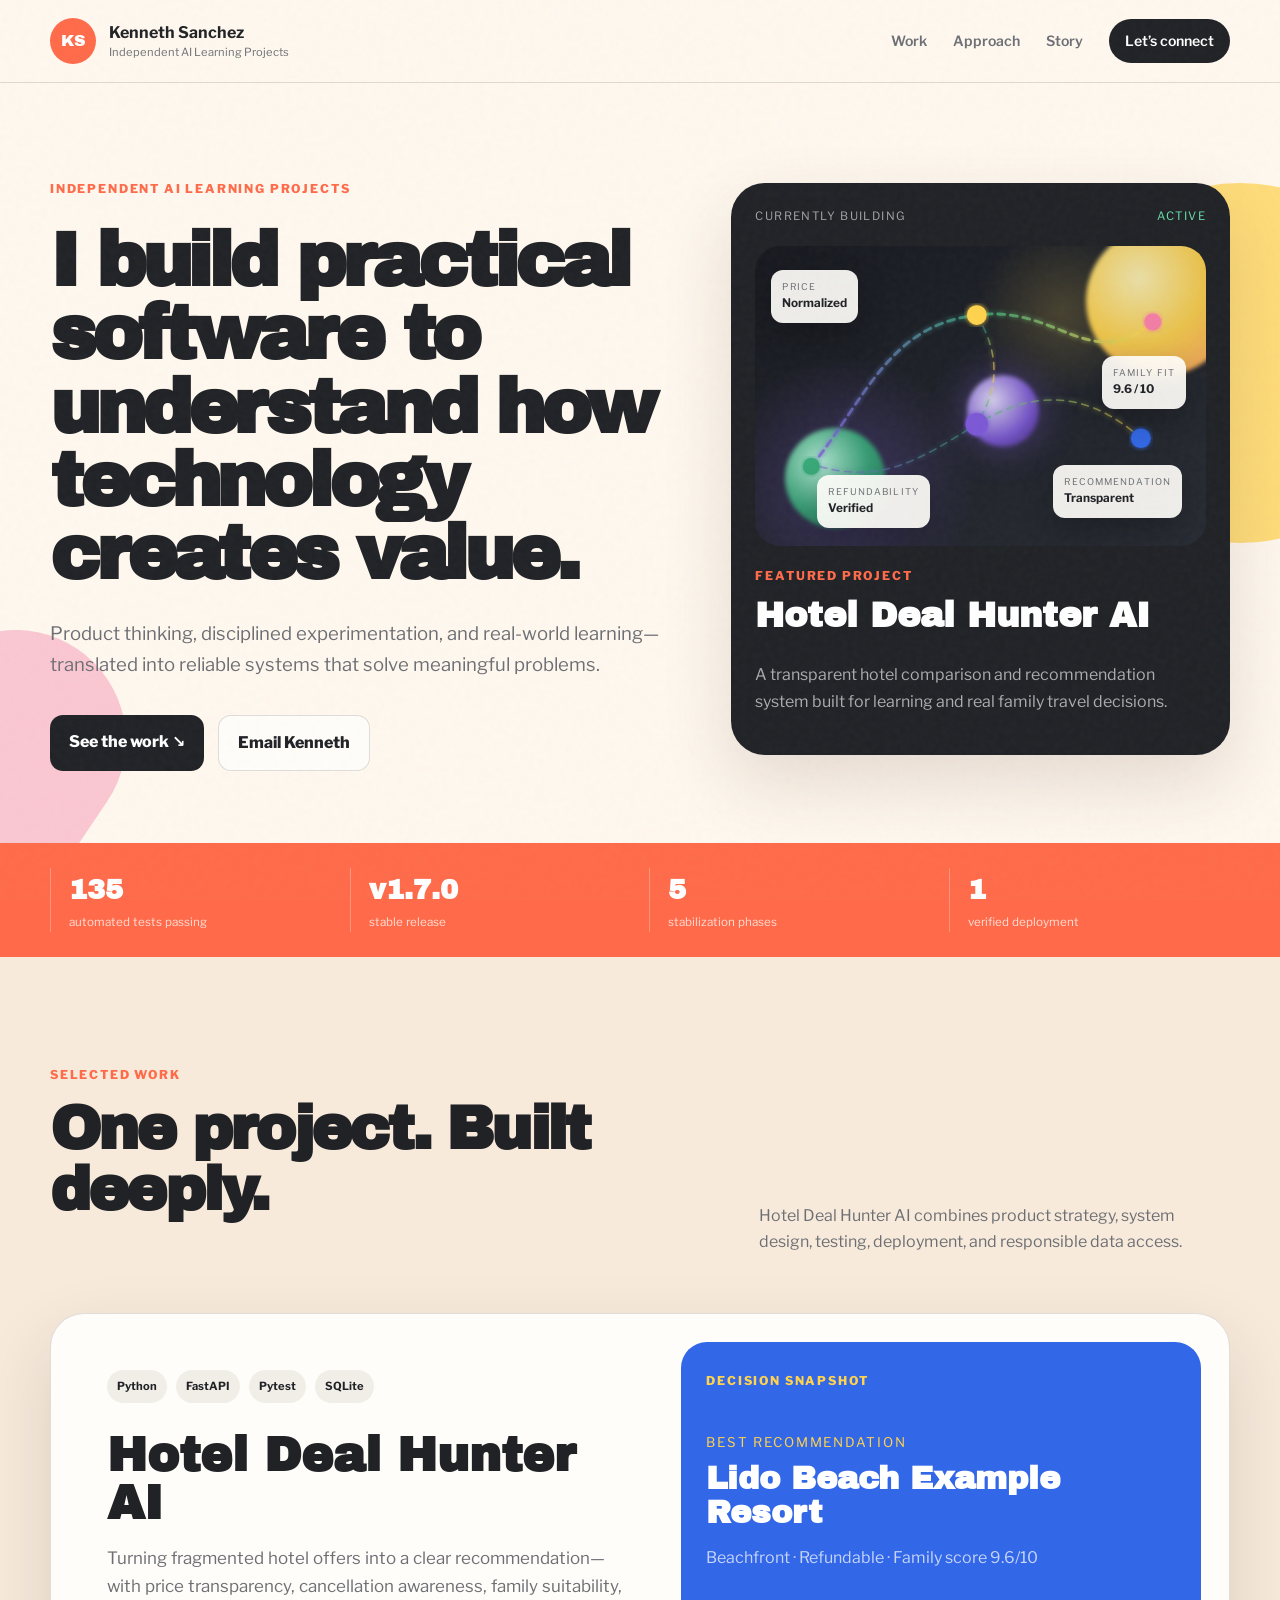
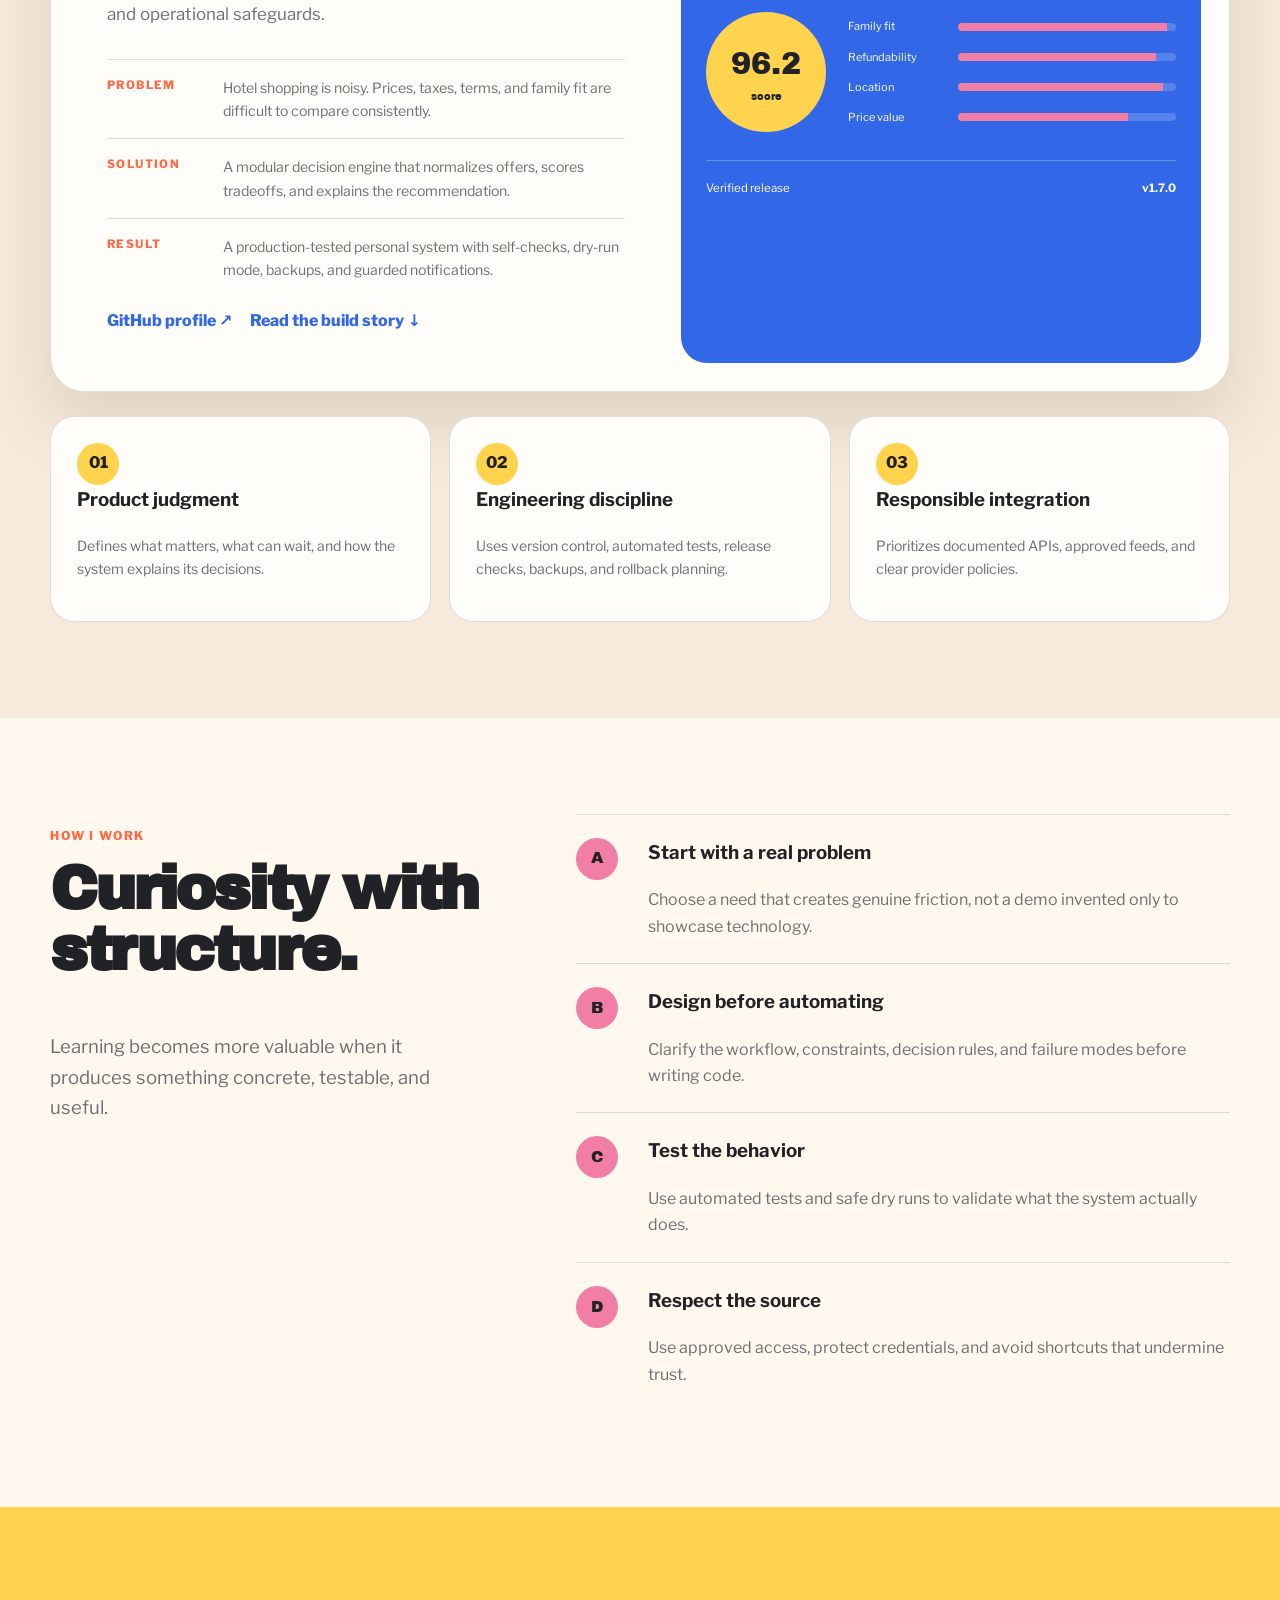
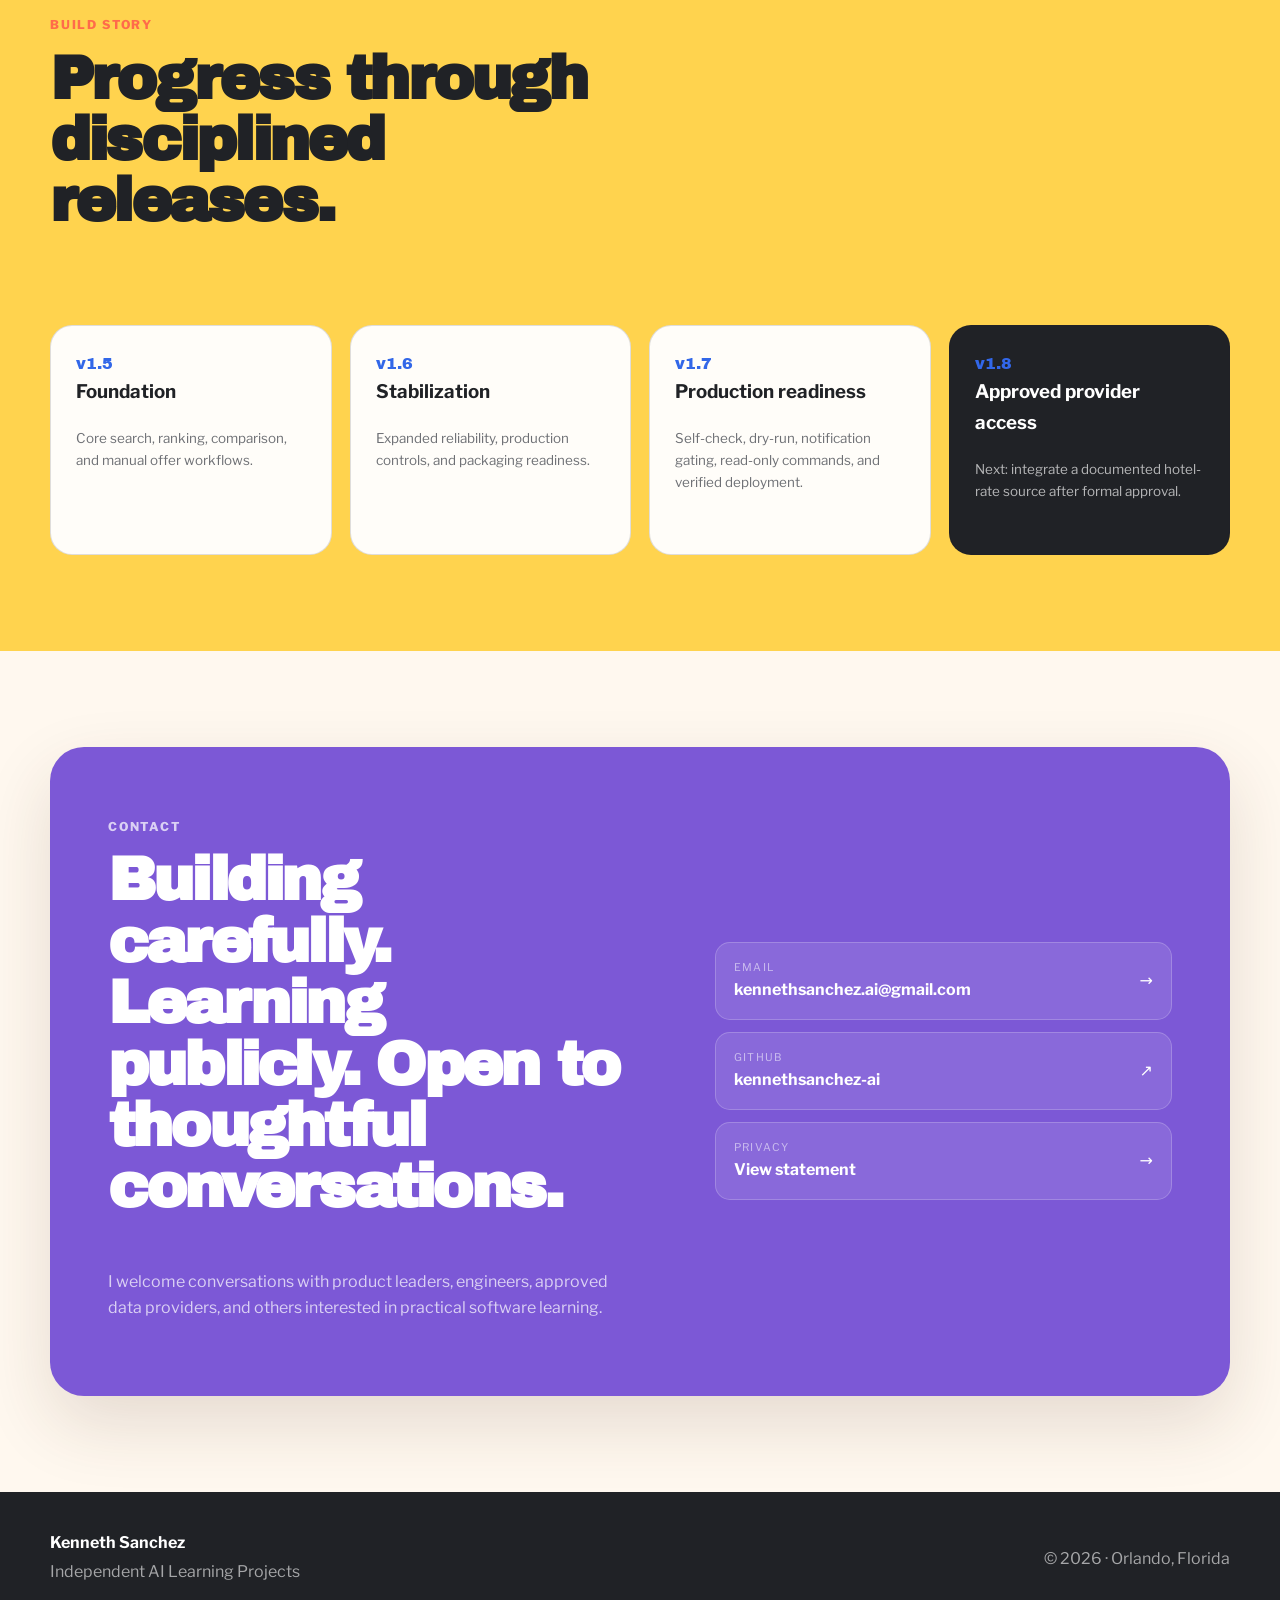
==== commit c0c22435: "Add files via upload Improve featured graph and mobile navigation" ====
--- a/index.html
+++ b/index.html
@@ -1 +1 @@
-<!doctype html><html lang="en"><head><meta charset="utf-8"><meta name="viewport" content="width=device-width,initial-scale=1"><meta name="description" content="Kenneth Sanchez — Independent AI Learning Projects and practical software systems."><meta name="theme-color" content="#ff6b4a"><title>Kenneth Sanchez · Independent AI Learning Projects</title><link rel="preconnect" href="https://fonts.googleapis.com"><link rel="preconnect" href="https://fonts.gstatic.com" crossorigin><link href="https://fonts.googleapis.com/css2?family=Archivo+Black&family=Libre+Franklin:wght@400;500;600;700&display=swap" rel="stylesheet"><link rel="stylesheet" href="styles.css"><script defer src="script.js"></script></head><body><div class="grain"></div><header><div class="wrap nav"><a class="brand" href="#top"><span class="badge">KS</span><span><strong>Kenneth Sanchez</strong><small>Independent AI Learning Projects</small></span></a><nav><a href="#work">Work</a><a href="#approach">Approach</a><a href="#story">Story</a><a class="cta" href="#contact">Let’s connect</a></nav></div></header><main id="top"><section class="hero"><div class="shape s1"></div><div class="shape s2"></div><div class="wrap hero-grid"><div class="reveal"><p class="eyebrow">Independent AI Learning Projects</p><h1>I build practical software to understand how technology creates value.</h1><p class="lead">Product thinking, disciplined experimentation, and real-world learning—translated into reliable systems that solve meaningful problems.</p><div class="actions"><a class="btn dark" href="#work">See the work ↘</a><a class="btn light" href="mailto:kennethsanchez.ai@gmail.com">Email Kenneth</a></div></div><aside class="feature reveal d1"><div class="feature-top"><span>Currently building</span><span class="status">Active</span></div><div class="art"><span class="sun"></span><span class="arch"></span><span class="tile t1">PRICE</span><span class="tile t2">CHOICE</span><span class="tile t3">TRUST</span></div><p class="eyebrow">Featured project</p><h2>Hotel Deal Hunter AI</h2><p>A transparent hotel comparison and recommendation system built for learning and real family travel decisions.</p></aside></div></section><section class="proof"><div class="wrap proof-grid"><article><strong>135</strong><span>automated tests passing</span></article><article><strong>v1.7.0</strong><span>stable release</span></article><article><strong>5</strong><span>stabilization phases</span></article><article><strong>1</strong><span>verified deployment</span></article></div></section><section id="work" class="section cream"><div class="wrap"><div class="section-head reveal"><div><p class="eyebrow">Selected work</p><h2>One project. Built deeply.</h2></div><p>Hotel Deal Hunter AI combines product strategy, system design, testing, deployment, and responsible data access.</p></div><article class="case reveal d1"><div class="case-copy"><div class="tags"><span>Python</span><span>FastAPI</span><span>Pytest</span><span>SQLite</span></div><h3>Hotel Deal Hunter AI</h3><p class="case-lead">Turning fragmented hotel offers into a clear recommendation—with price transparency, cancellation awareness, family suitability, and operational safeguards.</p><div class="details"><div><span>Problem</span><p>Hotel shopping is noisy. Prices, taxes, terms, and family fit are difficult to compare consistently.</p></div><div><span>Solution</span><p>A modular decision engine that normalizes offers, scores tradeoffs, and explains the recommendation.</p></div><div><span>Result</span><p>A production-tested personal system with self-checks, dry-run mode, backups, and guarded notifications.</p></div></div><div class="links"><a href="https://github.com/kennethsanchez-ai" target="_blank">GitHub profile ↗</a><a href="#story">Read the build story ↓</a></div></div><div class="visual"><span class="eyebrow inverse">Decision snapshot</span><div class="rec"><small>Best recommendation</small><h4>Lido Beach Example Resort</h4><p>Beachfront · Refundable · Family score 9.6/10</p></div><div class="score-layout"><div class="score">96.2<span>score</span></div><div class="bars"><div><span>Family fit</span><i style="--w:96%"></i></div><div><span>Refundability</span><i style="--w:91%"></i></div><div><span>Location</span><i style="--w:94%"></i></div><div><span>Price value</span><i style="--w:78%"></i></div></div></div><div class="vfoot"><span>Verified release</span><b>v1.7.0</b></div></div></article><div class="cards"><article class="reveal"><span>01</span><h3>Product judgment</h3><p>Defines what matters, what can wait, and how the system explains its decisions.</p></article><article class="reveal d1"><span>02</span><h3>Engineering discipline</h3><p>Uses version control, automated tests, release checks, backups, and rollback planning.</p></article><article class="reveal d2"><span>03</span><h3>Responsible integration</h3><p>Prioritizes documented APIs, approved feeds, and clear provider policies.</p></article></div></div></section><section id="approach" class="section"><div class="wrap approach"><div class="reveal"><p class="eyebrow">How I work</p><h2>Curiosity with structure.</h2><p class="lead">Learning becomes more valuable when it produces something concrete, testable, and useful.</p></div><div class="principles"><article class="reveal"><span>A</span><div><h3>Start with a real problem</h3><p>Choose a need that creates genuine friction, not a demo invented only to showcase technology.</p></div></article><article class="reveal d1"><span>B</span><div><h3>Design before automating</h3><p>Clarify the workflow, constraints, decision rules, and failure modes before writing code.</p></div></article><article class="reveal d2"><span>C</span><div><h3>Test the behavior</h3><p>Use automated tests and safe dry runs to validate what the system actually does.</p></div></article><article class="reveal d3"><span>D</span><div><h3>Respect the source</h3><p>Use approved access, protect credentials, and avoid shortcuts that undermine trust.</p></div></article></div></div></section><section id="story" class="section yellow"><div class="wrap"><div class="section-head reveal"><div><p class="eyebrow">Build story</p><h2>Progress through disciplined releases.</h2></div></div><div class="timeline"><article class="reveal"><span>v1.5</span><h3>Foundation</h3><p>Core search, ranking, comparison, and manual offer workflows.</p></article><article class="reveal d1"><span>v1.6</span><h3>Stabilization</h3><p>Expanded reliability, production controls, and packaging readiness.</p></article><article class="reveal d2"><span>v1.7</span><h3>Production readiness</h3><p>Self-check, dry-run, notification gating, read-only commands, and verified deployment.</p></article><article class="reveal d3 future"><span>v1.8</span><h3>Approved provider access</h3><p>Next: integrate a documented hotel-rate source after formal approval.</p></article></div></div></section><section id="contact" class="section"><div class="wrap contact reveal"><div><p class="eyebrow inverse">Contact</p><h2>Building carefully. Learning publicly. Open to thoughtful conversations.</h2><p>I welcome conversations with product leaders, engineers, approved data providers, and others interested in practical software learning.</p></div><div class="contact-links"><a href="mailto:kennethsanchez.ai@gmail.com"><span>Email</span><strong>kennethsanchez.ai@gmail.com</strong><i>→</i></a><a href="https://github.com/kennethsanchez-ai" target="_blank"><span>GitHub</span><strong>kennethsanchez-ai</strong><i>↗</i></a><a href="privacy.html"><span>Privacy</span><strong>View statement</strong><i>→</i></a></div></div></section></main><footer><div class="wrap footer"><div><strong>Kenneth Sanchez</strong><span>Independent AI Learning Projects</span></div><p>© 2026 · Orlando, Florida</p></div></footer></body></html>+<!doctype html><html lang="en"><head><meta charset="utf-8"><meta name="viewport" content="width=device-width,initial-scale=1"><meta name="description" content="Kenneth Sanchez — Independent AI Learning Projects and practical software systems."><meta name="theme-color" content="#ff6b4a"><title>Kenneth Sanchez · Independent AI Learning Projects</title><link rel="preconnect" href="https://fonts.googleapis.com"><link rel="preconnect" href="https://fonts.gstatic.com" crossorigin><link href="https://fonts.googleapis.com/css2?family=Archivo+Black&family=Libre+Franklin:wght@400;500;600;700&display=swap" rel="stylesheet"><link rel="stylesheet" href="styles.css"><script defer src="script.js"></script></head><body><div class="grain"></div><header><div class="wrap nav"><a class="brand" href="#top"><span class="badge">KS</span><span><strong>Kenneth Sanchez</strong><small>Independent AI Learning Projects</small></span></a><nav><a href="#work">Work</a><a href="#approach">Approach</a><a href="#story">Story</a><a class="cta" href="#contact">Let’s connect</a></nav></div></header><main id="top"><section class="hero"><div class="shape s1"></div><div class="shape s2"></div><div class="wrap hero-grid"><div class="reveal"><p class="eyebrow">Independent AI Learning Projects</p><h1>I build practical software to understand how technology creates value.</h1><p class="lead">Product thinking, disciplined experimentation, and real-world learning—translated into reliable systems that solve meaningful problems.</p><div class="actions"><a class="btn dark" href="#work">See the work ↘</a><a class="btn light" href="mailto:kennethsanchez.ai@gmail.com">Email Kenneth</a></div></div><aside class="feature reveal d1"><div class="feature-top"><span>Currently building</span><span class="status">Active</span></div><div class="art crypto-art" aria-label="Transparent hotel comparison and recommendation network"><div class="ethereal-orb orb-a"></div><div class="ethereal-orb orb-b"></div><div class="ethereal-orb orb-c"></div><svg class="network" viewBox="0 0 640 420" role="img" aria-label="Hotel decision network"><defs><linearGradient id="lineGlow" x1="0" x2="1"><stop offset="0%" stop-color="#7c58d6"/><stop offset="50%" stop-color="#38a878"/><stop offset="100%" stop-color="#ffd34e"/></linearGradient><filter id="softGlow"><feGaussianBlur stdDeviation="4" result="blur"/><feMerge><feMergeNode in="blur"/><feMergeNode in="SourceGraphic"/></feMerge></filter></defs><path class="network-line" d="M80 310 C160 210 190 110 315 95 C430 80 475 180 565 105"/><path class="network-line thin" d="M92 310 C180 335 235 300 315 250 C400 198 475 205 548 270"/><path class="network-line thin" d="M315 95 C345 145 350 195 315 250"/><circle cx="80" cy="310" r="12" class="node node-one"/><circle cx="315" cy="95" r="14" class="node node-two"/><circle cx="315" cy="250" r="16" class="node node-three"/><circle cx="565" cy="105" r="12" class="node node-four"/><circle cx="548" cy="270" r="14" class="node node-five"/></svg><div class="signal-card sig-a"><span>PRICE</span><strong>Normalized</strong></div><div class="signal-card sig-b"><span>FAMILY FIT</span><strong>9.6 / 10</strong></div><div class="signal-card sig-c"><span>REFUNDABILITY</span><strong>Verified</strong></div><div class="signal-card sig-d"><span>RECOMMENDATION</span><strong>Transparent</strong></div></div><p class="eyebrow">Featured project</p><h2>Hotel Deal Hunter AI</h2><p>A transparent hotel comparison and recommendation system built for learning and real family travel decisions.</p></aside></div></section><section class="proof"><div class="wrap proof-grid"><article><strong>135</strong><span>automated tests passing</span></article><article><strong>v1.7.0</strong><span>stable release</span></article><article><strong>5</strong><span>stabilization phases</span></article><article><strong>1</strong><span>verified deployment</span></article></div></section><section class="mobile-carousel-wrap" aria-label="Portfolio sections"><div class="mobile-carousel" id="sectionCarousel"><a class="carousel-slide slide-work" href="#work"><span>01</span><strong>Work</strong><small>Hotel Deal Hunter AI</small></a><a class="carousel-slide slide-approach" href="#approach"><span>02</span><strong>Approach</strong><small>Curiosity with structure</small></a><a class="carousel-slide slide-story" href="#story"><span>03</span><strong>Story</strong><small>Progress through releases</small></a><a class="carousel-slide slide-contact" href="#contact"><span>04</span><strong>Let’s connect</strong><small>Start a conversation</small></a></div><div class="carousel-dots" aria-hidden="true"><button class="dot active" data-index="0"></button><button class="dot" data-index="1"></button><button class="dot" data-index="2"></button><button class="dot" data-index="3"></button></div></section><section id="work" class="section cream"><div class="wrap"><div class="section-head reveal"><div><p class="eyebrow">Selected work</p><h2>One project. Built deeply.</h2></div><p>Hotel Deal Hunter AI combines product strategy, system design, testing, deployment, and responsible data access.</p></div><article class="case reveal d1"><div class="case-copy"><div class="tags"><span>Python</span><span>FastAPI</span><span>Pytest</span><span>SQLite</span></div><h3>Hotel Deal Hunter AI</h3><p class="case-lead">Turning fragmented hotel offers into a clear recommendation—with price transparency, cancellation awareness, family suitability, and operational safeguards.</p><div class="details"><div><span>Problem</span><p>Hotel shopping is noisy. Prices, taxes, terms, and family fit are difficult to compare consistently.</p></div><div><span>Solution</span><p>A modular decision engine that normalizes offers, scores tradeoffs, and explains the recommendation.</p></div><div><span>Result</span><p>A production-tested personal system with self-checks, dry-run mode, backups, and guarded notifications.</p></div></div><div class="links"><a href="https://github.com/kennethsanchez-ai" target="_blank">GitHub profile ↗</a><a href="#story">Read the build story ↓</a></div></div><div class="visual"><span class="eyebrow inverse">Decision snapshot</span><div class="rec"><small>Best recommendation</small><h4>Lido Beach Example Resort</h4><p>Beachfront · Refundable · Family score 9.6/10</p></div><div class="score-layout"><div class="score">96.2<span>score</span></div><div class="bars"><div><span>Family fit</span><i style="--w:96%"></i></div><div><span>Refundability</span><i style="--w:91%"></i></div><div><span>Location</span><i style="--w:94%"></i></div><div><span>Price value</span><i style="--w:78%"></i></div></div></div><div class="vfoot"><span>Verified release</span><b>v1.7.0</b></div></div></article><div class="cards"><article class="reveal"><span>01</span><h3>Product judgment</h3><p>Defines what matters, what can wait, and how the system explains its decisions.</p></article><article class="reveal d1"><span>02</span><h3>Engineering discipline</h3><p>Uses version control, automated tests, release checks, backups, and rollback planning.</p></article><article class="reveal d2"><span>03</span><h3>Responsible integration</h3><p>Prioritizes documented APIs, approved feeds, and clear provider policies.</p></article></div></div></section><section id="approach" class="section"><div class="wrap approach"><div class="reveal"><p class="eyebrow">How I work</p><h2>Curiosity with structure.</h2><p class="lead">Learning becomes more valuable when it produces something concrete, testable, and useful.</p></div><div class="principles"><article class="reveal"><span>A</span><div><h3>Start with a real problem</h3><p>Choose a need that creates genuine friction, not a demo invented only to showcase technology.</p></div></article><article class="reveal d1"><span>B</span><div><h3>Design before automating</h3><p>Clarify the workflow, constraints, decision rules, and failure modes before writing code.</p></div></article><article class="reveal d2"><span>C</span><div><h3>Test the behavior</h3><p>Use automated tests and safe dry runs to validate what the system actually does.</p></div></article><article class="reveal d3"><span>D</span><div><h3>Respect the source</h3><p>Use approved access, protect credentials, and avoid shortcuts that undermine trust.</p></div></article></div></div></section><section id="story" class="section yellow"><div class="wrap"><div class="section-head reveal"><div><p class="eyebrow">Build story</p><h2>Progress through disciplined releases.</h2></div></div><div class="timeline"><article class="reveal"><span>v1.5</span><h3>Foundation</h3><p>Core search, ranking, comparison, and manual offer workflows.</p></article><article class="reveal d1"><span>v1.6</span><h3>Stabilization</h3><p>Expanded reliability, production controls, and packaging readiness.</p></article><article class="reveal d2"><span>v1.7</span><h3>Production readiness</h3><p>Self-check, dry-run, notification gating, read-only commands, and verified deployment.</p></article><article class="reveal d3 future"><span>v1.8</span><h3>Approved provider access</h3><p>Next: integrate a documented hotel-rate source after formal approval.</p></article></div></div></section><section id="contact" class="section"><div class="wrap contact reveal"><div><p class="eyebrow inverse">Contact</p><h2>Building carefully. Learning publicly. Open to thoughtful conversations.</h2><p>I welcome conversations with product leaders, engineers, approved data providers, and others interested in practical software learning.</p></div><div class="contact-links"><a href="mailto:kennethsanchez.ai@gmail.com"><span>Email</span><strong>kennethsanchez.ai@gmail.com</strong><i>→</i></a><a href="https://github.com/kennethsanchez-ai" target="_blank"><span>GitHub</span><strong>kennethsanchez-ai</strong><i>↗</i></a><a href="privacy.html"><span>Privacy</span><strong>View statement</strong><i>→</i></a></div></div></section></main><footer><div class="wrap footer"><div><strong>Kenneth Sanchez</strong><span>Independent AI Learning Projects</span></div><p>© 2026 · Orlando, Florida</p></div></footer></body></html>
--- a/styles.css
+++ b/styles.css
@@ -1,2 +1,16 @@
 
 :root{--cream:#fff8ef;--cream2:#f7eadb;--ink:#202226;--muted:#6d6f74;--coral:#ff6b4a;--yellow:#ffd34e;--blue:#3267e8;--green:#38a878;--pink:#f27da5;--purple:#7c58d6;--white:#fffdf9;--line:rgba(32,34,38,.14);--shadow:0 28px 70px rgba(71,43,25,.14)}*{box-sizing:border-box}html{scroll-behavior:smooth}body{margin:0;color:var(--ink);background:var(--cream);font-family:"Libre Franklin",system-ui,sans-serif;line-height:1.65}a{color:inherit}.grain{position:fixed;inset:0;pointer-events:none;z-index:50;opacity:.035;background-image:url("data:image/svg+xml,%3Csvg viewBox='0 0 180 180' xmlns='http://www.w3.org/2000/svg'%3E%3Cfilter id='n'%3E%3CfeTurbulence type='fractalNoise' baseFrequency='.8' numOctaves='3' stitchTiles='stitch'/%3E%3C/filter%3E%3Crect width='100%25' height='100%25' filter='url(%23n)'/%3E%3C/svg%3E")}.wrap{width:min(1180px,calc(100% - 48px));margin:auto}header{position:sticky;top:0;z-index:30;background:rgba(255,248,239,.9);backdrop-filter:blur(16px);border-bottom:1px solid var(--line)}.nav{min-height:82px;display:flex;align-items:center;justify-content:space-between;gap:30px}.brand{display:flex;align-items:center;gap:13px;text-decoration:none}.badge{width:46px;height:46px;display:grid;place-items:center;border-radius:50%;background:var(--coral);color:white;font-family:"Archivo Black"}.brand>span:last-child{display:grid;line-height:1.2}.brand small{color:var(--muted);font-size:.7rem;margin-top:4px}nav{display:flex;gap:26px;align-items:center}nav a{text-decoration:none;font-size:.88rem;font-weight:600;color:var(--muted)}.cta{padding:10px 16px;background:var(--ink);color:white!important;border-radius:999px}.hero{position:relative;padding:98px 0 92px;overflow:hidden}.shape{position:absolute;pointer-events:none}.s1{width:360px;height:360px;border-radius:50%;background:var(--yellow);right:-140px;top:100px;opacity:.72}.s2{width:220px;height:420px;border-radius:110px;background:var(--pink);left:-150px;bottom:-190px;transform:rotate(34deg);opacity:.4}.hero-grid{display:grid;grid-template-columns:1.1fr .9fr;gap:72px;align-items:center;position:relative}.eyebrow{color:var(--coral);font-size:.76rem;font-weight:800;text-transform:uppercase;letter-spacing:.15em}h1,h2,h3,h4{margin-top:0}h1{font-family:"Archivo Black";font-size:clamp(3.8rem,7.2vw,7.1rem);line-height:.97;letter-spacing:-.055em;margin:26px 0 28px}.lead{font-size:1.16rem;color:var(--muted)}.actions{display:flex;gap:14px;flex-wrap:wrap;margin-top:34px}.btn{display:inline-flex;padding:14px 19px;border-radius:13px;text-decoration:none;font-weight:800}.dark{background:var(--ink);color:white}.light{background:var(--white);border:1px solid var(--line)}.feature{background:var(--ink);color:white;border-radius:34px;padding:24px;box-shadow:var(--shadow)}.feature-top{display:flex;justify-content:space-between;font-size:.72rem;color:rgba(255,255,255,.58);text-transform:uppercase;letter-spacing:.12em}.status{color:#69dfa8}.art{position:relative;height:300px;margin:20px 0;border-radius:25px;overflow:hidden;background:#2d3037}.sun{position:absolute;width:180px;height:180px;border-radius:50%;background:var(--yellow);right:-22px;top:-20px}.arch{position:absolute;width:180px;height:240px;left:34px;bottom:-72px;border-radius:90px 90px 0 0;background:var(--blue)}.tile{position:absolute;padding:10px 13px;border-radius:11px;font-size:.67rem;font-weight:800;letter-spacing:.1em;box-shadow:0 18px 30px rgba(0,0,0,.2)}.t1{left:18px;top:28px;background:var(--white);color:var(--ink)}.t2{right:22px;top:132px;background:var(--pink);color:var(--ink)}.t3{left:64px;bottom:28px;background:var(--green);color:white}.feature h2{font-family:"Archivo Black";font-size:2.2rem;line-height:1}.feature>p:last-child{color:rgba(255,255,255,.63)}.proof{background:var(--coral);color:white;padding:25px 0}.proof-grid{display:grid;grid-template-columns:repeat(4,1fr);gap:18px}.proof article{display:grid;border-left:1px solid rgba(255,255,255,.28);padding-left:18px}.proof strong{font-family:"Archivo Black";font-size:1.7rem}.proof span{font-size:.73rem;color:rgba(255,255,255,.78)}.section{padding:112px 0}.cream{background:var(--cream2)}.section-head{display:grid;grid-template-columns:1fr .75fr;gap:80px;align-items:end;margin-bottom:42px}.section-head h2,.approach h2,.contact h2{font-family:"Archivo Black";font-size:clamp(2.8rem,5.2vw,5.3rem);line-height:1;letter-spacing:-.045em}.section-head>p{color:var(--muted)}.case{display:grid;grid-template-columns:1.05fr .95fr;gap:28px;padding:28px;border:1px solid var(--line);background:var(--white);border-radius:34px;box-shadow:var(--shadow)}.case-copy{padding:28px}.tags{display:flex;flex-wrap:wrap;gap:9px}.tags span{padding:7px 10px;border-radius:999px;background:#f1eee8;font-size:.7rem;font-weight:700}.case h3{font-family:"Archivo Black";font-size:3rem;line-height:1;margin:28px 0 18px}.case-lead{font-size:1.06rem;color:var(--muted)}.details{display:grid;gap:16px;margin-top:30px}.details div{display:grid;grid-template-columns:100px 1fr;gap:16px;border-top:1px solid var(--line);padding-top:16px}.details span{font-size:.72rem;text-transform:uppercase;letter-spacing:.12em;color:var(--coral);font-weight:800}.details p{margin:0;color:var(--muted);font-size:.88rem}.links{display:flex;gap:18px;flex-wrap:wrap;margin-top:27px}.links a{text-decoration:none;color:var(--blue);font-weight:800}.visual{border-radius:26px;padding:25px;background:var(--blue);color:white}.inverse{color:var(--yellow)}.rec{padding:35px 0 24px}.rec small{color:var(--yellow);text-transform:uppercase;letter-spacing:.13em}.rec h4{font-family:"Archivo Black";font-size:2rem;line-height:1.05;margin:7px 0}.rec p{color:rgba(255,255,255,.72)}.score-layout{display:grid;grid-template-columns:120px 1fr;gap:22px;align-items:center}.score{width:120px;height:120px;border-radius:50%;display:grid;place-items:center;align-content:center;background:var(--yellow);color:var(--ink);font-family:"Archivo Black";font-size:1.9rem}.score span{font-family:inherit;font-size:.62rem}.bars{display:grid;gap:12px}.bars div{display:grid;grid-template-columns:100px 1fr;gap:10px;align-items:center;font-size:.69rem}.bars i{height:8px;border-radius:999px;background:linear-gradient(90deg,var(--pink) var(--w),rgba(255,255,255,.18) var(--w))}.vfoot{display:flex;justify-content:space-between;border-top:1px solid rgba(255,255,255,.25);padding-top:18px;margin-top:28px;font-size:.72rem}.cards{display:grid;grid-template-columns:repeat(3,1fr);gap:18px;margin-top:24px}.cards article{padding:26px;border:1px solid var(--line);background:var(--white);border-radius:24px}.cards article>span{display:inline-grid;place-items:center;width:42px;height:42px;border-radius:50%;background:var(--yellow);font-weight:800}.cards p{color:var(--muted);font-size:.88rem}.approach{display:grid;grid-template-columns:.8fr 1.2fr;gap:90px}.principles article{display:grid;grid-template-columns:52px 1fr;gap:20px;padding:23px 0;border-top:1px solid var(--line)}.principles article>span{width:42px;height:42px;border-radius:50%;display:grid;place-items:center;background:var(--pink);font-family:"Archivo Black"}.principles p{margin:0;color:var(--muted)}.yellow{background:var(--yellow)}.timeline{display:grid;grid-template-columns:repeat(4,1fr);gap:18px}.timeline article{background:var(--white);border-radius:22px;padding:25px;min-height:230px;border:1px solid var(--line)}.timeline span{font-family:"Archivo Black";color:var(--blue)}.timeline p{color:var(--muted);font-size:.84rem}.future{background:var(--ink)!important;color:white}.future p{color:rgba(255,255,255,.68)}.contact{display:grid;grid-template-columns:1.08fr .92fr;gap:70px;background:var(--purple);color:white;border-radius:34px;padding:58px;box-shadow:var(--shadow)}.contact p{color:rgba(255,255,255,.72)}.contact-links{display:grid;gap:12px;align-self:center}.contact-links a{display:grid;grid-template-columns:1fr auto;padding:16px 18px;border-radius:15px;background:rgba(255,255,255,.1);border:1px solid rgba(255,255,255,.2);text-decoration:none}.contact-links span{font-size:.67rem;text-transform:uppercase;letter-spacing:.12em;color:rgba(255,255,255,.56)}.contact-links strong{grid-column:1}.contact-links i{grid-column:2;grid-row:1/span 2;align-self:center;font-style:normal}footer{padding:38px 0 50px;background:var(--ink);color:white}.footer{display:flex;justify-content:space-between;color:rgba(255,255,255,.6)}.footer div{display:grid}.footer strong{color:white}.reveal{opacity:0;transform:translateY(24px);transition:opacity .7s,transform .7s}.reveal.visible{opacity:1;transform:none}.d1{transition-delay:.12s}.d2{transition-delay:.22s}.d3{transition-delay:.32s}@media(max-width:980px){nav{display:none}.hero-grid,.section-head,.case,.approach,.contact{grid-template-columns:1fr}.proof-grid,.timeline{grid-template-columns:1fr 1fr}.cards{grid-template-columns:1fr 1fr}}@media(max-width:620px){.wrap{width:min(100% - 26px,1180px)}.brand small{display:none}.hero,.section{padding:74px 0}h1{font-size:3.5rem}.proof-grid,.cards,.timeline{grid-template-columns:1fr}.case-copy{padding:8px}.score-layout{grid-template-columns:1fr}.contact{padding:30px 22px}.footer{flex-direction:column}}
+
+/* Ethereal featured-project visual */
+.crypto-art{position:relative;background:radial-gradient(circle at 68% 22%,rgba(255,211,78,.18),transparent 22%),radial-gradient(circle at 20% 80%,rgba(124,88,214,.32),transparent 30%),linear-gradient(145deg,#17191f,#272b33)}
+.ethereal-orb{position:absolute;border-radius:50%;filter:blur(2px);opacity:.9}.orb-a{width:150px;height:150px;right:-30px;top:-20px;background:radial-gradient(circle at 35% 35%,#fff4b5,var(--yellow) 48%,#ff9966 100%)}.orb-b{width:100px;height:100px;left:30px;bottom:18px;background:radial-gradient(circle at 35% 35%,#baf6db,var(--green) 52%,#1d6c52 100%)}.orb-c{width:72px;height:72px;left:47%;top:43%;background:radial-gradient(circle at 35% 35%,#e7dfff,var(--purple) 60%,#3c286e 100%);box-shadow:0 0 40px rgba(124,88,214,.55)}
+.network{position:absolute;inset:0;width:100%;height:100%}.network-line{fill:none;stroke:url(#lineGlow);stroke-width:4;filter:url(#softGlow);stroke-linecap:round;opacity:.85;stroke-dasharray:10 8;animation:dash 10s linear infinite}.network-line.thin{stroke-width:2.2;opacity:.6}.node{filter:url(#softGlow)}.node-one{fill:var(--green)}.node-two{fill:var(--yellow)}.node-three{fill:var(--purple)}.node-four{fill:var(--pink)}.node-five{fill:var(--blue)}
+.signal-card{position:absolute;padding:9px 11px;border-radius:12px;background:rgba(255,253,249,.93);color:var(--ink);box-shadow:0 14px 32px rgba(0,0,0,.24);backdrop-filter:blur(8px)}.signal-card span,.signal-card strong{display:block}.signal-card span{font-size:.58rem;letter-spacing:.12em;color:var(--muted)}.signal-card strong{font-size:.74rem}.sig-a{left:16px;top:24px}.sig-b{right:20px;top:110px}.sig-c{left:62px;bottom:18px}.sig-d{right:24px;bottom:28px}@keyframes dash{to{stroke-dashoffset:-180}}
+.mobile-carousel-wrap{display:none}
+/* Slightly more compact desktop rhythm */
+.hero{padding:84px 0 72px}h1{font-size:clamp(3.2rem,5.9vw,5.8rem)}.section{padding:96px 0}.section-head h2,.approach h2,.contact h2{font-size:clamp(2.6rem,4.8vw,4.7rem)}
+@media(max-width:620px){
+  .wrap{width:min(100% - 24px,1180px)}.nav{min-height:68px}.badge{width:40px;height:40px}.hero{padding:52px 0 44px}.hero-grid{gap:28px}h1{font-size:2.55rem;line-height:1.02;margin:18px 0}.lead{font-size:.97rem}.actions{margin-top:22px}.feature{padding:16px;border-radius:26px}.crypto-art{height:230px;margin:14px 0}.signal-card{transform:scale(.84);transform-origin:center}.sig-a{left:2px;top:10px}.sig-b{right:-4px;top:80px}.sig-c{left:18px;bottom:6px}.sig-d{right:0;bottom:12px}.feature h2{font-size:1.6rem}.proof{display:none}
+  .mobile-carousel-wrap{display:block;padding:18px 0 8px;background:var(--cream)}.mobile-carousel{display:grid;grid-auto-flow:column;grid-auto-columns:78%;gap:12px;overflow-x:auto;scroll-snap-type:x mandatory;padding:0 12px 10px;scrollbar-width:none}.mobile-carousel::-webkit-scrollbar{display:none}.carousel-slide{min-height:128px;border-radius:22px;padding:18px;text-decoration:none;scroll-snap-align:start;display:grid;align-content:end;box-shadow:var(--shadow)}.carousel-slide span{font-size:.67rem;font-weight:800;letter-spacing:.12em}.carousel-slide strong{font-family:"Archivo Black";font-size:1.35rem}.carousel-slide small{opacity:.74}.slide-work{background:var(--coral);color:white}.slide-approach{background:var(--pink);color:var(--ink)}.slide-story{background:var(--yellow);color:var(--ink)}.slide-contact{background:var(--purple);color:white}.carousel-dots{display:flex;justify-content:center;gap:7px;margin:3px 0 5px}.dot{width:7px;height:7px;border:0;border-radius:999px;background:#d5c8bb;padding:0}.dot.active{width:22px;background:var(--ink)}
+  .section{padding:66px 0}.section-head{gap:18px;margin-bottom:28px}.section-head h2,.approach h2,.contact h2{font-size:2.35rem}.case{padding:16px;border-radius:24px}.case-copy{padding:4px}.case h3{font-size:2rem}.details div{grid-template-columns:1fr;gap:5px}.visual{padding:20px}.score-layout{grid-template-columns:1fr}.score{width:100px;height:100px}.approach{gap:30px}.principles article{grid-template-columns:44px 1fr;gap:14px}.contact{padding:28px 20px;gap:30px}
+}
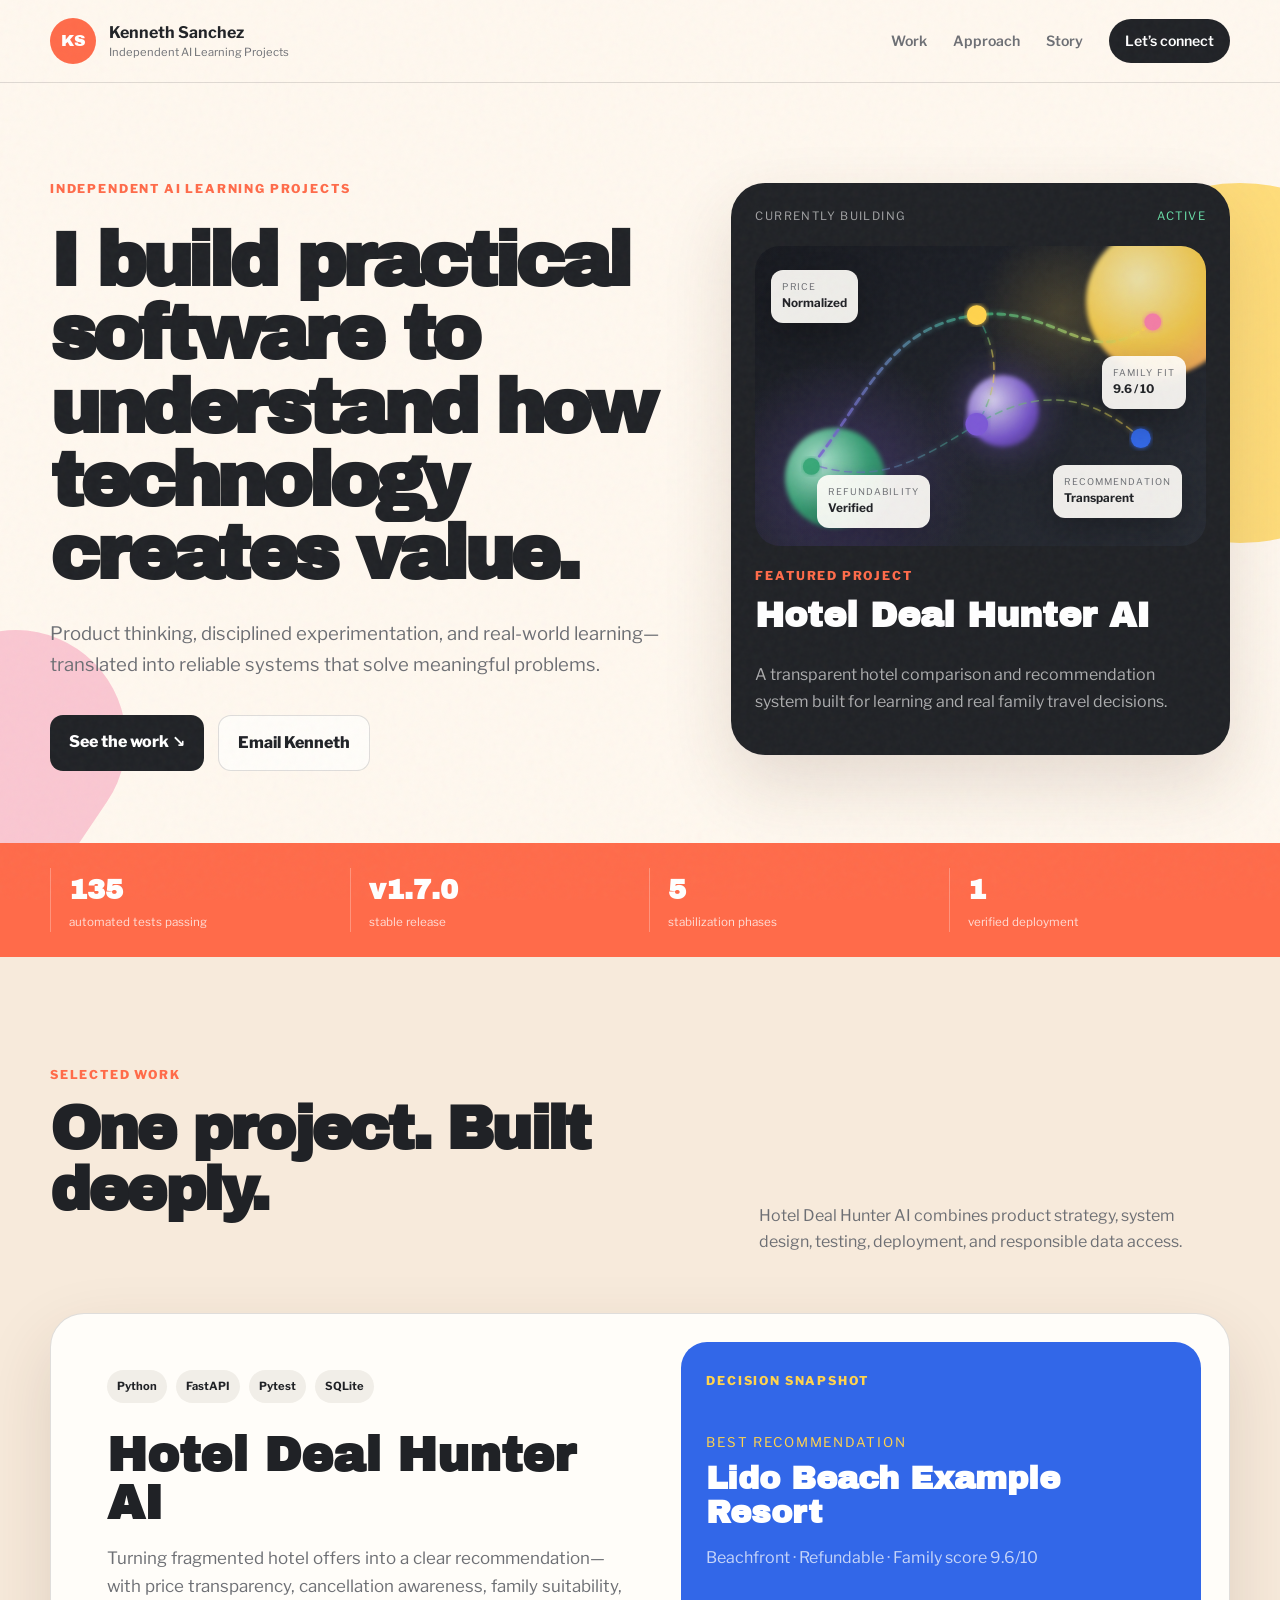
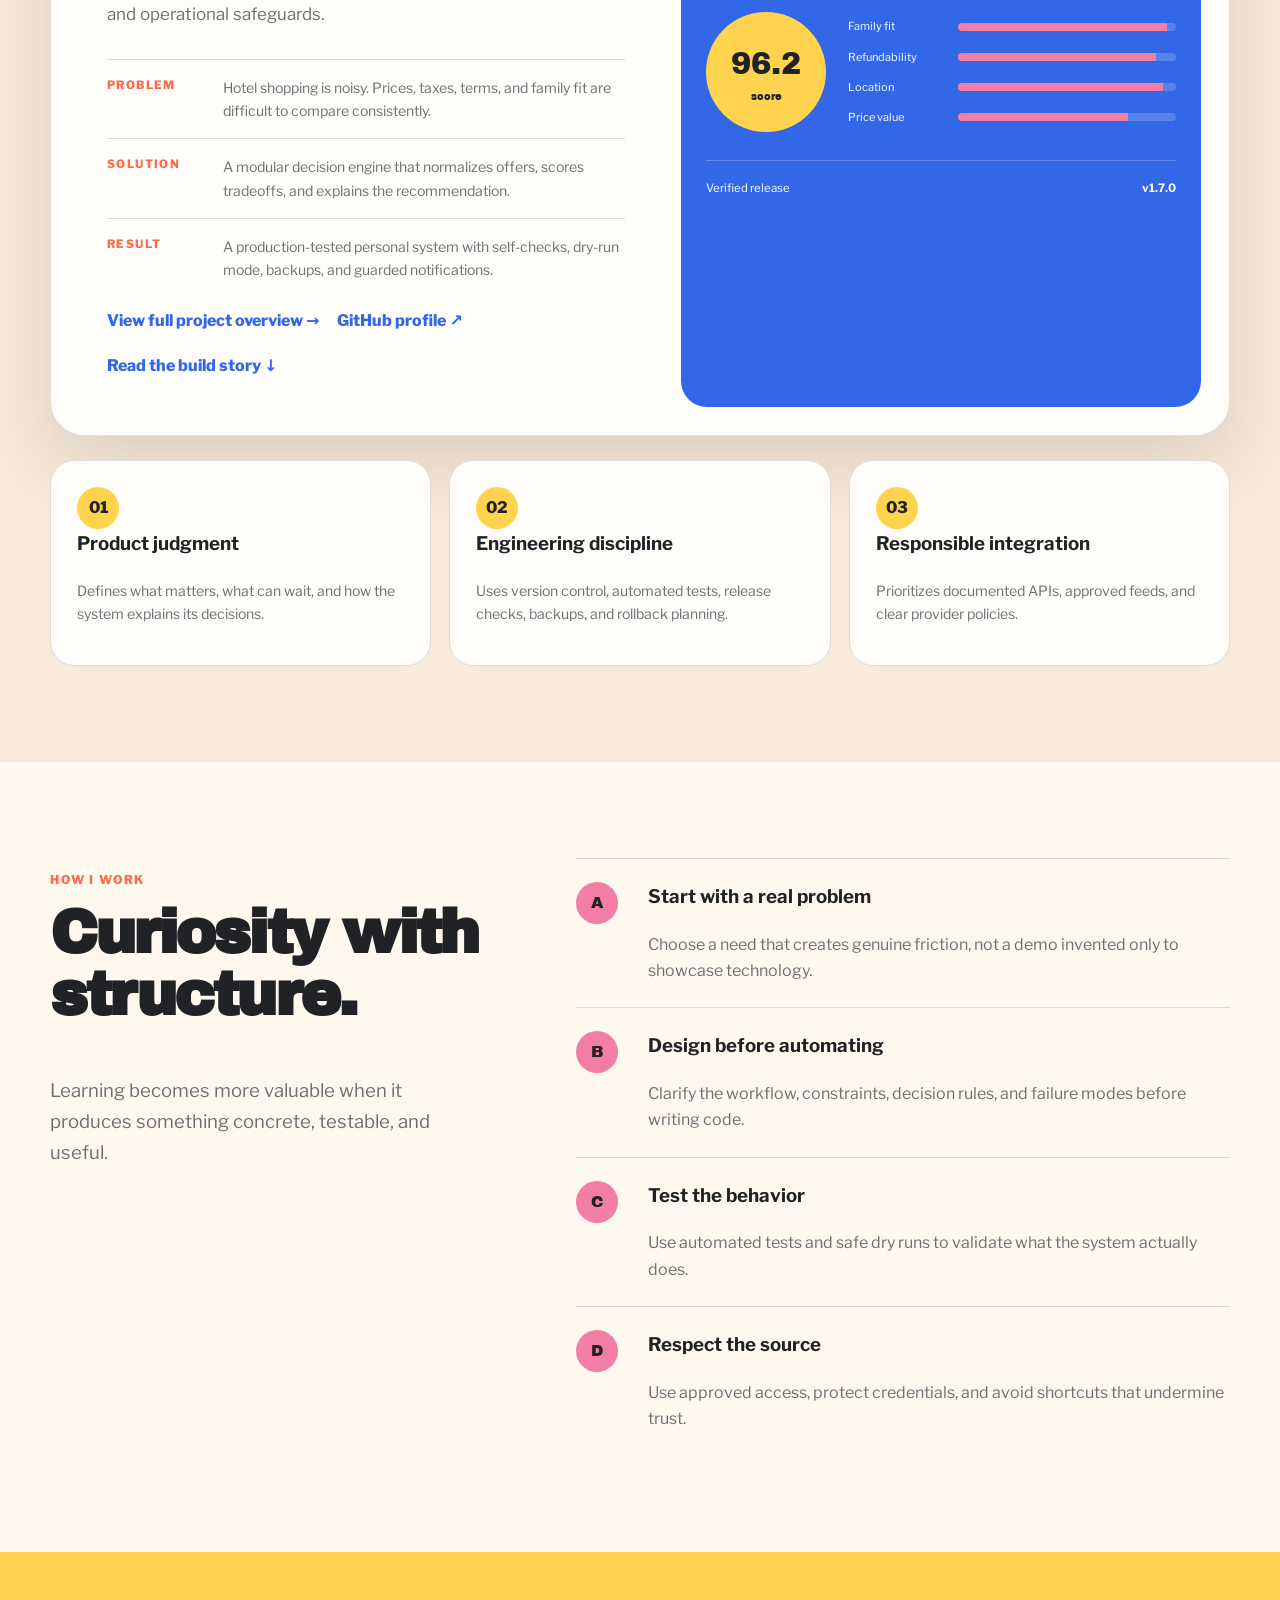
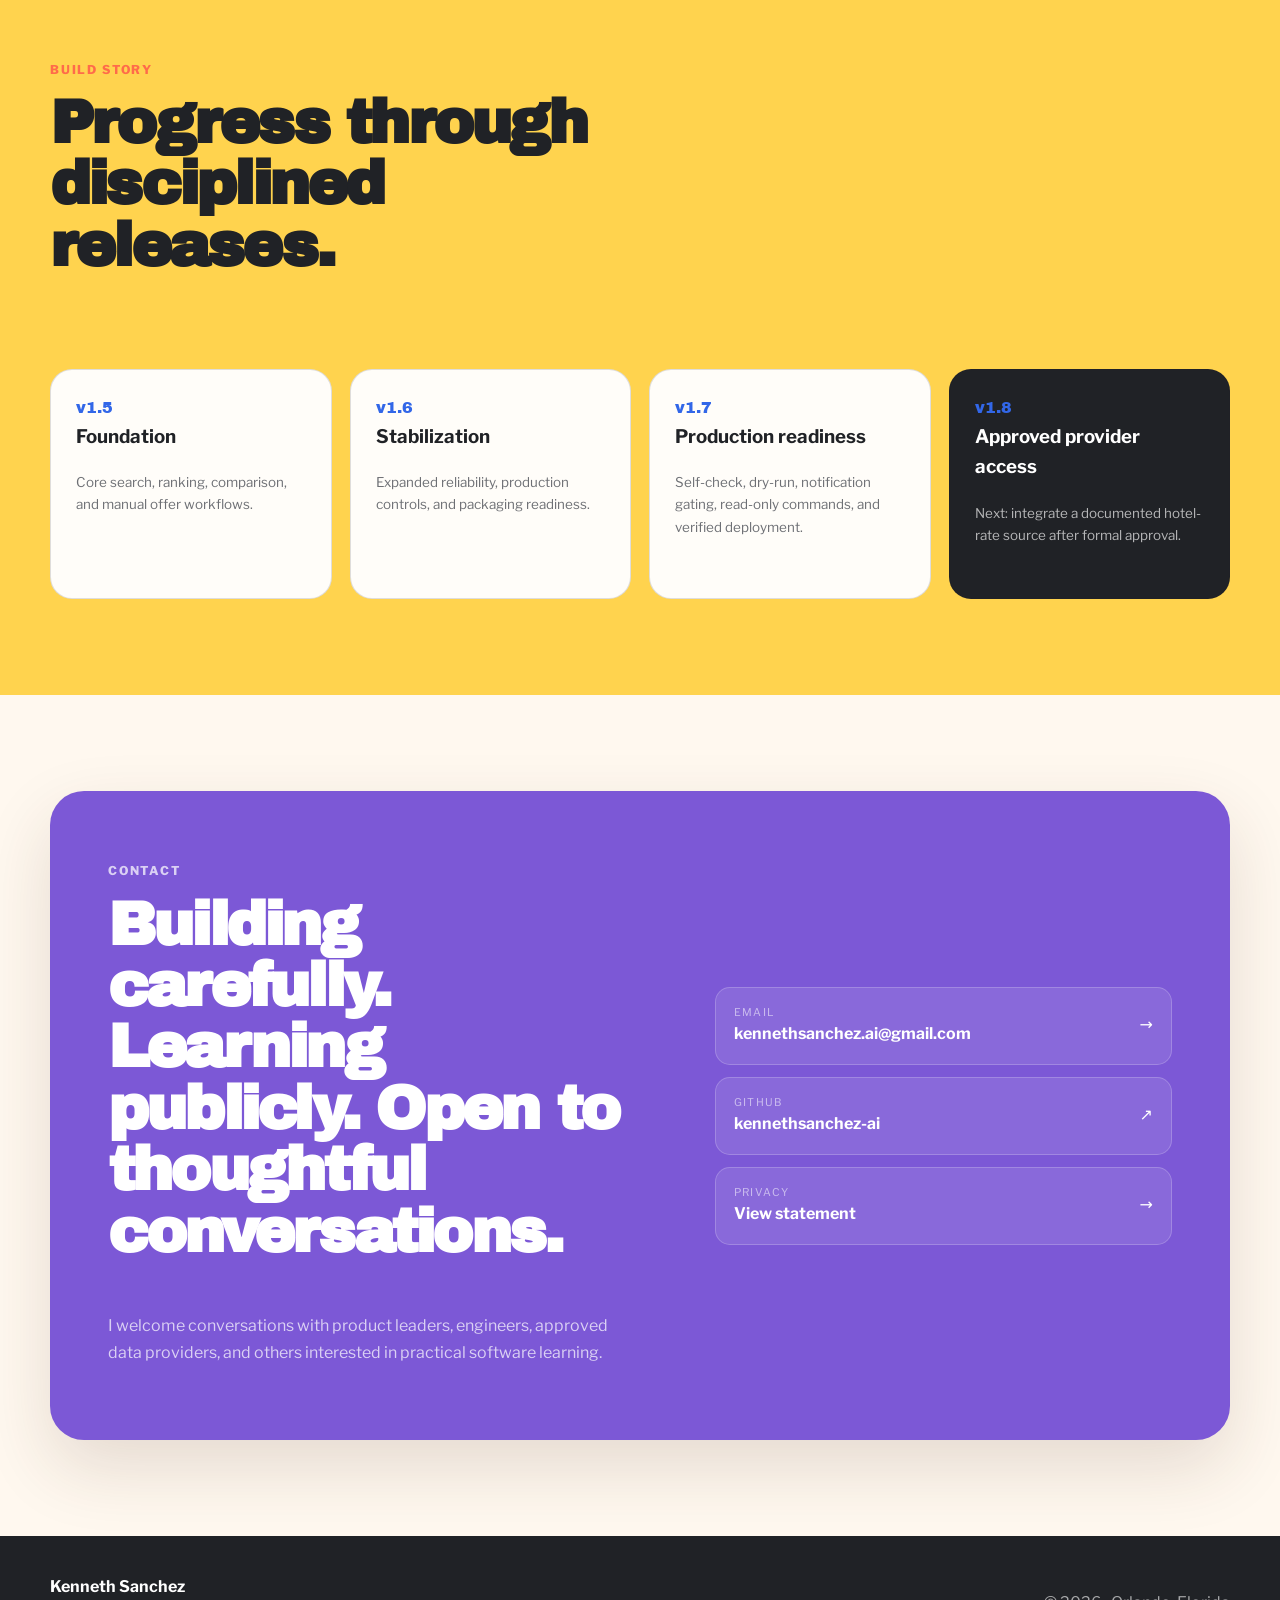
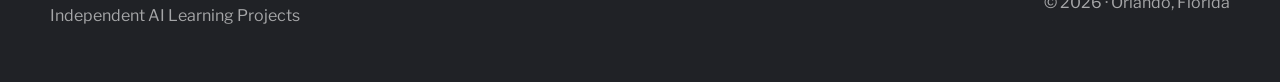
==== commit 443c69d9: "Update index.html Link portfolio to project overview" ====
--- a/index.html
+++ b/index.html
@@ -1 +1 @@
-<!doctype html><html lang="en"><head><meta charset="utf-8"><meta name="viewport" content="width=device-width,initial-scale=1"><meta name="description" content="Kenneth Sanchez — Independent AI Learning Projects and practical software systems."><meta name="theme-color" content="#ff6b4a"><title>Kenneth Sanchez · Independent AI Learning Projects</title><link rel="preconnect" href="https://fonts.googleapis.com"><link rel="preconnect" href="https://fonts.gstatic.com" crossorigin><link href="https://fonts.googleapis.com/css2?family=Archivo+Black&family=Libre+Franklin:wght@400;500;600;700&display=swap" rel="stylesheet"><link rel="stylesheet" href="styles.css"><script defer src="script.js"></script></head><body><div class="grain"></div><header><div class="wrap nav"><a class="brand" href="#top"><span class="badge">KS</span><span><strong>Kenneth Sanchez</strong><small>Independent AI Learning Projects</small></span></a><nav><a href="#work">Work</a><a href="#approach">Approach</a><a href="#story">Story</a><a class="cta" href="#contact">Let’s connect</a></nav></div></header><main id="top"><section class="hero"><div class="shape s1"></div><div class="shape s2"></div><div class="wrap hero-grid"><div class="reveal"><p class="eyebrow">Independent AI Learning Projects</p><h1>I build practical software to understand how technology creates value.</h1><p class="lead">Product thinking, disciplined experimentation, and real-world learning—translated into reliable systems that solve meaningful problems.</p><div class="actions"><a class="btn dark" href="#work">See the work ↘</a><a class="btn light" href="mailto:kennethsanchez.ai@gmail.com">Email Kenneth</a></div></div><aside class="feature reveal d1"><div class="feature-top"><span>Currently building</span><span class="status">Active</span></div><div class="art crypto-art" aria-label="Transparent hotel comparison and recommendation network"><div class="ethereal-orb orb-a"></div><div class="ethereal-orb orb-b"></div><div class="ethereal-orb orb-c"></div><svg class="network" viewBox="0 0 640 420" role="img" aria-label="Hotel decision network"><defs><linearGradient id="lineGlow" x1="0" x2="1"><stop offset="0%" stop-color="#7c58d6"/><stop offset="50%" stop-color="#38a878"/><stop offset="100%" stop-color="#ffd34e"/></linearGradient><filter id="softGlow"><feGaussianBlur stdDeviation="4" result="blur"/><feMerge><feMergeNode in="blur"/><feMergeNode in="SourceGraphic"/></feMerge></filter></defs><path class="network-line" d="M80 310 C160 210 190 110 315 95 C430 80 475 180 565 105"/><path class="network-line thin" d="M92 310 C180 335 235 300 315 250 C400 198 475 205 548 270"/><path class="network-line thin" d="M315 95 C345 145 350 195 315 250"/><circle cx="80" cy="310" r="12" class="node node-one"/><circle cx="315" cy="95" r="14" class="node node-two"/><circle cx="315" cy="250" r="16" class="node node-three"/><circle cx="565" cy="105" r="12" class="node node-four"/><circle cx="548" cy="270" r="14" class="node node-five"/></svg><div class="signal-card sig-a"><span>PRICE</span><strong>Normalized</strong></div><div class="signal-card sig-b"><span>FAMILY FIT</span><strong>9.6 / 10</strong></div><div class="signal-card sig-c"><span>REFUNDABILITY</span><strong>Verified</strong></div><div class="signal-card sig-d"><span>RECOMMENDATION</span><strong>Transparent</strong></div></div><p class="eyebrow">Featured project</p><h2>Hotel Deal Hunter AI</h2><p>A transparent hotel comparison and recommendation system built for learning and real family travel decisions.</p></aside></div></section><section class="proof"><div class="wrap proof-grid"><article><strong>135</strong><span>automated tests passing</span></article><article><strong>v1.7.0</strong><span>stable release</span></article><article><strong>5</strong><span>stabilization phases</span></article><article><strong>1</strong><span>verified deployment</span></article></div></section><section class="mobile-carousel-wrap" aria-label="Portfolio sections"><div class="mobile-carousel" id="sectionCarousel"><a class="carousel-slide slide-work" href="#work"><span>01</span><strong>Work</strong><small>Hotel Deal Hunter AI</small></a><a class="carousel-slide slide-approach" href="#approach"><span>02</span><strong>Approach</strong><small>Curiosity with structure</small></a><a class="carousel-slide slide-story" href="#story"><span>03</span><strong>Story</strong><small>Progress through releases</small></a><a class="carousel-slide slide-contact" href="#contact"><span>04</span><strong>Let’s connect</strong><small>Start a conversation</small></a></div><div class="carousel-dots" aria-hidden="true"><button class="dot active" data-index="0"></button><button class="dot" data-index="1"></button><button class="dot" data-index="2"></button><button class="dot" data-index="3"></button></div></section><section id="work" class="section cream"><div class="wrap"><div class="section-head reveal"><div><p class="eyebrow">Selected work</p><h2>One project. Built deeply.</h2></div><p>Hotel Deal Hunter AI combines product strategy, system design, testing, deployment, and responsible data access.</p></div><article class="case reveal d1"><div class="case-copy"><div class="tags"><span>Python</span><span>FastAPI</span><span>Pytest</span><span>SQLite</span></div><h3>Hotel Deal Hunter AI</h3><p class="case-lead">Turning fragmented hotel offers into a clear recommendation—with price transparency, cancellation awareness, family suitability, and operational safeguards.</p><div class="details"><div><span>Problem</span><p>Hotel shopping is noisy. Prices, taxes, terms, and family fit are difficult to compare consistently.</p></div><div><span>Solution</span><p>A modular decision engine that normalizes offers, scores tradeoffs, and explains the recommendation.</p></div><div><span>Result</span><p>A production-tested personal system with self-checks, dry-run mode, backups, and guarded notifications.</p></div></div><div class="links"><a href="https://github.com/kennethsanchez-ai" target="_blank">GitHub profile ↗</a><a href="#story">Read the build story ↓</a></div></div><div class="visual"><span class="eyebrow inverse">Decision snapshot</span><div class="rec"><small>Best recommendation</small><h4>Lido Beach Example Resort</h4><p>Beachfront · Refundable · Family score 9.6/10</p></div><div class="score-layout"><div class="score">96.2<span>score</span></div><div class="bars"><div><span>Family fit</span><i style="--w:96%"></i></div><div><span>Refundability</span><i style="--w:91%"></i></div><div><span>Location</span><i style="--w:94%"></i></div><div><span>Price value</span><i style="--w:78%"></i></div></div></div><div class="vfoot"><span>Verified release</span><b>v1.7.0</b></div></div></article><div class="cards"><article class="reveal"><span>01</span><h3>Product judgment</h3><p>Defines what matters, what can wait, and how the system explains its decisions.</p></article><article class="reveal d1"><span>02</span><h3>Engineering discipline</h3><p>Uses version control, automated tests, release checks, backups, and rollback planning.</p></article><article class="reveal d2"><span>03</span><h3>Responsible integration</h3><p>Prioritizes documented APIs, approved feeds, and clear provider policies.</p></article></div></div></section><section id="approach" class="section"><div class="wrap approach"><div class="reveal"><p class="eyebrow">How I work</p><h2>Curiosity with structure.</h2><p class="lead">Learning becomes more valuable when it produces something concrete, testable, and useful.</p></div><div class="principles"><article class="reveal"><span>A</span><div><h3>Start with a real problem</h3><p>Choose a need that creates genuine friction, not a demo invented only to showcase technology.</p></div></article><article class="reveal d1"><span>B</span><div><h3>Design before automating</h3><p>Clarify the workflow, constraints, decision rules, and failure modes before writing code.</p></div></article><article class="reveal d2"><span>C</span><div><h3>Test the behavior</h3><p>Use automated tests and safe dry runs to validate what the system actually does.</p></div></article><article class="reveal d3"><span>D</span><div><h3>Respect the source</h3><p>Use approved access, protect credentials, and avoid shortcuts that undermine trust.</p></div></article></div></div></section><section id="story" class="section yellow"><div class="wrap"><div class="section-head reveal"><div><p class="eyebrow">Build story</p><h2>Progress through disciplined releases.</h2></div></div><div class="timeline"><article class="reveal"><span>v1.5</span><h3>Foundation</h3><p>Core search, ranking, comparison, and manual offer workflows.</p></article><article class="reveal d1"><span>v1.6</span><h3>Stabilization</h3><p>Expanded reliability, production controls, and packaging readiness.</p></article><article class="reveal d2"><span>v1.7</span><h3>Production readiness</h3><p>Self-check, dry-run, notification gating, read-only commands, and verified deployment.</p></article><article class="reveal d3 future"><span>v1.8</span><h3>Approved provider access</h3><p>Next: integrate a documented hotel-rate source after formal approval.</p></article></div></div></section><section id="contact" class="section"><div class="wrap contact reveal"><div><p class="eyebrow inverse">Contact</p><h2>Building carefully. Learning publicly. Open to thoughtful conversations.</h2><p>I welcome conversations with product leaders, engineers, approved data providers, and others interested in practical software learning.</p></div><div class="contact-links"><a href="mailto:kennethsanchez.ai@gmail.com"><span>Email</span><strong>kennethsanchez.ai@gmail.com</strong><i>→</i></a><a href="https://github.com/kennethsanchez-ai" target="_blank"><span>GitHub</span><strong>kennethsanchez-ai</strong><i>↗</i></a><a href="privacy.html"><span>Privacy</span><strong>View statement</strong><i>→</i></a></div></div></section></main><footer><div class="wrap footer"><div><strong>Kenneth Sanchez</strong><span>Independent AI Learning Projects</span></div><p>© 2026 · Orlando, Florida</p></div></footer></body></html>+<!doctype html><html lang="en"><head><meta charset="utf-8"><meta name="viewport" content="width=device-width,initial-scale=1"><meta name="description" content="Kenneth Sanchez — Independent AI Learning Projects and practical software systems."><meta name="theme-color" content="#ff6b4a"><title>Kenneth Sanchez · Independent AI Learning Projects</title><link rel="preconnect" href="https://fonts.googleapis.com"><link rel="preconnect" href="https://fonts.gstatic.com" crossorigin><link href="https://fonts.googleapis.com/css2?family=Archivo+Black&family=Libre+Franklin:wght@400;500;600;700&display=swap" rel="stylesheet"><link rel="stylesheet" href="styles.css"><script defer src="script.js"></script></head><body><div class="grain"></div><header><div class="wrap nav"><a class="brand" href="#top"><span class="badge">KS</span><span><strong>Kenneth Sanchez</strong><small>Independent AI Learning Projects</small></span></a><nav><a href="#work">Work</a><a href="#approach">Approach</a><a href="#story">Story</a><a class="cta" href="#contact">Let’s connect</a></nav></div></header><main id="top"><section class="hero"><div class="shape s1"></div><div class="shape s2"></div><div class="wrap hero-grid"><div class="reveal"><p class="eyebrow">Independent AI Learning Projects</p><h1>I build practical software to understand how technology creates value.</h1><p class="lead">Product thinking, disciplined experimentation, and real-world learning—translated into reliable systems that solve meaningful problems.</p><div class="actions"><a class="btn dark" href="#work">See the work ↘</a><a class="btn light" href="mailto:kennethsanchez.ai@gmail.com">Email Kenneth</a></div></div><aside class="feature reveal d1"><div class="feature-top"><span>Currently building</span><span class="status">Active</span></div><div class="art crypto-art" aria-label="Transparent hotel comparison and recommendation network"><div class="ethereal-orb orb-a"></div><div class="ethereal-orb orb-b"></div><div class="ethereal-orb orb-c"></div><svg class="network" viewBox="0 0 640 420" role="img" aria-label="Hotel decision network"><defs><linearGradient id="lineGlow" x1="0" x2="1"><stop offset="0%" stop-color="#7c58d6"/><stop offset="50%" stop-color="#38a878"/><stop offset="100%" stop-color="#ffd34e"/></linearGradient><filter id="softGlow"><feGaussianBlur stdDeviation="4" result="blur"/><feMerge><feMergeNode in="blur"/><feMergeNode in="SourceGraphic"/></feMerge></filter></defs><path class="network-line" d="M80 310 C160 210 190 110 315 95 C430 80 475 180 565 105"/><path class="network-line thin" d="M92 310 C180 335 235 300 315 250 C400 198 475 205 548 270"/><path class="network-line thin" d="M315 95 C345 145 350 195 315 250"/><circle cx="80" cy="310" r="12" class="node node-one"/><circle cx="315" cy="95" r="14" class="node node-two"/><circle cx="315" cy="250" r="16" class="node node-three"/><circle cx="565" cy="105" r="12" class="node node-four"/><circle cx="548" cy="270" r="14" class="node node-five"/></svg><div class="signal-card sig-a"><span>PRICE</span><strong>Normalized</strong></div><div class="signal-card sig-b"><span>FAMILY FIT</span><strong>9.6 / 10</strong></div><div class="signal-card sig-c"><span>REFUNDABILITY</span><strong>Verified</strong></div><div class="signal-card sig-d"><span>RECOMMENDATION</span><strong>Transparent</strong></div></div><p class="eyebrow">Featured project</p><h2>Hotel Deal Hunter AI</h2><p>A transparent hotel comparison and recommendation system built for learning and real family travel decisions.</p></aside></div></section><section class="proof"><div class="wrap proof-grid"><article><strong>135</strong><span>automated tests passing</span></article><article><strong>v1.7.0</strong><span>stable release</span></article><article><strong>5</strong><span>stabilization phases</span></article><article><strong>1</strong><span>verified deployment</span></article></div></section><section class="mobile-carousel-wrap" aria-label="Portfolio sections"><div class="mobile-carousel" id="sectionCarousel"><a class="carousel-slide slide-work" href="#work"><span>01</span><strong>Work</strong><small>Hotel Deal Hunter AI</small></a><a class="carousel-slide slide-approach" href="#approach"><span>02</span><strong>Approach</strong><small>Curiosity with structure</small></a><a class="carousel-slide slide-story" href="#story"><span>03</span><strong>Story</strong><small>Progress through releases</small></a><a class="carousel-slide slide-contact" href="#contact"><span>04</span><strong>Let’s connect</strong><small>Start a conversation</small></a></div><div class="carousel-dots" aria-hidden="true"><button class="dot active" data-index="0"></button><button class="dot" data-index="1"></button><button class="dot" data-index="2"></button><button class="dot" data-index="3"></button></div></section><section id="work" class="section cream"><div class="wrap"><div class="section-head reveal"><div><p class="eyebrow">Selected work</p><h2>One project. Built deeply.</h2></div><p>Hotel Deal Hunter AI combines product strategy, system design, testing, deployment, and responsible data access.</p></div><article class="case reveal d1"><div class="case-copy"><div class="tags"><span>Python</span><span>FastAPI</span><span>Pytest</span><span>SQLite</span></div><h3>Hotel Deal Hunter AI</h3><p class="case-lead">Turning fragmented hotel offers into a clear recommendation—with price transparency, cancellation awareness, family suitability, and operational safeguards.</p><div class="details"><div><span>Problem</span><p>Hotel shopping is noisy. Prices, taxes, terms, and family fit are difficult to compare consistently.</p></div><div><span>Solution</span><p>A modular decision engine that normalizes offers, scores tradeoffs, and explains the recommendation.</p></div><div><span>Result</span><p>A production-tested personal system with self-checks, dry-run mode, backups, and guarded notifications.</p></div></div><div class="links"><a href="project.html">View full project overview →</a><a href="https://github.com/kennethsanchez-ai" target="_blank" rel="noopener">GitHub profile ↗</a><a href="#story">Read the build story ↓</a></div></div><div class="visual"><span class="eyebrow inverse">Decision snapshot</span><div class="rec"><small>Best recommendation</small><h4>Lido Beach Example Resort</h4><p>Beachfront · Refundable · Family score 9.6/10</p></div><div class="score-layout"><div class="score">96.2<span>score</span></div><div class="bars"><div><span>Family fit</span><i style="--w:96%"></i></div><div><span>Refundability</span><i style="--w:91%"></i></div><div><span>Location</span><i style="--w:94%"></i></div><div><span>Price value</span><i style="--w:78%"></i></div></div></div><div class="vfoot"><span>Verified release</span><b>v1.7.0</b></div></div></article><div class="cards"><article class="reveal"><span>01</span><h3>Product judgment</h3><p>Defines what matters, what can wait, and how the system explains its decisions.</p></article><article class="reveal d1"><span>02</span><h3>Engineering discipline</h3><p>Uses version control, automated tests, release checks, backups, and rollback planning.</p></article><article class="reveal d2"><span>03</span><h3>Responsible integration</h3><p>Prioritizes documented APIs, approved feeds, and clear provider policies.</p></article></div></div></section><section id="approach" class="section"><div class="wrap approach"><div class="reveal"><p class="eyebrow">How I work</p><h2>Curiosity with structure.</h2><p class="lead">Learning becomes more valuable when it produces something concrete, testable, and useful.</p></div><div class="principles"><article class="reveal"><span>A</span><div><h3>Start with a real problem</h3><p>Choose a need that creates genuine friction, not a demo invented only to showcase technology.</p></div></article><article class="reveal d1"><span>B</span><div><h3>Design before automating</h3><p>Clarify the workflow, constraints, decision rules, and failure modes before writing code.</p></div></article><article class="reveal d2"><span>C</span><div><h3>Test the behavior</h3><p>Use automated tests and safe dry runs to validate what the system actually does.</p></div></article><article class="reveal d3"><span>D</span><div><h3>Respect the source</h3><p>Use approved access, protect credentials, and avoid shortcuts that undermine trust.</p></div></article></div></div></section><section id="story" class="section yellow"><div class="wrap"><div class="section-head reveal"><div><p class="eyebrow">Build story</p><h2>Progress through disciplined releases.</h2></div></div><div class="timeline"><article class="reveal"><span>v1.5</span><h3>Foundation</h3><p>Core search, ranking, comparison, and manual offer workflows.</p></article><article class="reveal d1"><span>v1.6</span><h3>Stabilization</h3><p>Expanded reliability, production controls, and packaging readiness.</p></article><article class="reveal d2"><span>v1.7</span><h3>Production readiness</h3><p>Self-check, dry-run, notification gating, read-only commands, and verified deployment.</p></article><article class="reveal d3 future"><span>v1.8</span><h3>Approved provider access</h3><p>Next: integrate a documented hotel-rate source after formal approval.</p></article></div></div></section><section id="contact" class="section"><div class="wrap contact reveal"><div><p class="eyebrow inverse">Contact</p><h2>Building carefully. Learning publicly. Open to thoughtful conversations.</h2><p>I welcome conversations with product leaders, engineers, approved data providers, and others interested in practical software learning.</p></div><div class="contact-links"><a href="mailto:kennethsanchez.ai@gmail.com"><span>Email</span><strong>kennethsanchez.ai@gmail.com</strong><i>→</i></a><a href="https://github.com/kennethsanchez-ai" target="_blank"><span>GitHub</span><strong>kennethsanchez-ai</strong><i>↗</i></a><a href="privacy.html"><span>Privacy</span><strong>View statement</strong><i>→</i></a></div></div></section></main><footer><div class="wrap footer"><div><strong>Kenneth Sanchez</strong><span>Independent AI Learning Projects</span></div><p>© 2026 · Orlando, Florida</p></div></footer></body></html>
